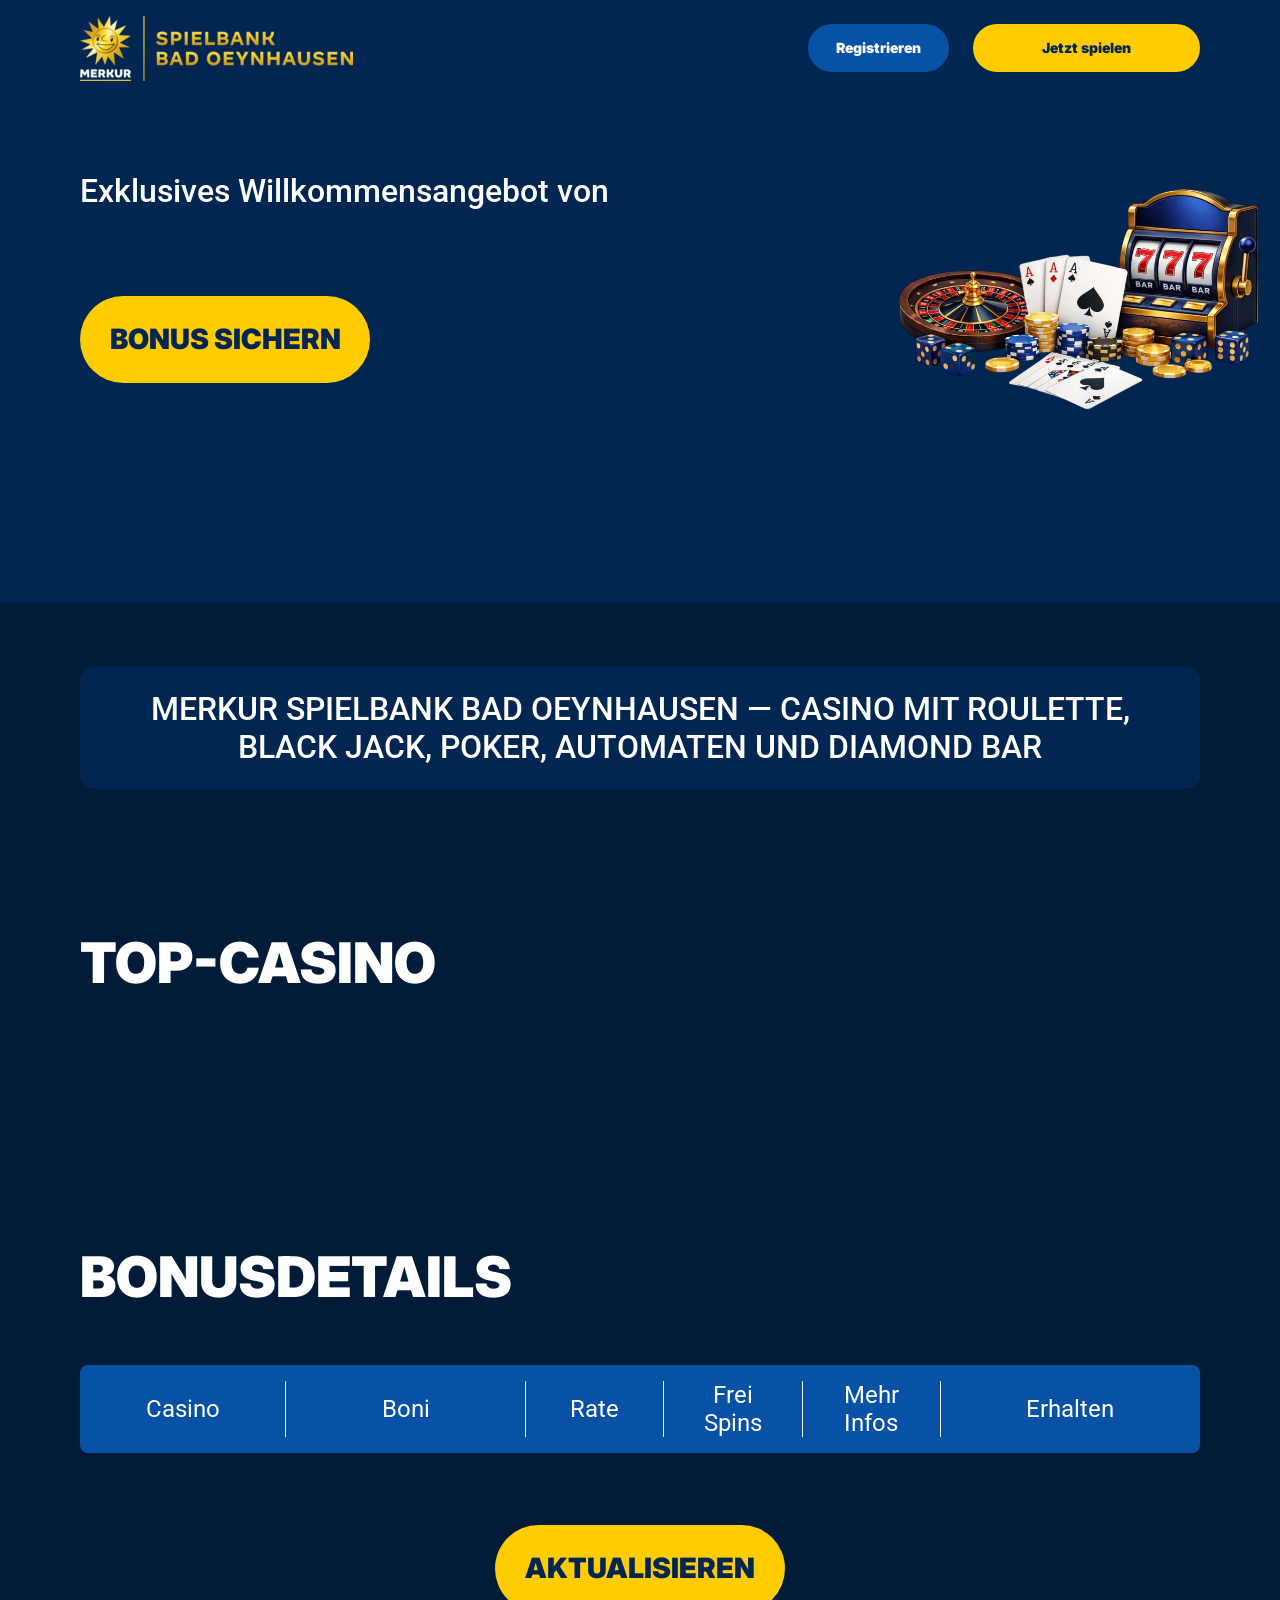
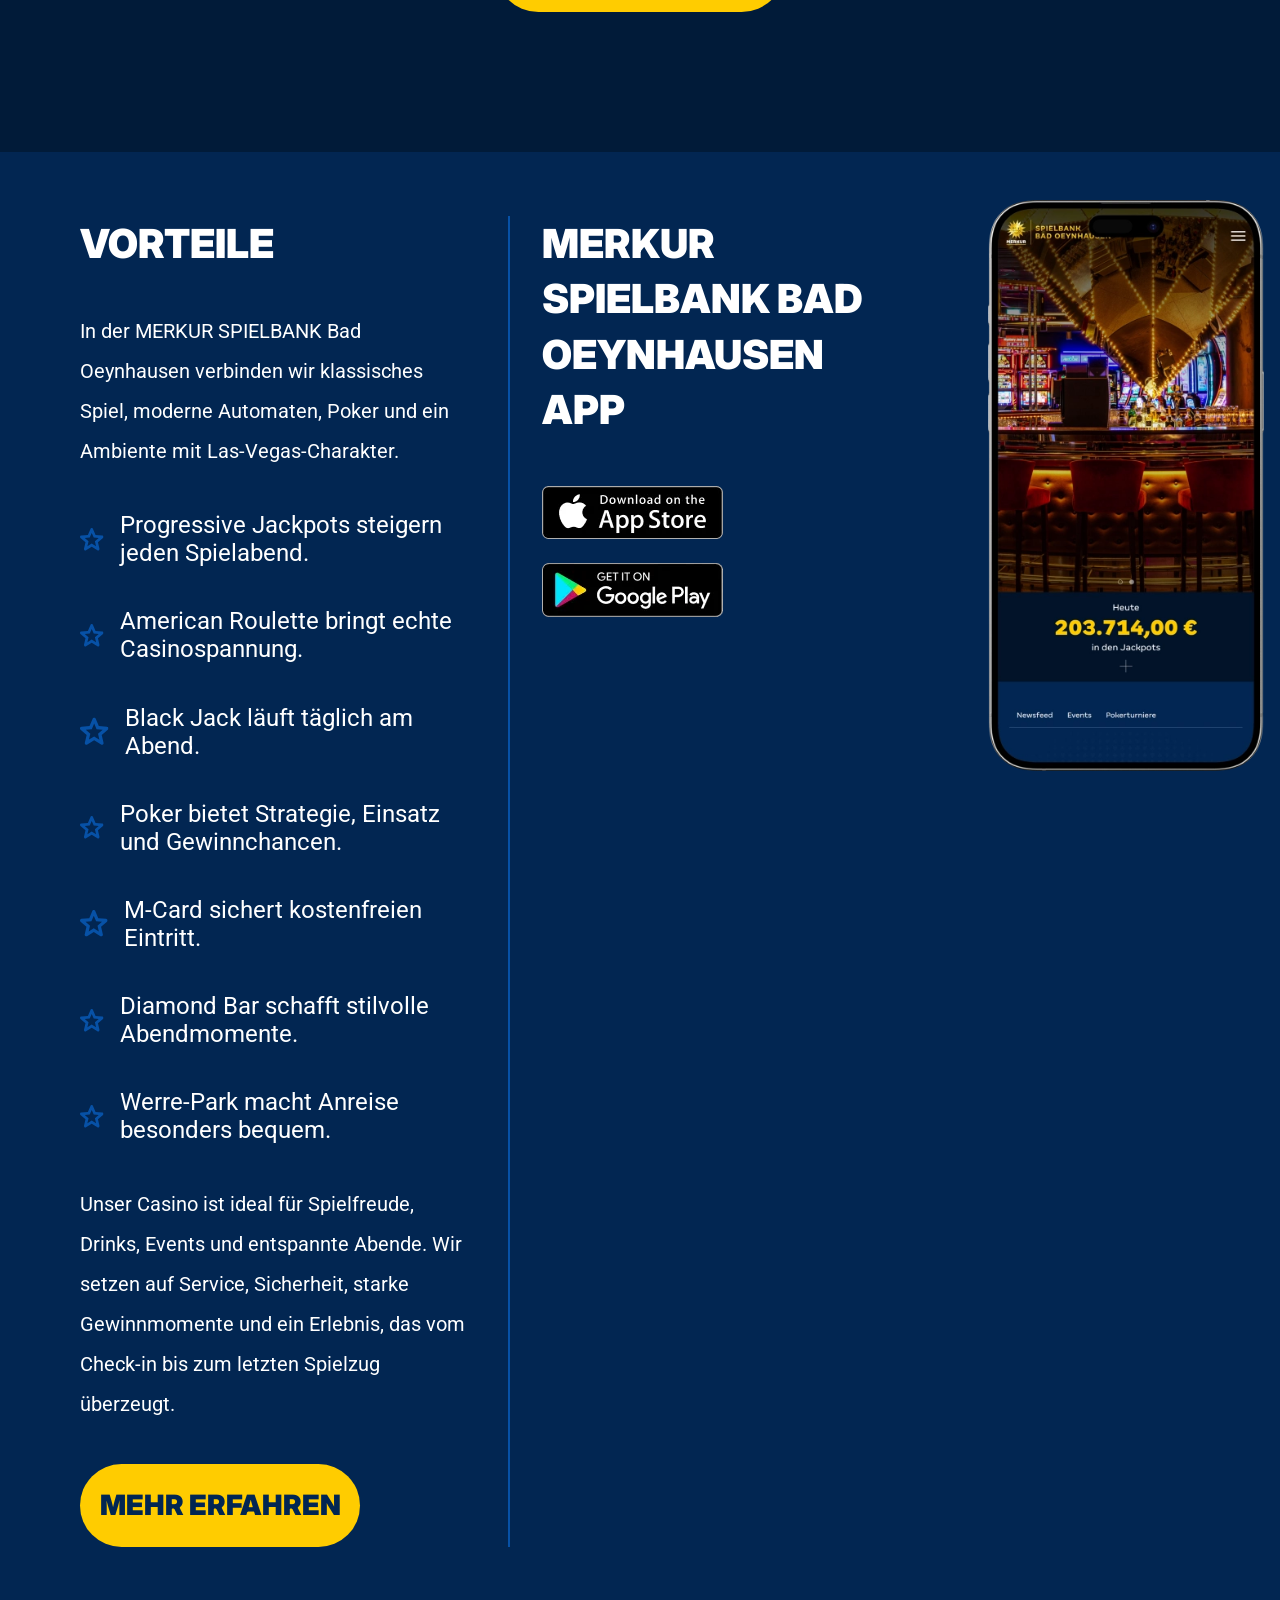
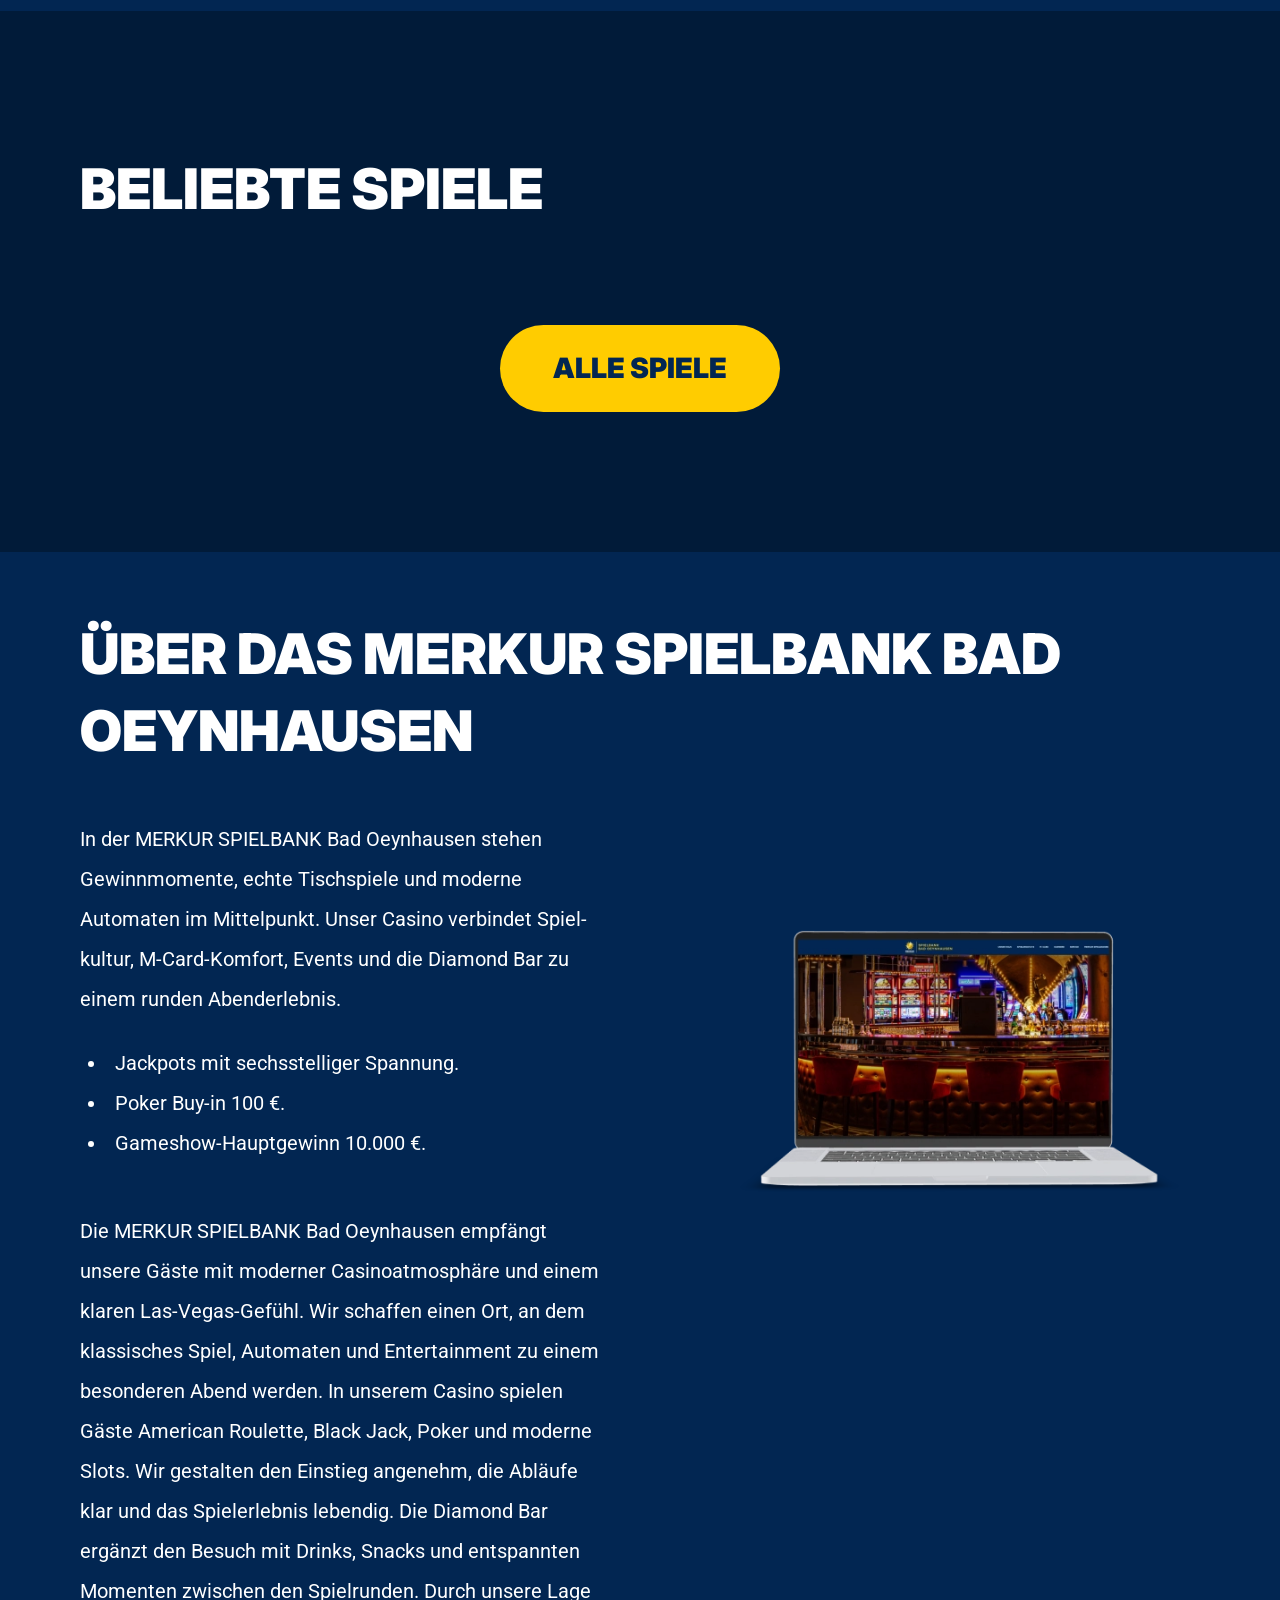
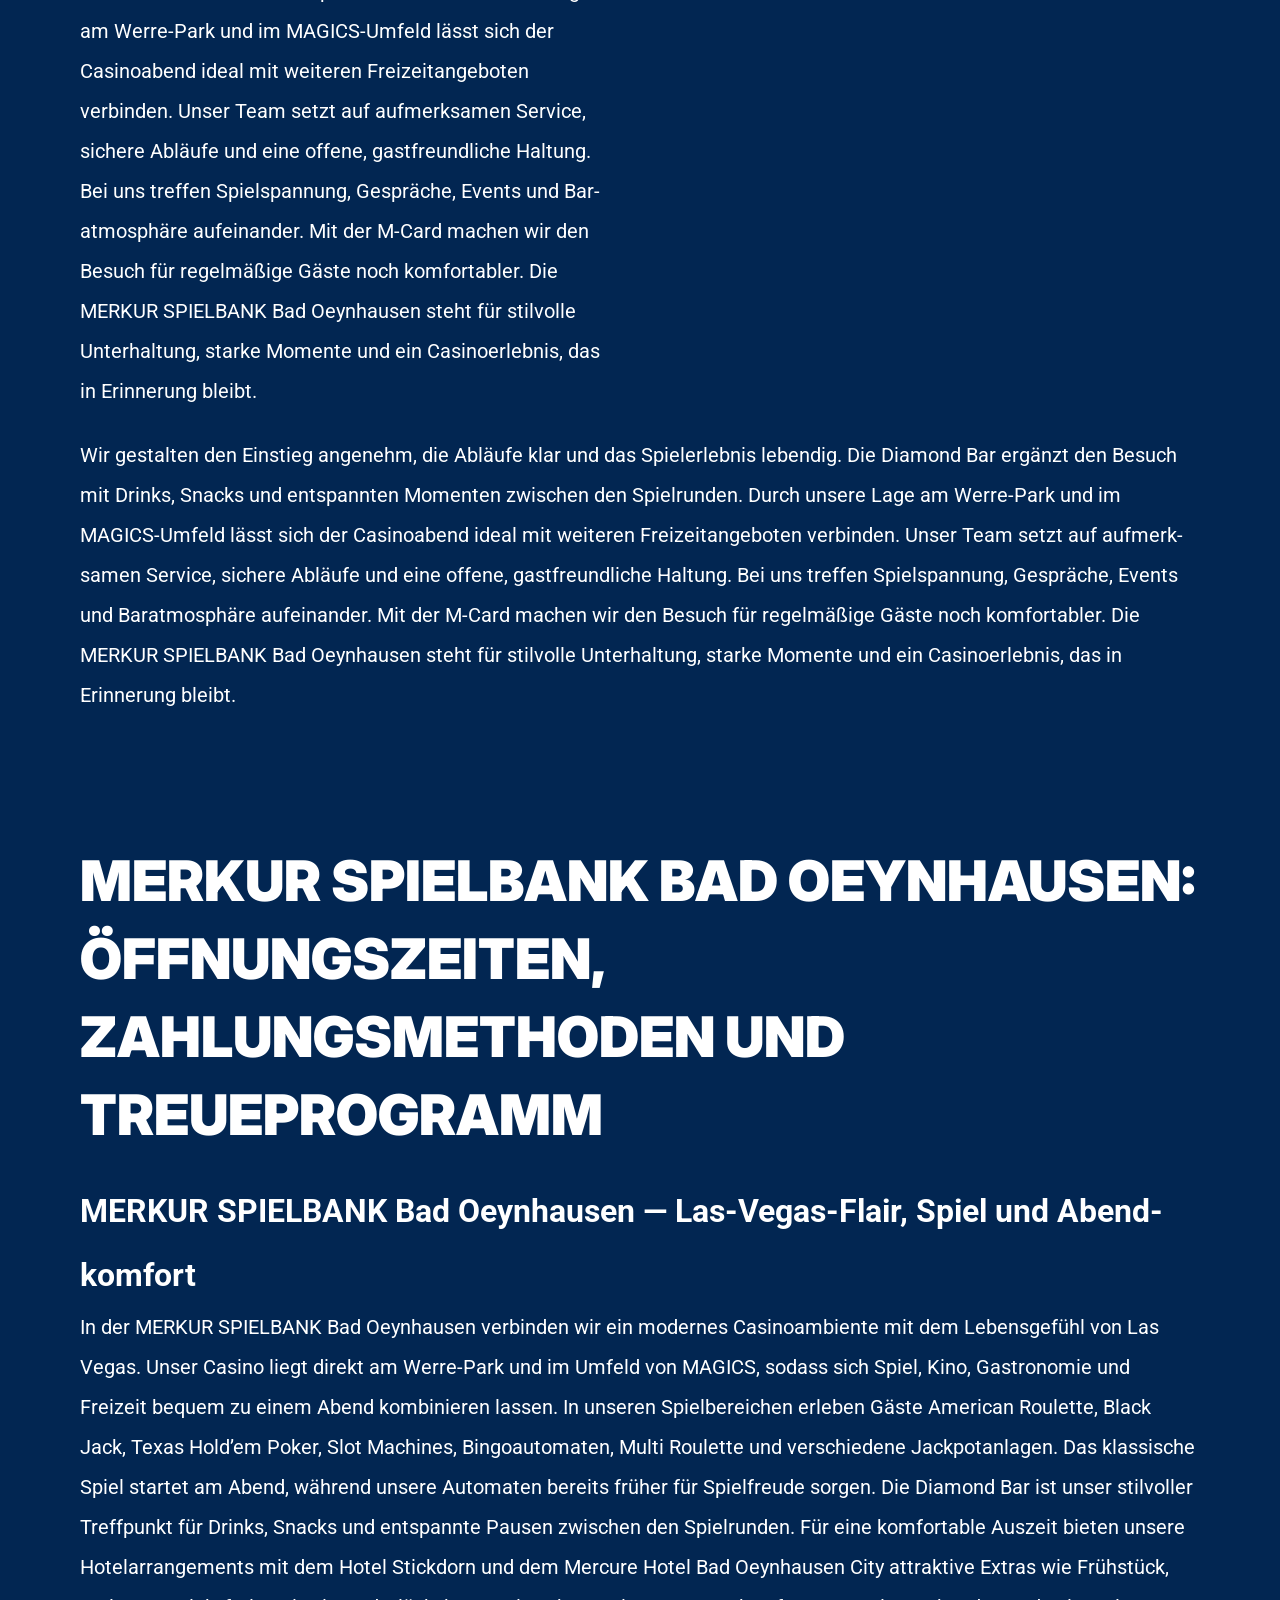
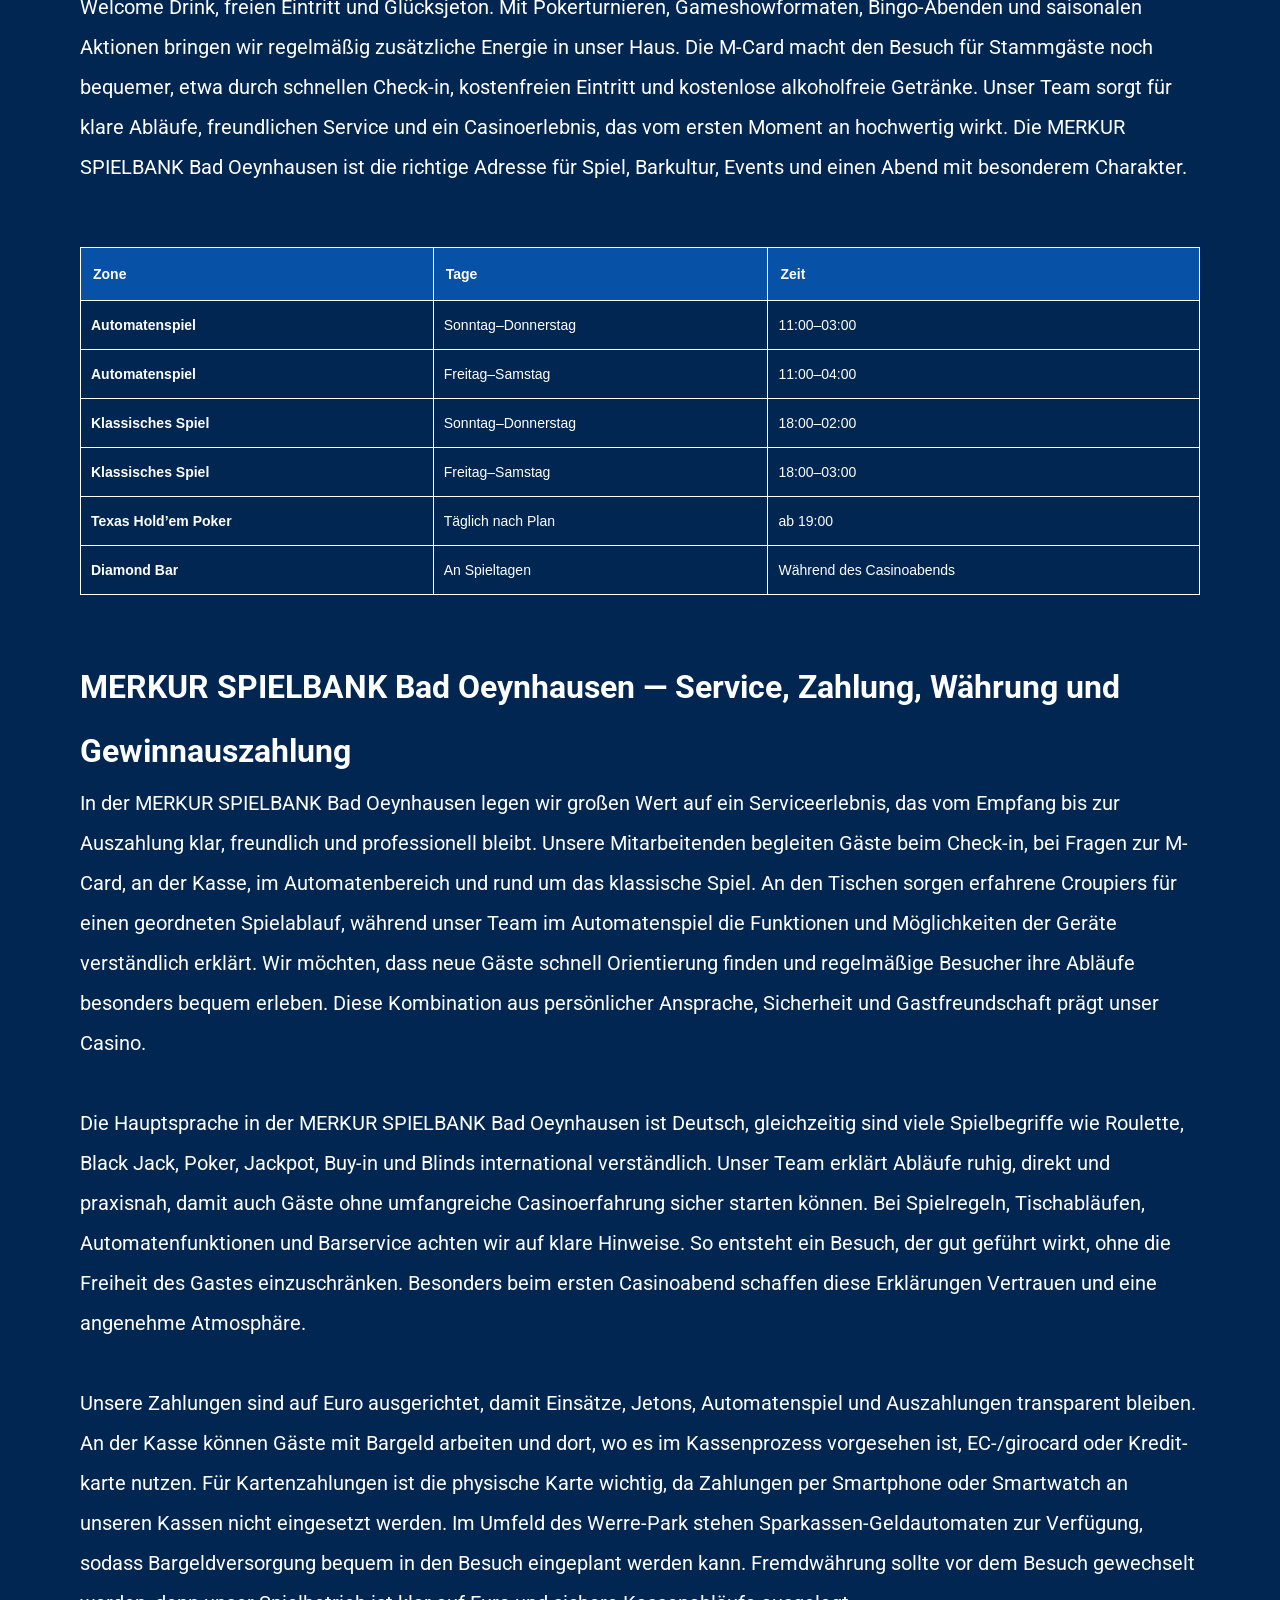
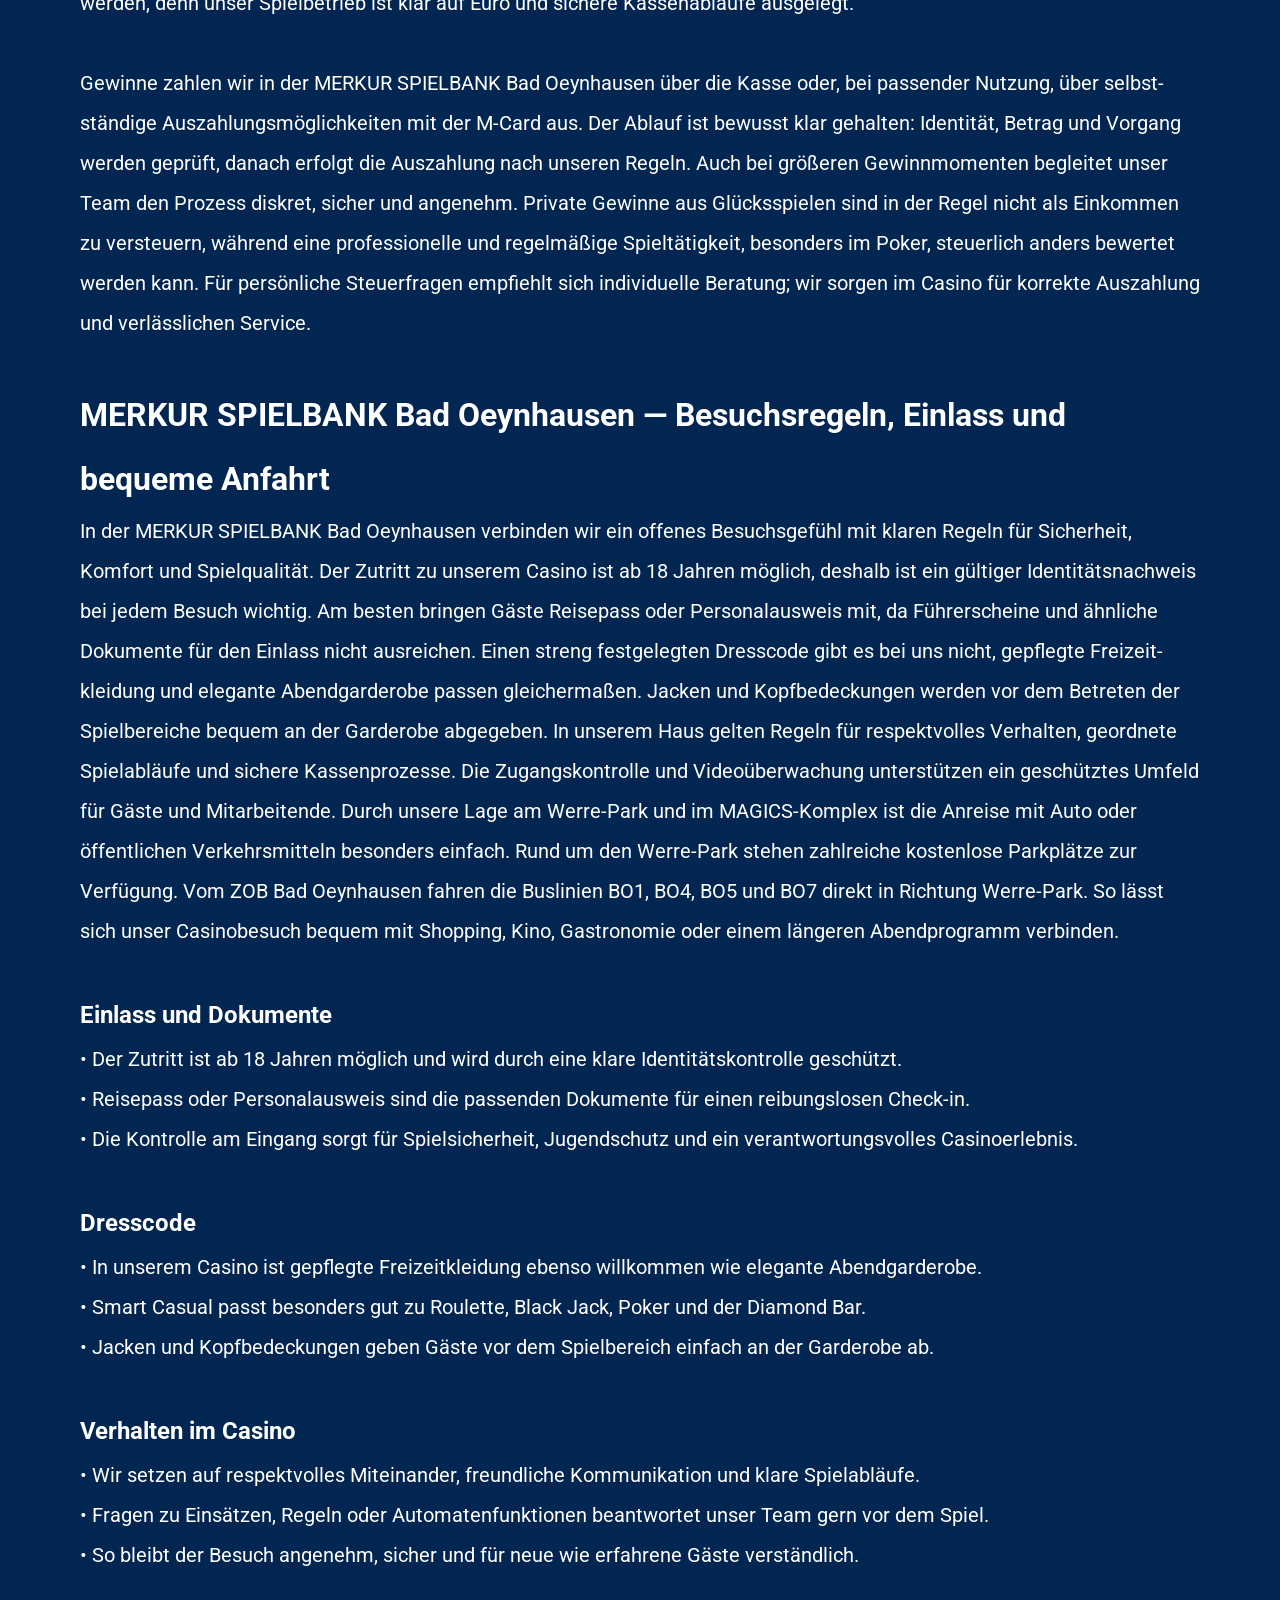
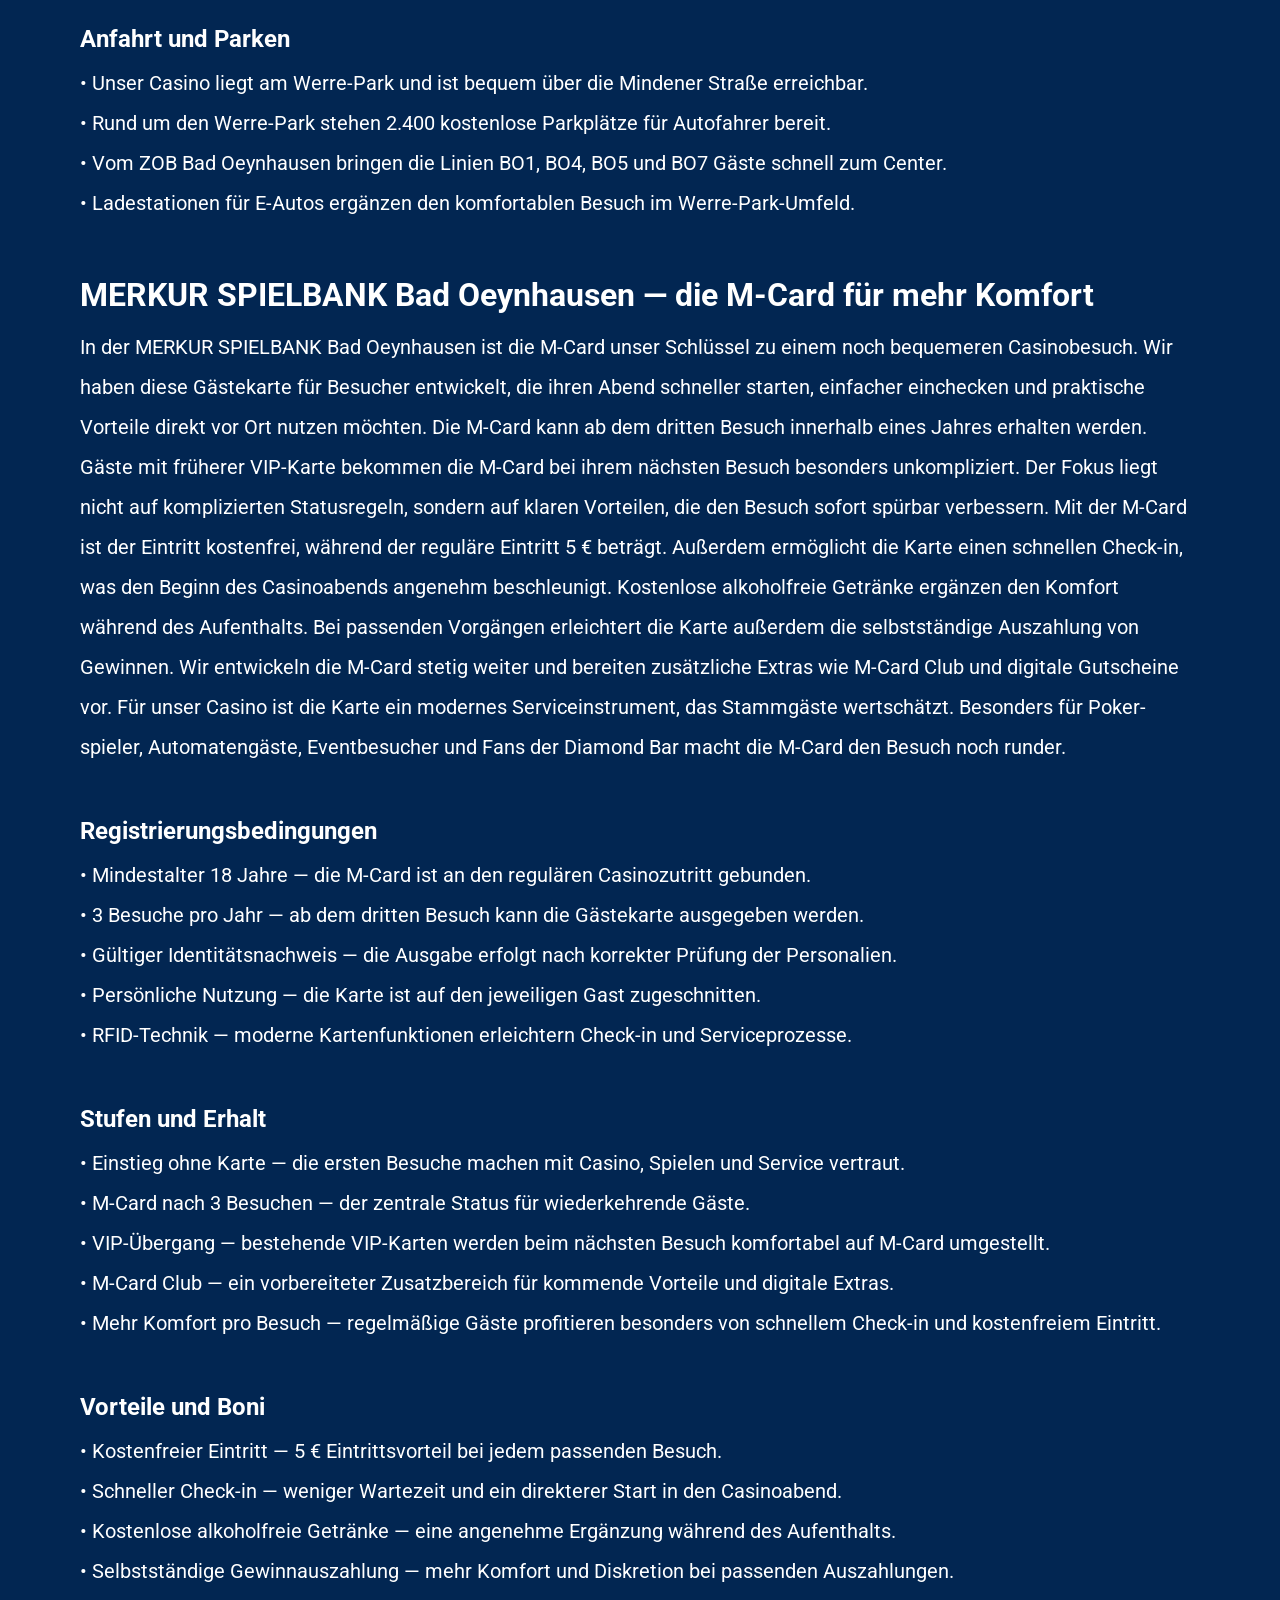
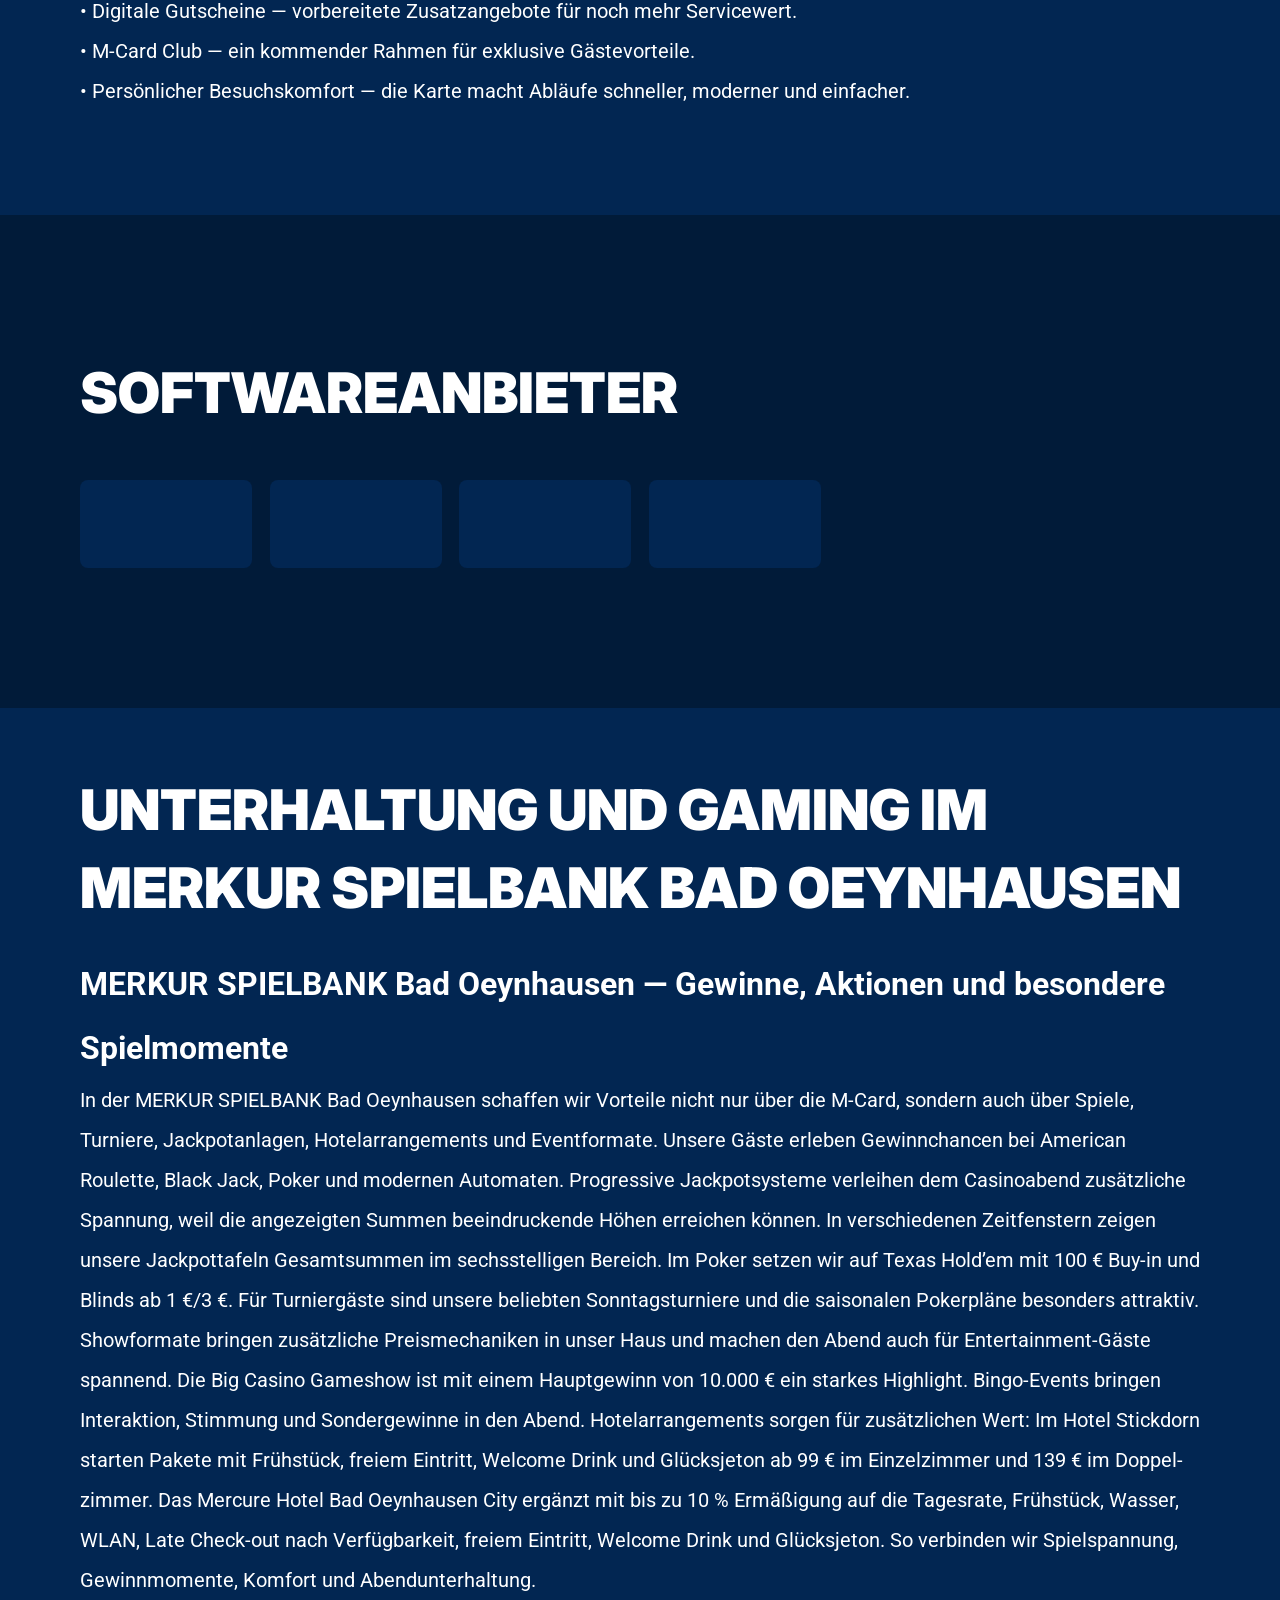
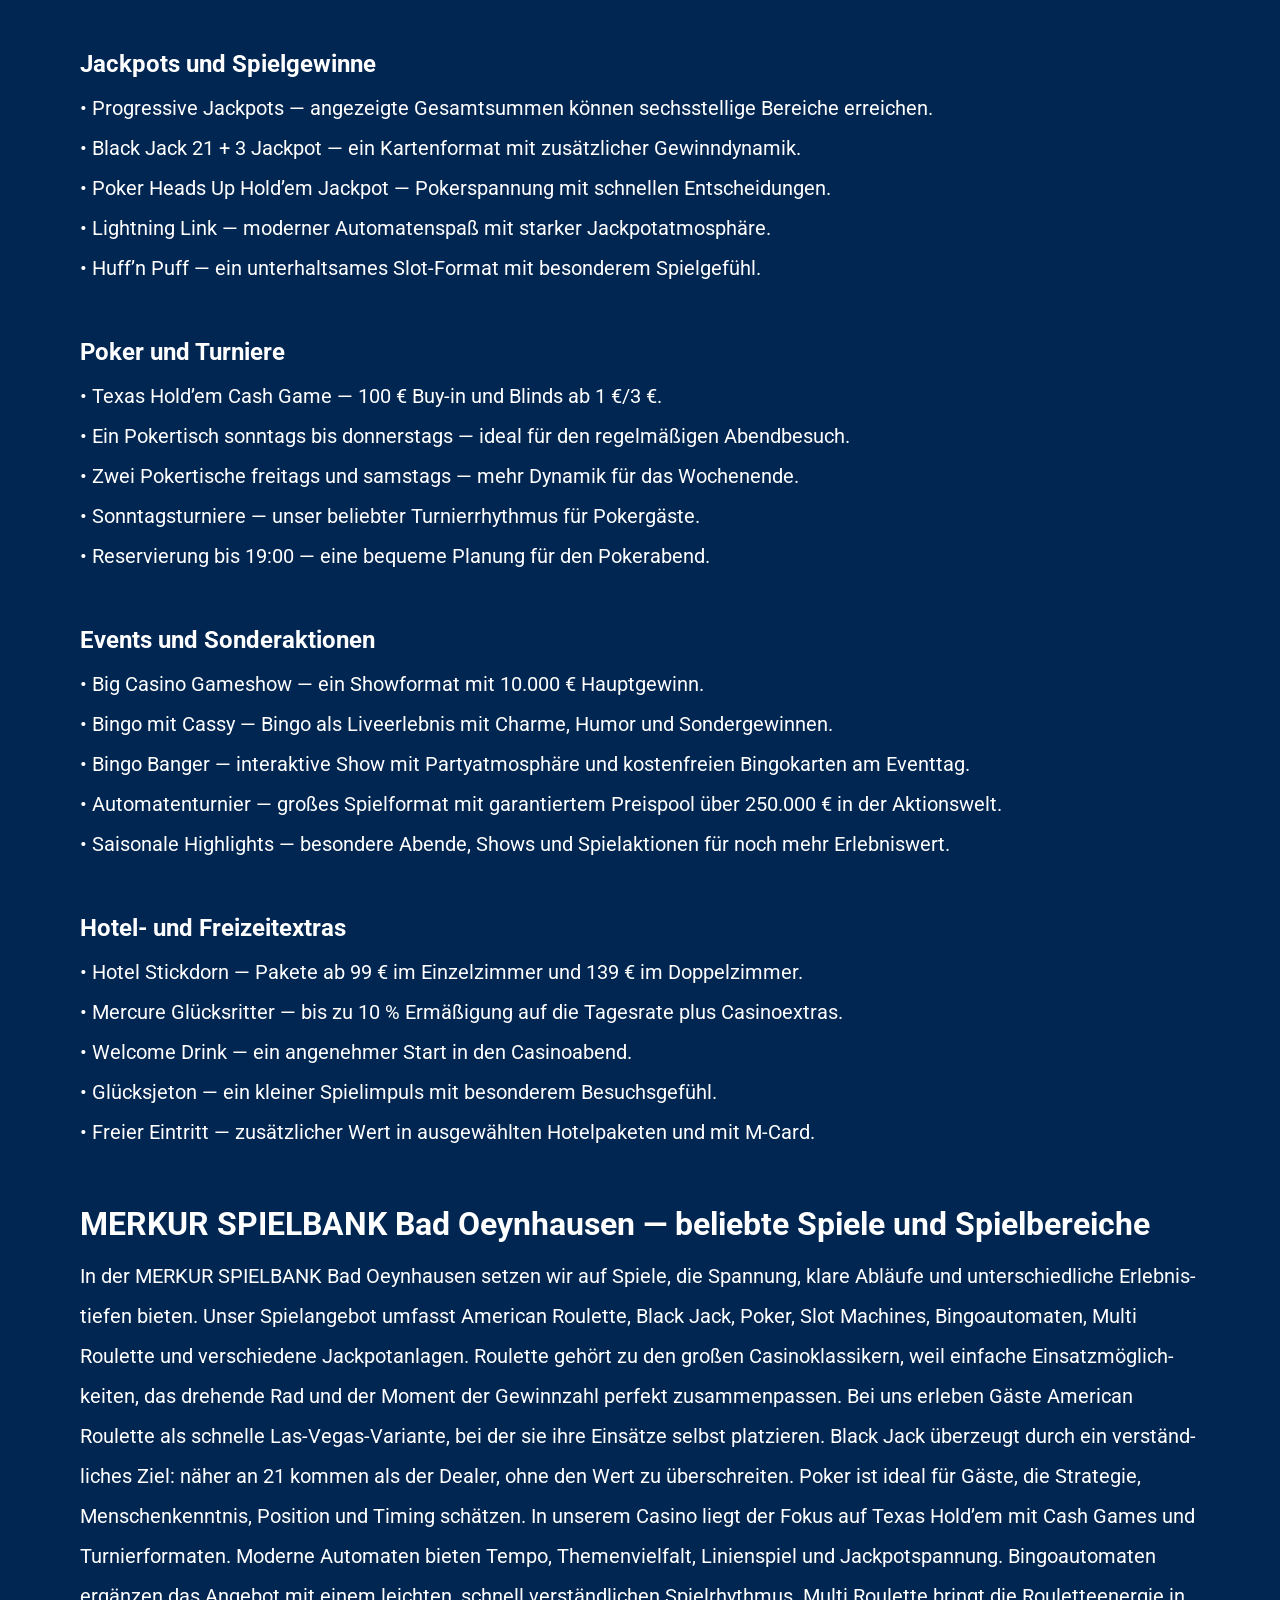
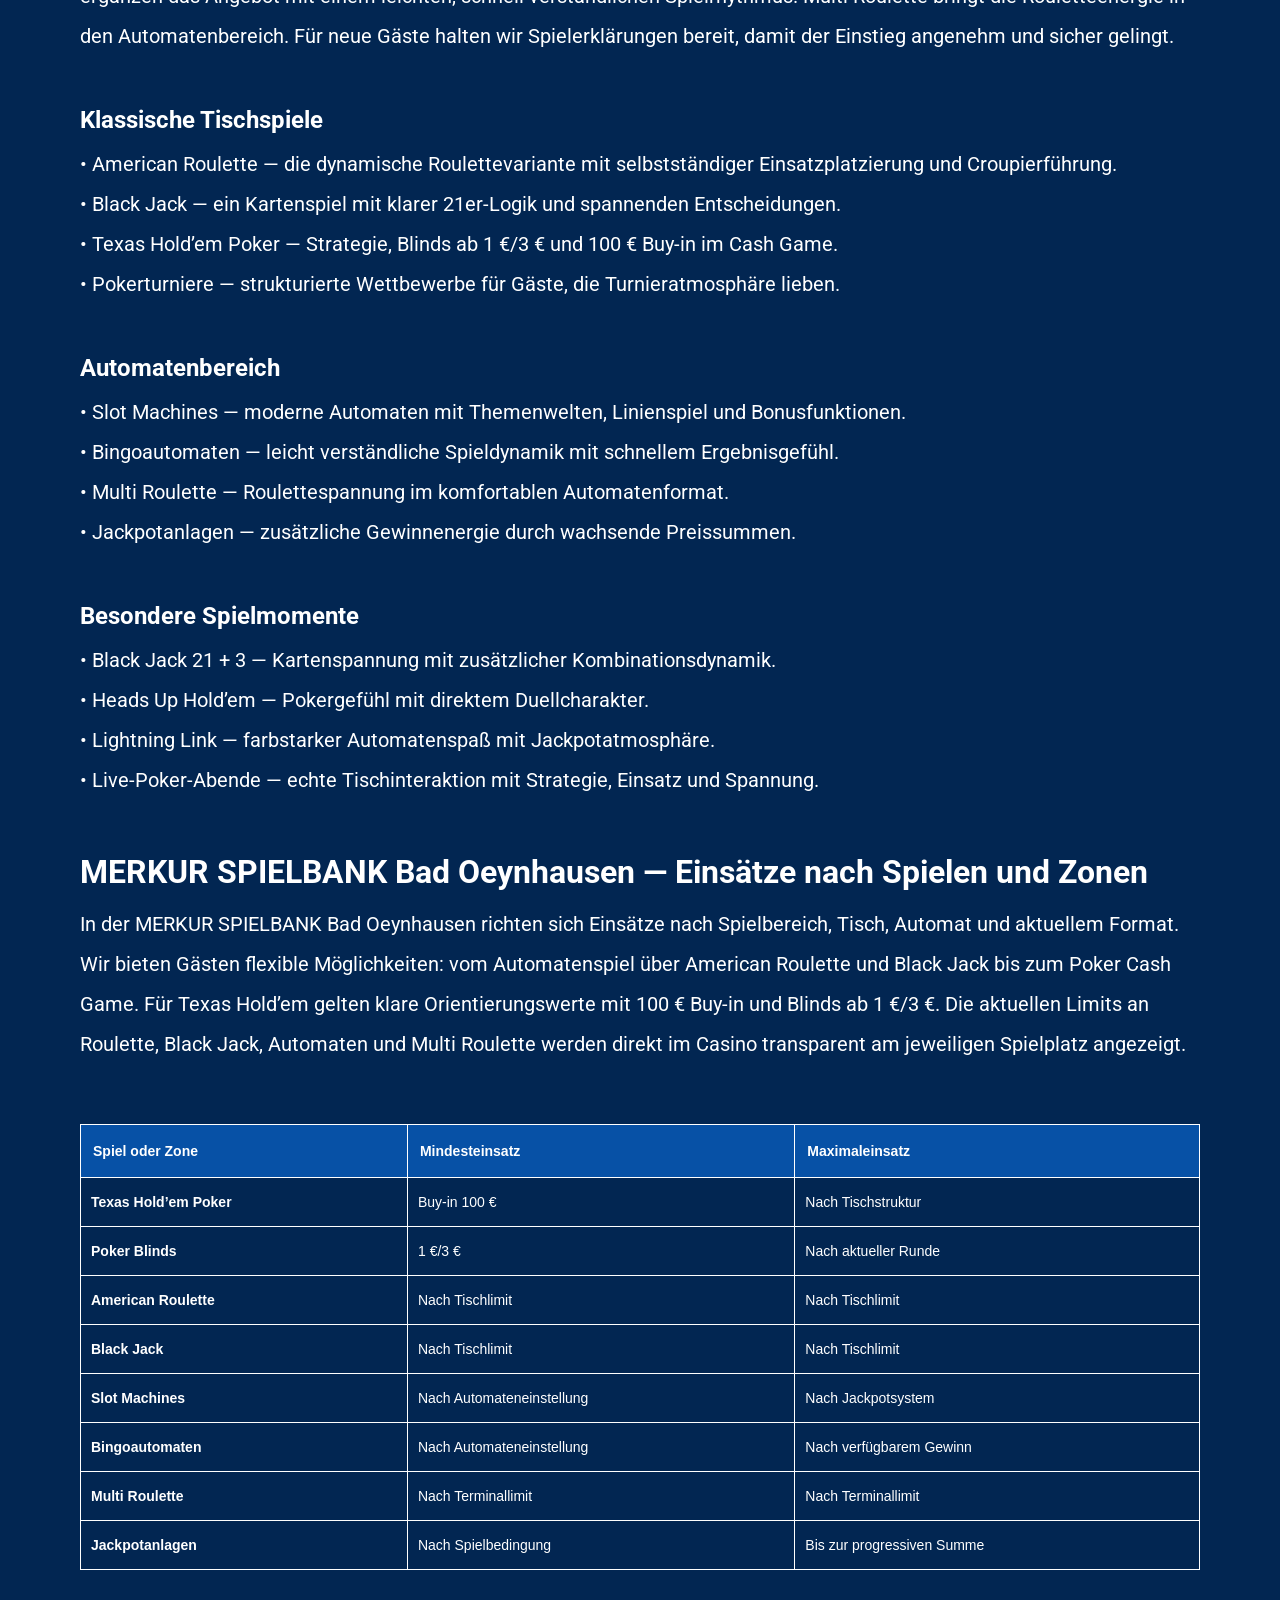
==== index.html @ e46820fb "Site update" ====
<!DOCTYPE html>
<html lang="de-DE">

<head>
    <meta charset="utf-8">

    <script src="./index.js"></script>

    <link rel="manifest" href="./manifest.json">

    <link rel="preconnect" href="https://fonts.googleapis.com" />
    <link rel="preconnect" href="https://fonts.gstatic.com" crossorigin />

    <!-- Google Fonts -->
    <link
            href="https://fonts.googleapis.com/css2?family=Inter:wght@300;400;500;600;700&display=swap"
            rel="stylesheet"
    />
    <!-- Google Fonts -->

    <!-- Google Fonts -->
    <link
            href="https://fonts.googleapis.com/css2?family=Roboto:wght@300;400;500;600;700&display=swap"
            rel="stylesheet"
    />

    <meta name="viewport" content="width=device-width, initial-scale=1, minimum-scale=1, maximum-scale=2">
    <link rel="preload" as="image" href="_assets/images/1777549556-417l002-logo-spielbank-bad-oeynhausen-neg-cmyk-02-2025-mit-struktur-1-1.webp" fetchpriority="high">
    <link rel="stylesheet" href="./normalize.css">
    <link rel="stylesheet" href="./index.css">
    <meta name="theme-color" content="">
    <title>Merkur Spielbank Bad Oeynhausen— Spiele, Jackpots, Poker, M-Card und Diamond Bar</title>
    <meta name="description"
          content="Die MERKUR SPIELBANK Bad Oeynhausen bietet American Roulette, Black Jack, Texas Hold’em Poker, moderne Automaten, Jackpot­formate, M-Card-Vorteile, Diamond Bar, Events und attraktive Hotel­arrangements.">
    <link rel="canonical" href="https://spielbank-bad-oeynhausen.com">
    <meta property="og:title" content="Merkur Spielbank Bad Oeynhausen— Spiele, Jackpots, Poker, M-Card und Diamond Bar">
    <meta property="og:description"
          content="Die MERKUR SPIELBANK Bad Oeynhausen bietet American Roulette, Black Jack, Texas Hold’em Poker, moderne Automaten, Jackpot­formate, M-Card-Vorteile, Diamond Bar, Events und attraktive Hotel­arrangements.">
    <meta property="og:url" content="https://spielbank-bad-oeynhausen.com">
    <meta property="og:site_name" content="Merkur Spielbank Bad Oeynhausen— Spiele, Jackpots, Poker, M-Card und Diamond Bar">
    <meta property="og:locale" content="de-DE">
    <meta property="og:image" content="_assets/images/1777549630-bad-1.webp">
    <meta property="og:image:width" content="1200">
    <meta property="og:image:height" content="630">
    <meta property="og:type" content="website">
    <meta name="twitter:card" content="summary_large_image">
    <meta name="twitter:site" content="spielbank-bad-oeynhausen.com">
    <meta name="twitter:title" content="Merkur Spielbank Bad Oeynhausen— Spiele, Jackpots, Poker, M-Card und Diamond Bar">
    <meta name="twitter:description"
          content="Die MERKUR SPIELBANK Bad Oeynhausen bietet American Roulette, Black Jack, Texas Hold’em Poker, moderne Automaten, Jackpot­formate, M-Card-Vorteile, Diamond Bar, Events und attraktive Hotel­arrangements.">
    <meta name="twitter:image" content="_assets/images/1777549630-bad-1.webp">
    <meta name="twitter:image:width" content="1200">
    <meta name="twitter:image:height" content="630">
    <link rel="icon" href="_assets/images/1777549639-favicon-83.ico" type="image/x-icon" sizes="16x16">
    <meta name="language" content="de-DE">

    <link rel="apple-touch-icon" href="_assets/images/1777549443-favicon-83.ico" sizes="96x96">
    <link rel="icon" href="_assets/images/1777549443-favicon-83.ico" type="image/webp" sizes="192x192">

    <link rel="preload" href="_assets/images/1777549701-bad-1.webp" as="image" fetchpriority="high">

    <link rel="alternate" hreflang="x-default" href="https://spielbank-bad-oeynhausen.com" />
    <link rel="alternate" hreflang="de" href="https://spielbank-bad-oeynhausen.com" />
</head>

<body>
<svg
        style="display: none"
        xmlns="http://www.w3.org/2000/svg"
        width="1em"
        height="1em"
        viewBox="0 0 256 256"
>
    <symbol id="minus-icon" viewBox="0 0 256 256">
        <path
                fill="#0751a6"
                d="M228 128a12 12 0 0 1-12 12H40a12 12 0 0 1 0-24h176a12 12 0 0 1 12 12"
        />
    </symbol>
</svg>

<svg
        style="display: none"
        xmlns="http://www.w3.org/2000/svg"
        width="1em"
        height="1em"
        viewBox="0 0 32 32"
>
    <symbol id="globe-icon" viewBox="0 0 32 32">
        <path
                fill="#FFCC00"
                d="M32.032 16c0-8.501-6.677-15.472-15.072-15.969-0.173-0.019-0.346-0.032-0.523-0.032-0.052 0-0.104 0.005-0.156 0.007-0.093-0.002-0.186-0.007-0.281-0.007-8.84 0-16.032 7.178-16.032 16.001s7.192 16.001 16.032 16.001c0.094 0 0.188-0.006 0.281-0.008 0.052 0.002 0.104 0.008 0.156 0.008 0.176 0 0.349-0.012 0.523-0.032 8.395-0.497 15.072-7.468 15.072-15.969zM29.049 21.151c-0.551-0.16-1.935-0.507-4.377-0.794 0.202-1.381 0.313-2.84 0.313-4.357 0-1.196-0.069-2.354-0.197-3.469 3.094-0.37 4.45-0.835 4.54-0.867l-0.372-1.050c0.695 1.659 1.080 3.478 1.080 5.386 0 1.818-0.352 3.555-0.987 5.151zM8.921 16c0-1.119 0.074-2.212 0.21-3.263 1.621 0.127 3.561 0.222 5.839 0.243v6.939c-2.219 0.021-4.114 0.111-5.709 0.234-0.22-1.319-0.34-2.715-0.34-4.154zM16.967 2.132c2.452 0.711 4.552 4.115 5.492 8.628-1.512 0.12-3.332 0.209-5.492 0.229v-8.857zM14.971 2.156v8.832c-2.136-0.021-3.965-0.109-5.502-0.226 0.96-4.457 3.076-7.836 5.502-8.606zM14.971 21.913l0 7.929c-2.263-0.718-4.256-3.705-5.293-7.719 1.492-0.11 3.253-0.189 5.292-0.21zM16.967 29.868l-0-7.955c2.061 0.020 3.814 0.102 5.288 0.217-1.019 4.067-3 7.076-5.288 7.738zM16.967 19.92l0-6.939c2.291-0.021 4.218-0.118 5.818-0.25 0.131 1.053 0.203 2.147 0.203 3.268 0 1.442-0.116 2.84-0.329 4.16-1.575-0.128-3.462-0.219-5.692-0.24zM28.588 9.81c-0.302 0.094-1.564 0.453-4.094 0.751-0.564-2.998-1.584-5.561-2.91-7.412 3.048 1.325 5.535 3.697 7.005 6.661zM11.213 2.831c-1.632 1.873-2.963 4.568-3.691 7.754-2.265-0.245-3.623-0.534-4.166-0.665 1.585-3.27 4.407-5.836 7.856-7.088zM2.614 11.787c0.385 0.104 1.841 0.467 4.549 0.766-0.155 1.107-0.24 2.26-0.24 3.447 0 1.509 0.136 2.96 0.383 4.334-2.325 0.251-3.755 0.552-4.396 0.706-0.607-1.566-0.944-3.264-0.944-5.041 0-1.467 0.228-2.883 0.649-4.213zM3.784 22.886c0.727-0.154 2.029-0.39 3.956-0.591 0.759 2.803 1.993 5.175 3.473 6.874-3.16-1.148-5.79-3.398-7.429-6.282v0zM21.583 28.849c1.195-1.665 2.14-3.907 2.728-6.525 1.982 0.227 3.226 0.494 3.853 0.652-1.5 2.596-3.808 4.669-6.581 5.873z">
        </path>
    </symbol>
</svg>

<svg width="32" height="31" viewBox="0 0 32 31" fill="none" xmlns="http://www.w3.org/2000/svg">
    <symbol id="star-icon" viewBox="0 0 32 31">
        <path d="M10.0431 24.5932L15.8898 21.0667L21.7365 24.6396L20.2052 17.9577L25.3559 13.5031L18.5811 12.8999L15.8898 6.58913L13.1985 12.8535L6.42371 13.4567L11.5744 17.9577L10.0431 24.5932ZM15.8898 25.4285L8.187 30.0687C7.84672 30.2853 7.49096 30.3781 7.11975 30.3471C6.74853 30.3162 6.42371 30.1925 6.1453 29.9759C5.86688 29.7594 5.65034 29.489 5.49566 29.1648C5.34099 28.8406 5.31005 28.4768 5.40286 28.0734L7.44456 19.3034L0.623417 13.4103C0.314068 13.1319 0.121034 12.8145 0.0443157 12.4581C-0.0324028 12.1017 -0.00951111 11.754 0.112991 11.415C0.235493 11.0759 0.421103 10.7975 0.669819 10.5797C0.918536 10.362 1.25882 10.2227 1.69067 10.1621L10.6927 9.37327L14.1729 1.11366C14.3276 0.742438 14.5676 0.464023 14.8931 0.278414C15.2185 0.0928044 15.5507 0 15.8898 0C16.2288 0 16.5611 0.0928044 16.8865 0.278414C17.2119 0.464023 17.452 0.742438 17.6067 1.11366L21.0869 9.37327L30.0889 10.1621C30.522 10.224 30.8623 10.3632 31.1098 10.5797C31.3572 10.7963 31.5428 11.0747 31.6666 11.415C31.7903 11.7553 31.8138 12.1036 31.7371 12.46C31.6604 12.8163 31.4667 13.1331 31.1562 13.4103L24.335 19.3034L26.3767 28.0734C26.4695 28.4756 26.4386 28.8394 26.2839 29.1648C26.1292 29.4902 25.9127 29.7606 25.6343 29.9759C25.3559 30.1912 25.0311 30.315 24.6598 30.3471C24.2886 30.3793 23.9329 30.2865 23.5926 30.0687L15.8898 25.4285Z" fill="#0751a6"/>
    </symbol>
</svg>

<svg
        xmlns="http://www.w3.org/2000/svg"
        width="1em"
        height="1em"
        viewBox="0 0 256 256"
>
    <symbol id="plus-icon" viewBox="0 0 256 256">
        <path
                fill="#0751a6"
                d="M228 128a12 12 0 0 1-12 12h-76v76a12 12 0 0 1-24 0v-76H40a12 12 0 0 1 0-24h76V40a12 12 0 0 1 24 0v76h76a12 12 0 0 1 12 12"
        />
    </symbol>
</svg>

<svg
        width="33"
        height="32"
        viewBox="0 0 33 32"
        fill="none"
        xmlns="http://www.w3.org/2000/svg"
>
    <symbol id="play-icon" viewBox="0 0 33 32">
        <path
                d="M16.8334 0.0786133C7.9606 0.0786133 0.767578 7.20678 0.767578 15.9998C0.767578 24.7929 7.9606 31.921 16.8334 31.921C25.7061 31.921 32.8992 24.7929 32.8992 15.9998C32.8992 7.20678 25.7061 0.0786133 16.8334 0.0786133ZM22.3861 16.8438L14.3532 21.8192C14.1907 21.9197 14.0059 21.9703 13.821 21.9703C13.6536 21.9703 13.4859 21.929 13.3342 21.8454C13.015 21.67 12.8169 21.3372 12.8169 20.9752V11.0244C12.8169 10.6625 13.015 10.3296 13.3342 10.1543C13.6533 9.97788 14.0436 9.98857 14.3532 10.1805L22.3861 15.1559C22.6796 15.3381 22.858 15.6568 22.858 15.9998C22.858 16.3428 22.6796 16.6616 22.3861 16.8438Z"
                fill="#FFCC00"
        />
    </symbol>
</svg>

<svg
        width="20"
        height="20"
        viewBox="0 0 20 20"
        fill="none"
        xmlns="http://www.w3.org/2000/svg"
>
    <symbol id="information-outline" viewBox="0 0 20 20">
        <path
                d="M9 7H11V5H9V7ZM10 18C5.59 18 2 14.41 2 10C2 5.59 5.59 2 10 2C14.41 2 18 5.59 18 10C18 14.41 14.41 18 10 18ZM10 0C8.68678 0 7.38642 0.258658 6.17317 0.761205C4.95991 1.26375 3.85752 2.00035 2.92893 2.92893C1.05357 4.8043 0 7.34784 0 10C0 12.6522 1.05357 15.1957 2.92893 17.0711C3.85752 17.9997 4.95991 18.7362 6.17317 19.2388C7.38642 19.7413 8.68678 20 10 20C12.6522 20 15.1957 18.9464 17.0711 17.0711C18.9464 15.1957 20 12.6522 20 10C20 8.68678 19.7413 7.38642 19.2388 6.17317C18.7362 4.95991 17.9997 3.85752 17.0711 2.92893C16.1425 2.00035 15.0401 1.26375 13.8268 0.761205C12.6136 0.258658 11.3132 0 10 0ZM9 15H11V9H9V15Z"
                fill="#ffffff"
        />
    </symbol>
</svg>

<div class="wrapper">
    <header class="header" id="top">
        <div class="headerBlock">
            <div class="headerLogoContainer"><a href="https://spielbank-bad-oeynhausen.com" aria-label="Main page"><img class="header__logo logo"
                                                                                                     src="_assets/images/1777549556-417l002-logo-spielbank-bad-oeynhausen-neg-cmyk-02-2025-mit-struktur-1-1.webp" alt="Merkur Spielbank Bad Oeynhausen Logo" /></a></div>
            <ul class="nav__list">
                <li class="nav__item"><a class="nav__link" target="_blank" href="casino.html?id=example-offer-id"
                                         aria-label=" Registrieren" id="navSignUp">  Registrieren </a></li>
                <li class="nav__item nav__itemLarge"><a class="nav__link nav__linkLarge" target="_blank"
                                                        href="casino.html?id=example-offer-id" aria-label="Jetzt spielen" id="navPlayNow"> Jetzt spielen </a>
                </li>
            </ul>
        </div>
    </header>
    <main class="main">
        <section class="heroContainer">
            <div class="hero">
                <div class="heroBlock block">
                    <div class="heroGroup">
                        <div class="heroTextGroup">
                            <p class="heroText heroTextDesktop">Exklusives Willkommensangebot von</p>
                            <p class="heroText heroTextMobile">Exklusives Willkommensangebot von</p>
                            <p class="heroText heroTextBonus" id="bonusText"></p>
                        </div><a target="_blank" class="heroLink" id="bonusLink" href="/" aria-label=" Spiel starten"><span
                            class="heroButton btn btn--large">Bonus sichern</span></a>
                    </div>
                </div>
            </div>
            <div class="heroUnder">
                <h1 class="heroText heroMainTitle">Merkur Spielbank Bad Oeynhausen — Casino mit Roulette, Black Jack, Poker, Automaten und Diamond Bar</h1>
            </div>
        </section>
        <div class="bonusesCircleContainer">
            <section class="topCasino">
                <div class="container">
                    <div class="topCasinoBlock block">
                        <h2 class="topCasinoTitle title"><span>Top-Casino <span id="countryName"></span></span>
                        </h2>
                        <div class="topCasinoGroup" id="casinoCardContainer">
                            <!-- Casino cards will be dynamically inserted here --></div><button
                            class="topCasinoButton btn btn--large" id="showMoreButton"> Alle Casino </button>
                    </div>
                </div>
            </section>
            <section class="bonusDetails" id="bonuses">
                <div class="container">
                    <div class="bonusDetailsBlock block">
                        <h2 class="bonusDetailsTitle title"><span>Bonusdetails</span></h2>
                        <div class="bonusDetailsGroup">
                            <div class="bonusTable">
                                <div class="bogradientContainer">
                                    <div class="bonusTableRow bonusTableHeader">
                                        <div class="bonusTableHead">
                                            <p class="bonusHeaderText bonusHeaderCasino">Casino</p>
                                        </div>
                                        <div class="bonusTableHead">
                                            <p class="bonusHeaderText bonusDetailsWelcome">Boni</p>
                                        </div>
                                        <div class="bonusTableHead">
                                            <p class="bonusHeaderText">Rate</p>
                                        </div>
                                        <div class="bonusTableHead">
                                            <p class="bonusHeaderText bonusHeaderTextSpins">Frei Spins</p>
                                        </div>
                                        <div class="bonusTableHead">
                                            <p class="bonusHeaderText">Mehr Infos</p>
                                        </div>
                                        <div class="bonusTableHead">
                                            <p class="bonusHeaderText bonusClaimBonus">Erhalten</p>
                                        </div>
                                    </div>
                                </div><!-- Bonus rows will be dynamically inserted here -->
                                <div id="bonusTableRows"></div>
                            </div>
                        </div><button class="bonusDetailsButton btn btn--large" id="refreshButton"> Aktualisieren
                    </button>
                    </div>
                </div>
            </section>
        </div>
        <div class="advantagesCircleContainer">
            <section class="advantages">
                <div class="container">
                    <div class="advantagesBlock block">
                        <div class="advantagesDescription">
                            <h2 class="advantagesTitle title"> Vorteile</h2>
                            <ul class="advantagesList">
                                <li class="providersGroup">In der MERKUR SPIELBANK Bad Oeynhausen verbinden wir klassisches Spiel, moderne Automaten, Poker und ein Ambiente mit Las-Vegas-Charakter.</li>
                                <li class="advantagesItem">
                                    <svg class="advantagesStar" width="30" height="29">
                                        <use href="#star-icon"></use>
                                    </svg>
                                    <p class="advantagesText">Progres­sive Jackpots steigern jeden Spielabend.</p>
                                </li>
                                <li class="advantagesItem">
                                    <svg class="advantagesStar" width="30" height="29">
                                        <use href="#star-icon"></use>
                                    </svg>
                                    <p class="advantagesText">American Roulette bringt echte Casino­spannung.</p>
                                </li>
                                <li class="advantagesItem">
                                    <svg class="advantagesStar" width="30" height="29">
                                        <use href="#star-icon"></use>
                                    </svg>
                                    <p class="advantagesText">Black Jack läuft täglich am Abend.</p>
                                </li>
                                <li class="advantagesItem">
                                    <svg class="advantagesStar" width="30" height="29">
                                        <use href="#star-icon"></use>
                                    </svg>
                                    <p class="advantagesText">Poker bietet Strategie, Einsatz und Gewinn­chancen.</p>
                                </li>
                                <li class="advantagesItem">
                                    <svg class="advantagesStar" width="30" height="29">
                                        <use href="#star-icon"></use>
                                    </svg>
                                    <p class="advantagesText">M-Card sichert kostenfreien Eintritt.</p>
                                </li>
                                <li class="advantagesItem">
                                    <svg class="advantagesStar" width="30" height="29">
                                        <use href="#star-icon"></use>
                                    </svg>
                                    <p class="advantagesText">Diamond Bar schafft stilvolle Abend­momente.</p>
                                </li>
                                <li class="advantagesItem">
                                    <svg class="advantagesStar" width="30" height="29">
                                        <use href="#star-icon"></use>
                                    </svg>
                                    <p class="advantagesText">Werre-Park macht Anreise besonders bequem.</p>
                                </li>
                                <li class="providersGroup">Unser Casino ist ideal für Spiel­freude, Drinks, Events und entspannte Abende. Wir setzen auf Service, Sicherheit, starke Gewinn­momente und ein Erlebnis, das vom Check-in bis zum letzten Spielzug überzeugt.</li>
                            </ul><a class="advantagesLink" id="advantagesLink" target="_blank" href="/" aria-label="Mehr erfahren"><span
                                class="advantagesButton btn btn--large">Mehr erfahren</span></a>
                        </div>
                        <div class="advantagesMobile">
                            <h2 class="advantagesTitle title advantagesAppTitle">Merkur Spielbank Bad Oeynhausen App</h2><img
                                class="advantagesMobilePhone" src="_assets/images/1777549726-flen.webp" title="Merkur Spielbank Bad Oeynhausen Mobile"
                                alt="Merkur Spielbank Bad Oeynhausen App" />
                            <div class="advantagesStoreGroup"><a href="/" id="appStoreLink" aria-label="Play game"
                                                                 target="_blank"><img class="advantagesStore" width="181" height="53"
                                                                                      src="./assets/images/advantages/app-store.webp" alt="iOs App " title="Merkur Spielbank Bad Oeynhausen App"/></a><a
                                    href="/" id="googlePlayLink" aria-label="Play game" target="_blank"><img
                                    class="advantagesStore" width="181" height="54"
                                    src="./assets/images/advantages/google-play.webp" alt="android App Merkur Spielbank Bad Oeynhausen App" title="Merkur Spielbank Bad Oeynhausen App" /></a>
                            </div>
                        </div>
                    </div>
                </div>
            </section>
            <section class="games" id="games">
                <div class="container">
                    <div class="gamesBlock block">
                        <h2 class="gamesTitle title"><span>Beliebte Spiele</span></h2>
                        <div class="gamesGroup" id="gamesContainer"><!-- Games will be dynamically inserted here -->
                        </div><a target="_blank" class="gamesLink" id="allGamesLink" href="/" aria-label="Alle Spiele"><span
                            class="gamesButton btn btn--large">Alle Spiele</span></a>
                    </div>
                </div>
            </section>
        </div>
        <div class="historyCircleContainer">
            <section class="history">
                <div class="container">
                    <div class="historyBlock block">
                        <h2 class="historyTitle title">Über das Merkur Spielbank Bad Oeynhausen</h2>
                        <div class="historyGroup">
                            <div class="historyColumn">
                                <div class="historyText">
                                    <p class="historyDescription">In der MERKUR SPIELBANK Bad Oeynhausen stehen Gewinn­momente, echte Tischspiele und moderne Automaten im Mittel­punkt. Unser Casino verbindet Spiel­kultur, M-Card-Komfort, Events und die Diamond Bar zu einem runden Abend­erlebnis.</p>
                                    <ul class="historyList">
                                        <li class="historyItem">Jackpots mit sechs­stelliger Spannung.</li>
                                        <li class="historyItem">Poker Buy-in 100 €.</li>
                                        <li class="historyItem">Gameshow-Haupt­gewinn 10.000 €.</li>
                                    </ul>
                                    <p class="historyDescription">Die MERKUR SPIELBANK Bad Oeynhausen empfängt unsere Gäste mit moderner Casino­atmosphäre und einem klaren Las-Vegas-Gefühl. Wir schaffen einen Ort, an dem klassisches Spiel, Automaten und Enter­tainment zu einem besonderen Abend werden. In unserem Casino spielen Gäste American Roulette, Black Jack, Poker und moderne Slots. Wir gestalten den Einstieg angenehm, die Abläufe klar und das Spiel­erlebnis lebendig. Die Diamond Bar ergänzt den Besuch mit Drinks, Snacks und entspannten Momenten zwischen den Spielrunden. Durch unsere Lage am Werre-Park und im MAGICS-Umfeld lässt sich der Casino­abend ideal mit weiteren Freizeit­angeboten verbinden. Unser Team setzt auf aufmerk­samen Service, sichere Abläufe und eine offene, gast­freundliche Haltung. Bei uns treffen Spiel­spannung, Gespräche, Events und Bar­atmosphäre aufeinander. Mit der M-Card machen wir den Besuch für regel­mäßige Gäste noch komfortabler. Die MERKUR SPIELBANK Bad Oeynhausen steht für stilvolle Unter­haltung, starke Momente und ein Casino­erlebnis, das in Erinnerung bleibt.</p>
                                </div>
                            </div>
                            <div class="historyColumn"><img class="historyImage"
                                                            src="_assets/images/1777549745-mac-badoe.webp" alt="History" title="Merkur Spielbank Bad Oeynhausen Desktop"/></div>
                        </div>
                        <p class="historyDescription">Wir gestalten den Einstieg angenehm, die Abläufe klar und das Spiel­erlebnis lebendig. Die Diamond Bar ergänzt den Besuch mit Drinks, Snacks und entspannten Momenten zwischen den Spielrunden. Durch unsere Lage am Werre-Park und im MAGICS-Umfeld lässt sich der Casino­abend ideal mit weiteren Freizeit­angeboten verbinden. Unser Team setzt auf aufmerk­samen Service, sichere Abläufe und eine offene, gast­freundliche Haltung. Bei uns treffen Spiel­spannung, Gespräche, Events und Bar­atmosphäre aufeinander. Mit der M-Card machen wir den Besuch für regel­mäßige Gäste noch komfortabler. Die MERKUR SPIELBANK Bad Oeynhausen steht für stilvolle Unter­haltung, starke Momente und ein Casino­erlebnis, das in Erinnerung bleibt.</p>
                    </div>
                </div>
            </section>
        </div>
        <div class="historyCircleContainer">
            <section class="history">
                <div class="container">
                    <div class="historyBlock block">
                        <h2 class="historyTitle title">Merkur Spielbank Bad Oeynhausen: Öffnungszeiten, Zahlungsmethoden und Treueprogramm</h2>
                        <div class="historyDescription"><h3 style = "font-weight: bold;font-size: 32px;">
MERKUR SPIELBANK Bad Oeynhausen — Las-Vegas-Flair, Spiel und Abend&shy;komfort
</h3>
<p>
In der MERKUR SPIELBANK Bad Oeynhausen verbinden wir ein modernes Casino&shy;ambiente mit dem Lebens&shy;gefühl von Las Vegas. Unser Casino liegt direkt am Werre-Park und im Umfeld von MAGICS, sodass sich Spiel, Kino, Gastro&shy;nomie und Freizeit bequem zu einem Abend kombinieren lassen. In unseren Spiel&shy;bereichen erleben Gäste American Roulette, Black Jack, Texas Hold’em Poker, Slot Machines, Bingo&shy;automaten, Multi Roulette und verschiedene Jackpot&shy;anlagen. Das klassische Spiel startet am Abend, während unsere Automaten bereits früher für Spiel&shy;freude sorgen. Die Diamond Bar ist unser stilvoller Treffpunkt für Drinks, Snacks und entspannte Pausen zwischen den Spielrunden. Für eine komfortable Auszeit bieten unsere Hotel&shy;arrangements mit dem Hotel Stickdorn und dem Mercure Hotel Bad Oeynhausen City attraktive Extras wie Frühstück, Welcome Drink, freien Eintritt und Glücksjeton. Mit Poker&shy;turnieren, Gameshow&shy;formaten, Bingo-Abenden und saisonalen Aktionen bringen wir regel&shy;mäßig zusätzliche Energie in unser Haus. Die M-Card macht den Besuch für Stamm&shy;gäste noch bequemer, etwa durch schnellen Check-in, kostenfreien Eintritt und kostenlose alkoholfreie Getränke. Unser Team sorgt für klare Abläufe, freundlichen Service und ein Casino&shy;erlebnis, das vom ersten Moment an hochwertig wirkt. Die MERKUR SPIELBANK Bad Oeynhausen ist die richtige Adresse für Spiel, Bar&shy;kultur, Events und einen Abend mit besonderem Charakter.
</p>
<br>
<table style="width: 100%; border-collapse: collapse; margin: 20px auto; font-family: sans-serif; color: #ffffff;font-size:14px">
  <thead>
    <tr style="background-color: #0751A6;">
      <th style="border: 1px solid #ffffff; padding: 12px; text-align: left; color: #ffffff; font-weight: bold;">Zone</th>
      <th style="border: 1px solid #ffffff; padding: 12px; text-align: left; color: #ffffff; font-weight: bold;">Tage</th>
      <th style="border: 1px solid #ffffff; padding: 12px; text-align: left; color: #ffffff; font-weight: bold;">Zeit</th>
    </tr>
  </thead>
  <tbody>
    <tr>
      <td style="border: 1px solid #ffffff; padding: 10px;"><strong>Auto&shy;maten&shy;spiel</strong></td>
      <td style="border: 1px solid #ffffff; padding: 10px;">Sonntag–Don&shy;ners&shy;tag</td>
      <td style="border: 1px solid #ffffff; padding: 10px;">11:00–03:00</td>
    </tr>
    <tr>
      <td style="border: 1px solid #ffffff; padding: 10px;"><strong>Auto&shy;maten&shy;spiel</strong></td>
      <td style="border: 1px solid #ffffff; padding: 10px;">Freitag–Samstag</td>
      <td style="border: 1px solid #ffffff; padding: 10px;">11:00–04:00</td>
    </tr>
    <tr>
      <td style="border: 1px solid #ffffff; padding: 10px;"><strong>Klassi&shy;sches Spiel</strong></td>
      <td style="border: 1px solid #ffffff; padding: 10px;">Sonntag–Don&shy;ners&shy;tag</td>
      <td style="border: 1px solid #ffffff; padding: 10px;">18:00–02:00</td>
    </tr>
    <tr>
      <td style="border: 1px solid #ffffff; padding: 10px;"><strong>Klassi&shy;sches Spiel</strong></td>
      <td style="border: 1px solid #ffffff; padding: 10px;">Freitag–Samstag</td>
      <td style="border: 1px solid #ffffff; padding: 10px;">18:00–03:00</td>
    </tr>
    <tr>
      <td style="border: 1px solid #ffffff; padding: 10px;"><strong>Texas Hold’em Poker</strong></td>
      <td style="border: 1px solid #ffffff; padding: 10px;">Täglich nach Plan</td>
      <td style="border: 1px solid #ffffff; padding: 10px;">ab 19:00</td>
    </tr>
    <tr>
      <td style="border: 1px solid #ffffff; padding: 10px;"><strong>Diamond Bar</strong></td>
      <td style="border: 1px solid #ffffff; padding: 10px;">An Spiel&shy;tagen</td>
      <td style="border: 1px solid #ffffff; padding: 10px;">Während des Casino&shy;abends</td>
    </tr>
  </tbody>
</table>
<br>

<h3 style = "font-weight: bold;font-size: 32px;">
MERKUR SPIELBANK Bad Oeynhausen — Service, Zahlung, Währung und Gewinn&shy;auszahlung
</h3>
<p>
In der MERKUR SPIELBANK Bad Oeynhausen legen wir großen Wert auf ein Service&shy;erlebnis, das vom Empfang bis zur Auszahlung klar, freundlich und profes&shy;sionell bleibt. Unsere Mitarbeitenden begleiten Gäste beim Check-in, bei Fragen zur M-Card, an der Kasse, im Automaten&shy;bereich und rund um das klassische Spiel. An den Tischen sorgen erfahrene Croupiers für einen geordneten Spiel&shy;ablauf, während unser Team im Automaten&shy;spiel die Funktionen und Möglich&shy;keiten der Geräte verständlich erklärt. Wir möchten, dass neue Gäste schnell Orientierung finden und regel&shy;mäßige Besucher ihre Abläufe besonders bequem erleben. Diese Kombi&shy;nation aus persönlicher Ansprache, Sicherheit und Gast&shy;freundschaft prägt unser Casino.
</p>
<br>
<p>
Die Haupt&shy;sprache in der MERKUR SPIELBANK Bad Oeynhausen ist Deutsch, gleichzeitig sind viele Spiel&shy;begriffe wie Roulette, Black Jack, Poker, Jackpot, Buy-in und Blinds inter&shy;national verständlich. Unser Team erklärt Abläufe ruhig, direkt und praxisnah, damit auch Gäste ohne umfang&shy;reiche Casino&shy;erfahrung sicher starten können. Bei Spiel&shy;regeln, Tisch&shy;abläufen, Automaten&shy;funktionen und Bar&shy;service achten wir auf klare Hinweise. So entsteht ein Besuch, der gut geführt wirkt, ohne die Freiheit des Gastes einzu&shy;schränken. Besonders beim ersten Casino&shy;abend schaffen diese Erklärungen Vertrauen und eine angenehme Atmosphäre.
</p>
<br>
<p>
Unsere Zahlungen sind auf Euro ausgerichtet, damit Einsätze, Jetons, Automaten&shy;spiel und Auszahlungen transparent bleiben. An der Kasse können Gäste mit Bargeld arbeiten und dort, wo es im Kassen&shy;prozess vorgesehen ist, EC-/girocard oder Kredit&shy;karte nutzen. Für Karten&shy;zahlungen ist die physische Karte wichtig, da Zahlungen per Smartphone oder Smartwatch an unseren Kassen nicht eingesetzt werden. Im Umfeld des Werre-Park stehen Sparkassen-Geld&shy;automaten zur Verfügung, sodass Bargeld&shy;versorgung bequem in den Besuch eingeplant werden kann. Fremd&shy;währung sollte vor dem Besuch gewechselt werden, denn unser Spiel&shy;betrieb ist klar auf Euro und sichere Kassen&shy;abläufe ausgelegt.
</p>
<br>
<p>
Gewinne zahlen wir in der MERKUR SPIELBANK Bad Oeynhausen über die Kasse oder, bei passender Nutzung, über selbst&shy;ständige Auszahlungs&shy;möglich&shy;keiten mit der M-Card aus. Der Ablauf ist bewusst klar gehalten: Identität, Betrag und Vorgang werden geprüft, danach erfolgt die Auszahlung nach unseren Regeln. Auch bei größeren Gewinn&shy;momenten begleitet unser Team den Prozess diskret, sicher und angenehm. Private Gewinne aus Glücks&shy;spielen sind in der Regel nicht als Einkommen zu versteuern, während eine profes&shy;sionelle und regel&shy;mäßige Spiel&shy;tätigkeit, besonders im Poker, steuerlich anders bewertet werden kann. Für persön&shy;liche Steuer&shy;fragen empfiehlt sich individuelle Beratung; wir sorgen im Casino für korrekte Auszahlung und verläss&shy;lichen Service.
</p>
<br>
<h3 style = "font-weight: bold;font-size: 32px;">
MERKUR SPIELBANK Bad Oeynhausen — Besuchs&shy;regeln, Einlass und bequeme Anfahrt
</h3>
<p>
In der MERKUR SPIELBANK Bad Oeynhausen verbinden wir ein offenes Besuchs&shy;gefühl mit klaren Regeln für Sicherheit, Komfort und Spiel&shy;qualität. Der Zutritt zu unserem Casino ist ab 18 Jahren möglich, deshalb ist ein gültiger Identitäts&shy;nachweis bei jedem Besuch wichtig. Am besten bringen Gäste Reisepass oder Personal&shy;ausweis mit, da Führer&shy;scheine und ähnliche Dokumente für den Einlass nicht ausreichen. Einen streng fest&shy;gelegten Dresscode gibt es bei uns nicht, gepflegte Freizeit&shy;kleidung und elegante Abend&shy;garderobe passen gleichermaßen. Jacken und Kopf&shy;bedeckungen werden vor dem Betreten der Spiel&shy;bereiche bequem an der Garderobe abgegeben. In unserem Haus gelten Regeln für respekt&shy;volles Verhalten, geordnete Spiel&shy;abläufe und sichere Kassen&shy;prozesse. Die Zugangs&shy;kontrolle und Video&shy;überwachung unterstützen ein geschütztes Umfeld für Gäste und Mitarbeitende. Durch unsere Lage am Werre-Park und im MAGICS-Komplex ist die Anreise mit Auto oder öffent&shy;lichen Verkehrs&shy;mitteln besonders einfach. Rund um den Werre-Park stehen zahlreiche kostenlose Park&shy;plätze zur Verfügung. Vom ZOB Bad Oeynhausen fahren die Buslinien BO1, BO4, BO5 und BO7 direkt in Richtung Werre-Park. So lässt sich unser Casino&shy;besuch bequem mit Shopping, Kino, Gastro&shy;nomie oder einem längeren Abend&shy;programm verbinden.
</p>
<br>
<h4 style = "font-weight: bold; font-size: 24px;">
Einlass und Dokumente
</h4>
<ul>
            <li>• Der Zutritt ist ab 18 Jahren möglich und wird durch eine klare Identitäts&shy;kontrolle geschützt.</li>
            <li>• Reisepass oder Personal&shy;ausweis sind die passenden Dokumente für einen reibungs&shy;losen Check-in.</li>
            <li>• Die Kontrolle am Eingang sorgt für Spiel&shy;sicherheit, Jugend&shy;schutz und ein verantwortungs&shy;volles Casino&shy;erlebnis.</li>
        </ul><br>
<h4 style = "font-weight: bold; font-size: 24px;">
Dresscode
</h4>
<ul>
            <li>• In unserem Casino ist gepflegte Freizeit&shy;kleidung ebenso willkommen wie elegante Abend&shy;garderobe.</li>
            <li>• Smart Casual passt besonders gut zu Roulette, Black Jack, Poker und der Diamond Bar.</li>
            <li>• Jacken und Kopf&shy;bedeckungen geben Gäste vor dem Spiel&shy;bereich einfach an der Garderobe ab.</li>
        </ul><br>
<h4 style = "font-weight: bold; font-size: 24px;">
Verhalten im Casino
</h4>
<ul>
            <li>• Wir setzen auf respekt&shy;volles Miteinander, freund&shy;liche Kommuni&shy;kation und klare Spiel&shy;abläufe.</li>
            <li>• Fragen zu Einsätzen, Regeln oder Automaten&shy;funktionen beantwortet unser Team gern vor dem Spiel.</li>
            <li>• So bleibt der Besuch angenehm, sicher und für neue wie erfahrene Gäste verständlich.</li>
        </ul><br>
<h4 style = "font-weight: bold; font-size: 24px;">
Anfahrt und Parken
</h4>
<ul>
            <li>• Unser Casino liegt am Werre-Park und ist bequem über die Mindener Straße erreichbar.</li>
            <li>• Rund um den Werre-Park stehen 2.400 kostenlose Park&shy;plätze für Auto&shy;fahrer bereit.</li>
            <li>• Vom ZOB Bad Oeynhausen bringen die Linien BO1, BO4, BO5 und BO7 Gäste schnell zum Center.</li>
            <li>• Lade&shy;stationen für E-Autos ergänzen den komfortablen Besuch im Werre-Park-Umfeld.</li>
        </ul><br>
<h3 style = "font-weight: bold;font-size: 32px;">
MERKUR SPIELBANK Bad Oeynhausen — die M-Card für mehr Komfort
</h3>
<p>
In der MERKUR SPIELBANK Bad Oeynhausen ist die M-Card unser Schlüssel zu einem noch bequemeren Casino&shy;besuch. Wir haben diese Gäste&shy;karte für Besucher entwickelt, die ihren Abend schneller starten, einfacher einchecken und praktische Vorteile direkt vor Ort nutzen möchten. Die M-Card kann ab dem dritten Besuch innerhalb eines Jahres erhalten werden. Gäste mit früherer VIP-Karte bekommen die M-Card bei ihrem nächsten Besuch besonders unkompliziert. Der Fokus liegt nicht auf komplizierten Status&shy;regeln, sondern auf klaren Vorteilen, die den Besuch sofort spürbar verbessern. Mit der M-Card ist der Eintritt kostenfrei, während der reguläre Eintritt 5 € beträgt. Außerdem ermöglicht die Karte einen schnellen Check-in, was den Beginn des Casino&shy;abends angenehm beschleunigt. Kostenlose alkoholfreie Getränke ergänzen den Komfort während des Aufenthalts. Bei passenden Vorgängen erleichtert die Karte außerdem die selbst&shy;ständige Auszahlung von Gewinnen. Wir entwickeln die M-Card stetig weiter und bereiten zusätzliche Extras wie M-Card Club und digitale Gutscheine vor. Für unser Casino ist die Karte ein modernes Service&shy;instrument, das Stamm&shy;gäste wertschätzt. Besonders für Poker&shy;spieler, Automaten&shy;gäste, Event&shy;besucher und Fans der Diamond Bar macht die M-Card den Besuch noch runder.
</p>
<br>
<h4 style = "font-weight: bold; font-size: 24px;">
Registrierungs&shy;bedingungen
</h4>
<ul>
            <li>• Mindest&shy;alter 18 Jahre — die M-Card ist an den regulären Casino&shy;zutritt gebunden.</li>
            <li>• 3 Besuche pro Jahr — ab dem dritten Besuch kann die Gäste&shy;karte ausgegeben werden.</li>
            <li>• Gültiger Identitäts&shy;nachweis — die Ausgabe erfolgt nach korrekter Prüfung der Personalien.</li>
            <li>• Persönliche Nutzung — die Karte ist auf den jeweiligen Gast zugeschnitten.</li>
            <li>• RFID-Technik — moderne Karten&shy;funktionen erleichtern Check-in und Service&shy;prozesse.</li>
        </ul><br>
<h4 style = "font-weight: bold; font-size: 24px;">
Stufen und Erhalt
</h4>
<ul>
            <li>• Einstieg ohne Karte — die ersten Besuche machen mit Casino, Spielen und Service vertraut.</li>
            <li>• M-Card nach 3 Besuchen — der zentrale Status für wieder&shy;kehrende Gäste.</li>
            <li>• VIP-Übergang — bestehende VIP-Karten werden beim nächsten Besuch komfortabel auf M-Card umgestellt.</li>
            <li>• M-Card Club — ein vorbereiteter Zusatz&shy;bereich für kommende Vorteile und digitale Extras.</li>
            <li>• Mehr Komfort pro Besuch — regel&shy;mäßige Gäste profitieren besonders von schnellem Check-in und kostenfreiem Eintritt.</li>
        </ul><br>
<h4 style = "font-weight: bold; font-size: 24px;">
Vorteile und Boni
</h4>
<ul>
            <li>• Kostenfreier Eintritt — 5 € Eintritts&shy;vorteil bei jedem passenden Besuch.</li>
            <li>• Schneller Check-in — weniger Wartezeit und ein direkterer Start in den Casino&shy;abend.</li>
            <li>• Kostenlose alkoholfreie Getränke — eine angenehme Ergänzung während des Aufenthalts.</li>
            <li>• Selbst&shy;ständige Gewinn&shy;auszahlung — mehr Komfort und Diskretion bei passenden Auszahlungen.</li>
            <li>• Digitale Gutscheine — vorbereitete Zusatz&shy;angebote für noch mehr Service&shy;wert.</li>
            <li>• M-Card Club — ein kommender Rahmen für exklusive Gäste&shy;vorteile.</li>
            <li>• Persönlicher Besuchs&shy;komfort — die Karte macht Abläufe schneller, moderner und einfacher.</li>
        </ul><br>

</div>
                    </div>
                </div>
            </section>
        </div>


        <section class="">
            <div class="container">
                <div class="sprovidersBlock block">
                    <h2 class="sprovidersTitle title"> Softwareanbieter </h2>
                    <div class="sprovidersGroup" id="providersContainer">
                        <!-- Provider images will be dynamically inserted here --></div>
                </div>
            </div>
        </section>

        <div class="historyCircleContainer">
            <section class="history">
                <div class="container">
                    <div class="historyBlock block">
                        <h2 class="historyTitle title">Unterhaltung und Gaming im Merkur Spielbank Bad Oeynhausen</h2>
                        <div class="historyDescription"><h3 style = "font-weight: bold;font-size: 32px;">
MERKUR SPIELBANK Bad Oeynhausen — Gewinne, Aktionen und besondere Spiel&shy;momente
</h3>
<p>
In der MERKUR SPIELBANK Bad Oeynhausen schaffen wir Vorteile nicht nur über die M-Card, sondern auch über Spiele, Turniere, Jackpot&shy;anlagen, Hotel&shy;arrangements und Event&shy;formate. Unsere Gäste erleben Gewinn&shy;chancen bei American Roulette, Black Jack, Poker und modernen Automaten. Progressive Jackpot&shy;systeme verleihen dem Casino&shy;abend zusätzliche Spannung, weil die angezeigten Summen beeindruckende Höhen erreichen können. In verschiedenen Zeit&shy;fenstern zeigen unsere Jackpot&shy;tafeln Gesamt&shy;summen im sechs&shy;stelligen Bereich. Im Poker setzen wir auf Texas Hold’em mit 100 € Buy-in und Blinds ab 1 €/3 €. Für Turnier&shy;gäste sind unsere beliebten Sonntags&shy;turniere und die saisonalen Poker&shy;pläne besonders attraktiv. Show&shy;formate bringen zusätzliche Preis&shy;mechaniken in unser Haus und machen den Abend auch für Enter&shy;tainment-Gäste spannend. Die Big Casino Gameshow ist mit einem Haupt&shy;gewinn von 10.000 € ein starkes Highlight. Bingo-Events bringen Inter&shy;aktion, Stimmung und Sonder&shy;gewinne in den Abend. Hotel&shy;arrangements sorgen für zusätzlichen Wert: Im Hotel Stickdorn starten Pakete mit Frühstück, freiem Eintritt, Welcome Drink und Glücksjeton ab 99 € im Einzel&shy;zimmer und 139 € im Doppel&shy;zimmer. Das Mercure Hotel Bad Oeynhausen City ergänzt mit bis zu 10 % Ermäßigung auf die Tages&shy;rate, Frühstück, Wasser, WLAN, Late Check-out nach Verfüg&shy;barkeit, freiem Eintritt, Welcome Drink und Glücksjeton. So verbinden wir Spiel&shy;spannung, Gewinn&shy;momente, Komfort und Abend&shy;unterhaltung.
</p>
<br>
<h4 style = "font-weight: bold; font-size: 24px;">
Jackpots und Spiel&shy;gewinne
</h4>
<ul>
            <li>• Progressive Jackpots — angezeigte Gesamt&shy;summen können sechs&shy;stellige Bereiche erreichen.</li>
            <li>• Black Jack 21 + 3 Jackpot — ein Karten&shy;format mit zusätzlicher Gewinn&shy;dynamik.</li>
            <li>• Poker Heads Up Hold’em Jackpot — Poker&shy;spannung mit schnellen Entscheidungen.</li>
            <li>• Lightning Link — moderner Automaten&shy;spaß mit starker Jackpot&shy;atmosphäre.</li>
            <li>• Huff’n Puff — ein unter&shy;haltsames Slot-Format mit besonderem Spiel&shy;gefühl.</li>
        </ul><br>
<h4 style = "font-weight: bold; font-size: 24px;">
Poker und Turniere
</h4>
<ul>
            <li>• Texas Hold’em Cash Game — 100 € Buy-in und Blinds ab 1 €/3 €.</li>
            <li>• Ein Poker&shy;tisch sonntags bis donners&shy;tags — ideal für den regel&shy;mäßigen Abend&shy;besuch.</li>
            <li>• Zwei Poker&shy;tische freitags und samstags — mehr Dynamik für das Wochen&shy;ende.</li>
            <li>• Sonntags&shy;turniere — unser beliebter Turnier&shy;rhythmus für Poker&shy;gäste.</li>
            <li>• Reservierung bis 19:00 — eine bequeme Planung für den Poker&shy;abend.</li>
        </ul><br>
<h4 style = "font-weight: bold; font-size: 24px;">
Events und Sonder&shy;aktionen
</h4>
<ul>
            <li>• Big Casino Gameshow — ein Show&shy;format mit 10.000 € Haupt&shy;gewinn.</li>
            <li>• Bingo mit Cassy — Bingo als Live&shy;erlebnis mit Charme, Humor und Sonder&shy;gewinnen.</li>
            <li>• Bingo Banger — inter&shy;aktive Show mit Party&shy;atmosphäre und kostenfreien Bingo&shy;karten am Event&shy;tag.</li>
            <li>• Automaten&shy;turnier — großes Spiel&shy;format mit garantiertem Preis&shy;pool über 250.000 € in der Aktions&shy;welt.</li>
            <li>• Saisonale Highlights — besondere Abende, Shows und Spiel&shy;aktionen für noch mehr Erlebnis&shy;wert.</li>
        </ul><br>
<h4 style = "font-weight: bold; font-size: 24px;">
Hotel- und Freizeit&shy;extras
</h4>
<ul>
            <li>• Hotel Stickdorn — Pakete ab 99 € im Einzel&shy;zimmer und 139 € im Doppel&shy;zimmer.</li>
            <li>• Mercure Glücksritter — bis zu 10 % Ermäßigung auf die Tages&shy;rate plus Casino&shy;extras.</li>
            <li>• Welcome Drink — ein angenehmer Start in den Casino&shy;abend.</li>
            <li>• Glücksjeton — ein kleiner Spiel&shy;impuls mit besonderem Besuchs&shy;gefühl.</li>
            <li>• Freier Eintritt — zusätzlicher Wert in ausgewählten Hotel&shy;paketen und mit M-Card.</li>
        </ul><br>

<h3 style = "font-weight: bold;font-size: 32px;">
MERKUR SPIELBANK Bad Oeynhausen — beliebte Spiele und Spiel&shy;bereiche
</h3>
<p>
In der MERKUR SPIELBANK Bad Oeynhausen setzen wir auf Spiele, die Spannung, klare Abläufe und unterschiedliche Erlebnis&shy;tiefen bieten. Unser Spiel&shy;angebot umfasst American Roulette, Black Jack, Poker, Slot Machines, Bingo&shy;automaten, Multi Roulette und verschiedene Jackpot&shy;anlagen. Roulette gehört zu den großen Casino&shy;klassikern, weil einfache Einsatz&shy;möglich&shy;keiten, das drehende Rad und der Moment der Gewinnzahl perfekt zusammen&shy;passen. Bei uns erleben Gäste American Roulette als schnelle Las-Vegas-Variante, bei der sie ihre Einsätze selbst platzieren. Black Jack überzeugt durch ein verständ&shy;liches Ziel: näher an 21 kommen als der Dealer, ohne den Wert zu über&shy;schreiten. Poker ist ideal für Gäste, die Strategie, Menschen&shy;kenntnis, Position und Timing schätzen. In unserem Casino liegt der Fokus auf Texas Hold’em mit Cash Games und Turnier&shy;formaten. Moderne Automaten bieten Tempo, Themen&shy;vielfalt, Linien&shy;spiel und Jackpot&shy;spannung. Bingo&shy;automaten ergänzen das Angebot mit einem leichten, schnell verständ&shy;lichen Spiel&shy;rhythmus. Multi Roulette bringt die Roulette&shy;energie in den Automaten&shy;bereich. Für neue Gäste halten wir Spiel&shy;erklärungen bereit, damit der Einstieg angenehm und sicher gelingt.
</p>
<br>
<h4 style = "font-weight: bold; font-size: 24px;">
Klassische Tisch&shy;spiele
</h4>
<ul>
            <li>• American Roulette — die dynamische Roulette&shy;variante mit selbst&shy;ständiger Einsatz&shy;platzierung und Croupier&shy;führung.</li>
            <li>• Black Jack — ein Karten&shy;spiel mit klarer 21er-Logik und spannenden Entscheidungen.</li>
            <li>• Texas Hold’em Poker — Strategie, Blinds ab 1 €/3 € und 100 € Buy-in im Cash Game.</li>
            <li>• Poker&shy;turniere — strukturierte Wett&shy;bewerbe für Gäste, die Turnier&shy;atmosphäre lieben.</li>
        </ul><br>
<h4 style = "font-weight: bold; font-size: 24px;">
Automaten&shy;bereich
</h4>
<ul>
            <li>• Slot Machines — moderne Automaten mit Themen&shy;welten, Linien&shy;spiel und Bonus&shy;funktionen.</li>
            <li>• Bingo&shy;automaten — leicht verständ&shy;liche Spiel&shy;dynamik mit schnellem Ergebnis&shy;gefühl.</li>
            <li>• Multi Roulette — Roulette&shy;spannung im komfortablen Automaten&shy;format.</li>
            <li>• Jackpot&shy;anlagen — zusätzliche Gewinn&shy;energie durch wachsende Preis&shy;summen.</li>
        </ul><br>
<h4 style = "font-weight: bold; font-size: 24px;">
Besondere Spiel&shy;momente
</h4>
<ul>
            <li>• Black Jack 21 + 3 — Karten&shy;spannung mit zusätzlicher Kombi&shy;nations&shy;dynamik.</li>
            <li>• Heads Up Hold’em — Poker&shy;gefühl mit direktem Duell&shy;charakter.</li>
            <li>• Lightning Link — farb&shy;starker Automaten&shy;spaß mit Jackpot&shy;atmosphäre.</li>
            <li>• Live-Poker-Abende — echte Tisch&shy;interaktion mit Strategie, Einsatz und Spannung.</li>
        </ul><br>
<h3 style = "font-weight: bold;font-size: 32px;">
MERKUR SPIELBANK Bad Oeynhausen — Einsätze nach Spielen und Zonen
</h3>
<p>
In der MERKUR SPIELBANK Bad Oeynhausen richten sich Einsätze nach Spiel&shy;bereich, Tisch, Automat und aktuellem Format. Wir bieten Gästen flexible Möglich&shy;keiten: vom Automaten&shy;spiel über American Roulette und Black Jack bis zum Poker Cash Game. Für Texas Hold’em gelten klare Orientierungs&shy;werte mit 100 € Buy-in und Blinds ab 1 €/3 €. Die aktuellen Limits an Roulette, Black Jack, Automaten und Multi Roulette werden direkt im Casino transparent am jeweiligen Spiel&shy;platz angezeigt.
</p>
<br>
<table style="width: 100%; border-collapse: collapse; margin: 20px auto; font-family: sans-serif; color: #ffffff;font-size:14px">
  <thead>
    <tr style="background-color: #0751A6;">
      <th style="border: 1px solid #ffffff; padding: 12px; text-align: left; color: #ffffff; font-weight: bold;">Spiel oder Zone</th>
      <th style="border: 1px solid #ffffff; padding: 12px; text-align: left; color: #ffffff; font-weight: bold;">Mindest&shy;einsatz</th>
      <th style="border: 1px solid #ffffff; padding: 12px; text-align: left; color: #ffffff; font-weight: bold;">Maximal&shy;einsatz</th>
    </tr>
  </thead>
  <tbody>
    <tr>
      <td style="border: 1px solid #ffffff; padding: 10px;"><strong>Texas Hold’em Poker</strong></td>
      <td style="border: 1px solid #ffffff; padding: 10px;">Buy-in 100 €</td>
      <td style="border: 1px solid #ffffff; padding: 10px;">Nach Tisch&shy;struktur</td>
    </tr>
    <tr>
      <td style="border: 1px solid #ffffff; padding: 10px;"><strong>Poker Blinds</strong></td>
      <td style="border: 1px solid #ffffff; padding: 10px;">1 €/3 €</td>
      <td style="border: 1px solid #ffffff; padding: 10px;">Nach aktueller Runde</td>
    </tr>
    <tr>
      <td style="border: 1px solid #ffffff; padding: 10px;"><strong>American Roulette</strong></td>
      <td style="border: 1px solid #ffffff; padding: 10px;">Nach Tisch&shy;limit</td>
      <td style="border: 1px solid #ffffff; padding: 10px;">Nach Tisch&shy;limit</td>
    </tr>
    <tr>
      <td style="border: 1px solid #ffffff; padding: 10px;"><strong>Black Jack</strong></td>
      <td style="border: 1px solid #ffffff; padding: 10px;">Nach Tisch&shy;limit</td>
      <td style="border: 1px solid #ffffff; padding: 10px;">Nach Tisch&shy;limit</td>
    </tr>
    <tr>
      <td style="border: 1px solid #ffffff; padding: 10px;"><strong>Slot Machines</strong></td>
      <td style="border: 1px solid #ffffff; padding: 10px;">Nach Automaten&shy;ein&shy;stellung</td>
      <td style="border: 1px solid #ffffff; padding: 10px;">Nach Jackpot&shy;system</td>
    </tr>
    <tr>
      <td style="border: 1px solid #ffffff; padding: 10px;"><strong>Bingo&shy;automaten</strong></td>
      <td style="border: 1px solid #ffffff; padding: 10px;">Nach Automaten&shy;ein&shy;stellung</td>
      <td style="border: 1px solid #ffffff; padding: 10px;">Nach verfügbarem Gewinn</td>
    </tr>
    <tr>
      <td style="border: 1px solid #ffffff; padding: 10px;"><strong>Multi Roulette</strong></td>
      <td style="border: 1px solid #ffffff; padding: 10px;">Nach Terminal&shy;limit</td>
      <td style="border: 1px solid #ffffff; padding: 10px;">Nach Terminal&shy;limit</td>
    </tr>
    <tr>
      <td style="border: 1px solid #ffffff; padding: 10px;"><strong>Jackpot&shy;anlagen</strong></td>
      <td style="border: 1px solid #ffffff; padding: 10px;">Nach Spiel&shy;bedingung</td>
      <td style="border: 1px solid #ffffff; padding: 10px;">Bis zur progres&shy;siven Summe</td>
    </tr>
  </tbody>
</table>
<br>

<h3 style = "font-weight: bold;font-size: 32px;">
MERKUR SPIELBANK Bad Oeynhausen — Events, Shows und Abend&shy;entertainment
</h3>
<p>
In der MERKUR SPIELBANK Bad Oeynhausen verstehen wir unser Casino als Ort für Spiel, Begegnung und abend&shy;füllende Unter&shy;haltung. Unsere Events verstärken die Atmosphäre im Haus, bringen Inter&shy;aktion in den Abend und schaffen immer neue Besuchs&shy;anlässe. Poker&shy;turniere haben dabei einen besonderen Stellen&shy;wert, denn sie sprechen Gäste an, die Strategie, Struktur und Wett&shy;bewerb lieben. Regel&shy;mäßige Sonntags&shy;turniere und aktuelle Turnier&shy;pläne machen das Poker&shy;angebot lebendig und gut planbar. Auch Zuschauer und Begleit&shy;personen spüren an solchen Abenden die besondere Spannung im Raum.
</p>
<br>
<p>
Unsere Show&shy;formate geben dem Casino&shy;abend eine zusätzliche Bühne. Die Big Casino Gameshow kombiniert Auswahl&shy;spiele, Umschläge, Boxen, Glücksrad und einen Haupt&shy;gewinn von 10.000 €. Bingo mit Cassy macht aus Bingo ein Live&shy;erlebnis mit Humor, Charme und Sonder&shy;gewinnen. Der Bingo Banger mit Lilo von Kiesenwetter bringt Party&shy;atmosphäre, Inter&shy;aktion und moderne Show&shy;energie in unser Haus. Diese Formate passen perfekt zur Diamond Bar, in der Drinks, Snacks und entspannte Gespräche den Abend abrunden.
</p>
<br>
<p>
Der Late-Night-Charakter unseres Casinos entsteht durch lange Öffnungs&shy;zeiten, Live&shy;tische, Bar&shy;stimmung und besondere Events. Gäste können den Abend an modernen Automaten beginnen, später zu Black Jack oder American Roulette wechseln, Poker spielen und danach in der Diamond Bar verweilen. Unser Casino&shy;night-Konzept verbindet Licht, Spiel, Gespräche, Musik&shy;momente bei Events und die Energie eines langen Abends. Durch die Lage am Werre-Park und im MAGICS-Umfeld lässt sich der Besuch mit Kino, Gastro&shy;nomie und Freizeit&shy;angeboten kombinieren.
</p>
<br>
<p>
Saisonale Veran&shy;staltungen machen unseren Kalender besonders vielfältig. Jubiläums&shy;events, Themen&shy;abende, Poker&shy;pläne, Automaten&shy;turniere und Special Nights setzen regel&shy;mäßig neue Akzente. Wir bevorzugen Formate, bei denen Teilnahme verständlich, Stimmung offen und Erlebnis&shy;wert hoch ist. So wird die MERKUR SPIELBANK Bad Oeynhausen zu einem Treffpunkt für Spiel, Bar&shy;kultur, Events, Shows und besondere Abend&shy;momente.
</p>
<br>
<h4 style = "font-weight: bold; font-size: 24px;">
Alle Unter&shy;haltungs&shy;formate
</h4>
<ul>
            <li>• Poker Cash Games — Texas Hold’em mit Strategie, Tisch&shy;gesprächen und echtem Live&shy;gefühl.</li>
            <li>• Sonntags&shy;turniere — regel&shy;mäßige Poker&shy;wettbewerbe mit strukturierter Turnier&shy;atmosphäre.</li>
            <li>• Big Casino Gameshow — Show&shy;format mit Umschlägen, Boxen, Glücksrad und 10.000 € Haupt&shy;gewinn.</li>
            <li>• Bingo mit Cassy — Bingo als Live&shy;abend mit Humor, Charme und Sonder&shy;gewinnen.</li>
            <li>• Bingo Banger — inter&shy;aktive Party&shy;show mit kostenfreien Bingo&shy;karten am Event&shy;tag.</li>
            <li>• Automaten&shy;turnier — großes Spiel&shy;format für Fans moderner Automaten.</li>
            <li>• Diamond Bar Abende — Drinks, Snacks und stilvolle Pausen zwischen den Spielen.</li>
            <li>• Roulette Nights — klassisches Casino&shy;gefühl mit der Dynamik von American Roulette.</li>
            <li>• Black Jack Abende — tägliche Karten&shy;spannung ab dem frühen Abend.</li>
            <li>• MAGICS und UCI LUXE — perfekte Ergänzung für Kino, Freizeit und längere Abend&shy;planung.</li>
        </ul><br>

<h3 style = "font-weight: bold;font-size: 32px;">
MERKUR SPIELBANK Bad Oeynhausen — Bars, Hotels und Erholung rund ums Casino
</h3>
<p>
In der MERKUR SPIELBANK Bad Oeynhausen beginnt Erholung nicht erst nach dem Spiel, sondern ist Teil des gesamten Abends. Unser Casino verbindet Spiel, Drinks, Snacks, Begegnungen und eine besonders praktische Lage zu einem runden Erlebnis. Die Diamond Bar ist unser zentraler Ort für Pausen zwischen den Spielen, Gespräche mit Freunden und einen entspannten Abschluss des Abends. Ihr leuchtender, tetraeder&shy;förmiger Diamant schafft einen starken optischen Akzent und prägt die Atmosphäre im Haus. Hier genießen Gäste Drinks, kleine Snacks und genau das Casino&shy;flair, das perfekt zu Roulette, Black Jack, Poker und Automaten passt.
</p>
<br>
<p>
Für Gäste, die den Besuch zu einer kurzen Auszeit machen möchten, bieten unsere Hotel&shy;arrangements mit dem Hotel Stickdorn und dem Mercure Hotel Bad Oeynhausen City attraktive Möglich&shy;keiten. Das Hotel Stickdorn kombiniert Über&shy;nachtung, reich&shy;haltiges Frühstücks&shy;buffet, freien Eintritt in die Spielbank, Welcome Drink und Glücksjeton; die Paket&shy;preise starten bei 99 € im Einzel&shy;zimmer und 139 € im Doppel&shy;zimmer nach Verfüg&shy;barkeit. Das Mercure Hotel Bad Oeynhausen City ergänzt mit dem Paket „Glücksritter“ bis zu 10 % Ermäßigung auf die aktuelle Tages&shy;rate, Frühstück, eine große Flasche Wasser, kosten&shy;freies Highspeed-WLAN und Late Check-out bis 13:00 nach Anfrage und Verfüg&shy;barkeit. Auch hier gehören freier Eintritt, Welcome Drink und Glücksjeton zum Casino&shy;erlebnis. So lassen sich Abend, Nacht und Morgen besonders angenehm verbinden.
</p>
<br>
<p>
Die Lage am Werre-Park und im MAGICS-Umfeld macht unsere Spielbank ideal für kombinierte Freizeit&shy;planung. Vor dem Spiel können Gäste shoppen, essen, Kino im UCI LUXE einplanen oder direkt zu den abend&shy;lichen Tisch&shy;spielen kommen. Für Auto&shy;fahrer stehen rund um den Werre-Park 2.400 kostenlose Park&shy;plätze bereit. Lade&shy;stationen für Elektro&shy;fahrzeuge ergänzen die komfortable Anreise. Dadurch wird unser Casino zum Teil eines größeren Abend&shy;programms mit Spiel, Gastro&shy;nomie, Kino und entspanntem Aufenthalt.
</p>
<br>
<p>
Wir möchten, dass der Besuch in der MERKUR SPIELBANK Bad Oeynhausen logistisch einfach und emotional hochwertig bleibt. Gäste können den Abend an Automaten beginnen, in der Diamond Bar pausieren, zu Black Jack wechseln, Poker spielen oder ein Event erleben. Für Paare, Gruppen und Einzel&shy;gäste entsteht ein flexibler Rahmen, in dem jeder seinen eigenen Rhythmus findet. Wir verbinden Spiel, Bar&shy;kultur, Hotel&shy;extras und Freizeit&shy;angebote zu einem Abend, der sich durchdacht, bequem und besonders anfühlt.
</p>
<br>
<h4 style = "font-weight: bold; font-size: 24px;">
Orte zum Verweilen
</h4>
<ul>
            <li>• Diamond Bar — stilvolle Bar im Casino mit Drinks, Snacks und funkelndem Diamant&shy;akzent.</li>
            <li>• Hotel Stickdorn — Arrangement mit Frühstück, freiem Eintritt, Welcome Drink und Glücksjeton.</li>
            <li>• Mercure Hotel Bad Oeynhausen City — „Glücksritter“-Paket mit bis zu 10 % Vorteil und Casino&shy;extras.</li>
            <li>• Werre-Park — Shopping- und Freizeit&shy;umfeld direkt neben unserem Casino.</li>
            <li>• MAGICS — Enter&shy;tainment-Komplex für ein vielseitiges Abend&shy;programm.</li>
            <li>• UCI LUXE — Kino&shy;angebot in unmittel&shy;barer Nähe für die Planung vor oder nach dem Spiel.</li>
            <li>• Werre-Park Park&shy;plätze — 2.400 kostenlose Stell&shy;plätze für eine bequeme Anreise.</li>
            <li>• E-Lade&shy;stationen — praktische Lade&shy;möglich&shy;keiten für Elektro&shy;fahrzeuge.</li>
        </ul><br></div>
                    </div>
                </div>
            </section>
        </div>

        <section class="faq">
            <div class="container">
                <div class="faqBlock block">
                    <h2 class="faqTitle title"><span>FAQ</span></h2>
                    <div class="faqGroup"><input class="faqInput" type="checkbox" id="kann_ich_die_merkur_spielbank_bad_oeynhausen_ohne_casinoerfahrung_besuchen"/><label
                            class="faqLabel" for="kann_ich_die_merkur_spielbank_bad_oeynhausen_ohne_casinoerfahrung_besuchen">

                        <svg class="faqIcon" width="24" height="24" aria-hidden="true">
                            <use class="plus" href="#plus-icon"></use>
                            <use class="minus" href="#minus-icon"></use>
                        </svg>

                        <span class="gradientContainer"> Kann ich die Merkur Spielbank Bad Oeynhausen ohne Casino­erfahrung besuchen? </span></label>
                        <div class="faqContent">
                            <p>Ja, unser Casino eignet sich sehr gut für den ersten Besuch. Unser Team erklärt Abläufe, Spiele und Service­punkte verständlich.</p>
                        </div>
                    </div>
                    <div class="faqGroup"><input class="faqInput" type="checkbox" id="sollte_ich_fr_poker_vorab_reservieren"/><label
                            class="faqLabel" for="sollte_ich_fr_poker_vorab_reservieren">

                        <svg class="faqIcon" width="24" height="24" aria-hidden="true">
                            <use class="plus" href="#plus-icon"></use>
                            <use class="minus" href="#minus-icon"></use>
                        </svg>

                        <span class="gradientContainer"> Sollte ich für Poker vorab reservieren? </span></label>
                        <div class="faqContent">
                            <p>Eine Reservierung ist besonders für abend­liche Poker­runden sinnvoll. Reservierte Plätze sollten rechtzeitig wahr­genommen werden, da sie ab 19:00 verfallen können.</p>
                        </div>
                    </div>
                    <div class="faqGroup"><input class="faqInput" type="checkbox" id="hat_unser_casino_ein_lasvegasambiente"/><label
                            class="faqLabel" for="hat_unser_casino_ein_lasvegasambiente">

                        <svg class="faqIcon" width="24" height="24" aria-hidden="true">
                            <use class="plus" href="#plus-icon"></use>
                            <use class="minus" href="#minus-icon"></use>
                        </svg>

                        <span class="gradientContainer"> Hat unser Casino ein Las-Vegas-Ambiente? </span></label>
                        <div class="faqContent">
                            <p>Ja, unser Stil orientiert sich am American Way of Life und an der Energie von Las Vegas. Das zeigt sich in Spiel­bereichen, Licht, Bar­atmosphäre und Events.</p>
                        </div>
                    </div>
                    <div class="faqGroup"><input class="faqInput" type="checkbox" id="welche_spiele_eignen_sich_fr_einsteiger"/><label
                            class="faqLabel" for="welche_spiele_eignen_sich_fr_einsteiger">

                        <svg class="faqIcon" width="24" height="24" aria-hidden="true">
                            <use class="plus" href="#plus-icon"></use>
                            <use class="minus" href="#minus-icon"></use>
                        </svg>

                        <span class="gradientContainer"> Welche Spiele eignen sich für Einsteiger? </span></label>
                        <div class="faqContent">
                            <p>Automaten sind besonders leicht zugänglich, Roulette und Black Jack lassen sich nach einer kurzen Erklärung gut verstehen. Poker passt zu Gästen, die Strategie und Wett­bewerb mögen.</p>
                        </div>
                    </div>
                    <div class="faqGroup"><input class="faqInput" type="checkbox" id="was_bringt_die_mcard_im_vergleich_zum_normalen_besuch"/><label
                            class="faqLabel" for="was_bringt_die_mcard_im_vergleich_zum_normalen_besuch">

                        <svg class="faqIcon" width="24" height="24" aria-hidden="true">
                            <use class="plus" href="#plus-icon"></use>
                            <use class="minus" href="#minus-icon"></use>
                        </svg>

                        <span class="gradientContainer"> Was bringt die M-Card im Vergleich zum normalen Besuch? </span></label>
                        <div class="faqContent">
                            <p>Die M-Card bietet kostenfreien Eintritt, schnellen Check-in, kostenlose alkoholfreie Getränke und komfortable Auszahlungs­möglich­keiten. Sie macht regel­mäßige Besuche deutlich bequemer.</p>
                        </div>
                    </div>
                    <div class="faqGroup"><input class="faqInput" type="checkbox" id="kann_ich_mit_einem_elektroauto_anreisen"/><label
                            class="faqLabel" for="kann_ich_mit_einem_elektroauto_anreisen">

                        <svg class="faqIcon" width="24" height="24" aria-hidden="true">
                            <use class="plus" href="#plus-icon"></use>
                            <use class="minus" href="#minus-icon"></use>
                        </svg>

                        <span class="gradientContainer"> Kann ich mit einem Elektro­auto anreisen? </span></label>
                        <div class="faqContent">
                            <p>Ja, im Umfeld des Werre-Park stehen Lade­stationen zur Verfügung. Dadurch lässt sich auch ein längerer Casino­abend komfortabel planen.</p>
                        </div>
                    </div>
                </div>
            </div>
        </section>

    </main>
</div>

<footer class="footer">
    <div class="footerContainer">
        <div class="footerTop">
            <div class="footerLogoContainer"><a href="https://spielbank-bad-oeynhausen.com" aria-label="Main page"><img class="footer__logo"
                                                                                                     src="_assets/images/1777549571-417l002-logo-spielbank-bad-oeynhausen-neg-cmyk-02-2025-mit-struktur-1-1.webp" alt="" width="140"
                                                                                                     height="48" /></a></div>
            <div class="footerPay">
                <div class="payBlock"><img class="payElementGrey"
                                           src="./assets/images/footer/payment/masterCard.svg" alt="MasterCard" /><img
                        class="payElementColor" src="./assets/images/footer/payment/masterCard--color.svg"
                        alt="MasterCard" title="MasterCard in Merkur Spielbank Bad Oeynhausen" /></div>
                <div class="payBlock"><img class="payElementGrey" src="./assets/images/footer/payment/visa.svg"
                                           alt="Visa" /><img class="payElementColor"
                                                             src="./assets/images/footer/payment/visa--color.svg" alt="Visa" title="Visa in Merkur Spielbank Bad Oeynhausen" /></div>
                <div class="payBlock"><img class="payElementGrey" src="./assets/images/footer/payment/neteller.svg"
                                           alt="Neteller" /><img class="payElementColor"
                                                                 src="./assets/images/footer/payment/neteller--color.svg" alt="Neteller" title="Neteller in Merkur Spielbank Bad Oeynhausen" /></div>
                <div class="payBlock"><img class="payElementGrey" src="./assets/images/footer/payment/skrill.svg"
                                           alt="Skrill" /><img class="payElementColor"
                                                               src="./assets/images/footer/payment/skrill--color.svg" alt="Skrill" title="Skrill in Merkur Spielbank Bad Oeynhausen" /></div>
                <div class="payBlock"><img class="payElementGrey" src="./assets/images/footer/payment/bitcoin.svg"
                                           alt="Bitcoin" /><img class="payElementColor"
                                                                src="./assets/images/footer/payment/bitcoin--color.svg" alt="Bitcoin" title="Bitcoin in Merkur Spielbank Bad Oeynhausen" /></div>
                <div class="payBlock"><img class="payElementGrey" src="./assets/images/footer/payment/litecoin.svg"
                                           alt="Litecoin" /><img class="payElementColor"
                                                                 src="./assets/images/footer/payment/litecoin--color.svg" alt="Litecoin" title="Litecoin in Merkur Spielbank Bad Oeynhausen" /></div>
                <div class="payBlock"><img class="payElementGrey" src="./assets/images/footer/payment/ethereum.svg"
                                           alt="Etherium" /><img class="payElementColor"
                                                                 src="./assets/images/footer/payment/ethereum--color.svg" alt="Etherium" title="Etherium in Merkur Spielbank Bad Oeynhausen" /></div>
            </div>
        </div>
        <div class="footerMiddle">
            <div class="footerOperator">
                <div class="operatorBlock"><img class="operatorElementGrey"
                                                src="./assets/images/footer/operator/gpwa.svg" alt="GPWA" /><img
                        class="operatorElementColor" src="./assets/images/footer/operator/gpwa--color.svg"
                        alt="GPWA" title="GPWA in Merkur Spielbank Bad Oeynhausen" /></div>
                <div class="operatorBlock"><img class="operatorElementGrey"
                                                src="./assets/images/footer/operator/gambleaware.svg" alt="Gamble Aware" /><img
                        class="operatorElementColor" src="./assets/images/footer/operator/gambleaware--color.svg"
                        alt="Gamble Aware" title="Gamble Aware in Merkur Spielbank Bad Oeynhausen" /></div>
                <div class="operatorBlock"><img class="operatorElementGrey"
                                                src="./assets/images/footer/operator/gamcare.svg" alt="Game care" /><img
                        class="operatorElementColor" src="./assets/images/footer/operator/gamcare--color.svg"
                        alt="Game care" title="Game care in Merkur Spielbank Bad Oeynhausen" /></div>
                <div class="operatorBlock"><img class="operatorElementGrey"
                                                src="./assets/images/footer/operator/gambling-therapy.svg" alt="Gambling Therapy" /><img
                        class="operatorElementColor"
                        src="./assets/images/footer/operator/gambling-therapy--color.svg" alt="Gambling Therapy" title="Gambling Therapy in Merkur Spielbank Bad Oeynhausen" />
                </div>
                <div class="operatorBlock"><img class="operatorElementGrey"
                                                src="./assets/images/footer/operator/gamban.svg" alt="Gamban" /><img
                        class="operatorElementColor" src="./assets/images/footer/operator/gamban--color.svg"
                        alt="Gamban" title="Gamban in Merkur Spielbank Bad Oeynhausen" /></div>
                <div class="operatorBlock"><img class="operatorElementGrey"
                                                src="./assets/images/footer/operator/betblocker.svg" alt="BetBlocker" /><img
                        class="operatorElementColor" src="./assets/images/footer/operator/betblocker--color.svg"
                        alt="BetBlocker" title="BetBlocker in Merkur Spielbank Bad Oeynhausen" /></div>
                <div class="operatorBlock"><img class="operatorElementGrey"
                                                src="./assets/images/footer/operator/itech_labs.svg" alt="ITech Labs" /><img
                        class="operatorElementColor" src="./assets/images/footer/operator/itech_labs--color.svg"
                        alt="ITech Labs" title="ITech Labs in Merkur Spielbank Bad Oeynhausen" /></div>
                <div class="operatorBlock"><img class="operatorElementGrey"
                                                src="./assets/images/footer/operator/ecogra.svg" alt="Ecogra" /><img
                        class="operatorElementColor" src="./assets/images/footer/operator/ecogra--color.svg"
                        alt="Ecogra" title="Ecogra in Merkur Spielbank Bad Oeynhausen" /></div>
            </div>
        </div>
        <div class="footerBottom">
            <div class="footerBottomGroup">
                <p class="footerBottomAge">18+</p>
                <p class="footerBottomCopyright">Copyright © <span class="js-current-year"></span> Merkur Spielbank Bad Oeynhausen </p>
            </div>
        </div>
    </div>
</footer>

<script>
    var playButtonName = "#play-icon";
    var informationOutlineName =
        "#information-outline";
    var topCasinoButtonText = "Bonus sichern";
    var welcomeBonusText = "Willkommensbonus";
    var bonusDetailsButtonText = "Bonus erhalten";
    var playNowText = " Jetzt spielen";
    var maximumAmountText = " Maximalbetrag";
    var wagerText = "Wager";
    var bonusCodeText = "Bonuscode";
    var depositText = "";
    var casinoName = "Merkur Spielbank Bad Oeynhausen";
</script>

</body>
</html>
---- index.css ----
.main,.wrapper{width:100%;display:flex;position:relative}.btn,.main,.wrapper{position:relative}.btn,.not-found-title,.subtitle,.title{font-family:var(--accent-font);font-weight:900}.btn,.nav__item,.subtitle,.title{font-weight:900}.operatorElementGrey,.payElementGrey{mix-blend-mode:screen}.btn,.heroTitle,.subtitle,.title{text-transform:uppercase}.casinoCard,.heroTitle,.nav__list{letter-spacing:0}.cardName,.casinoCard,.loader-body,.not-found-content{text-align:center}.bonusDetailsImage,.cardImage{filter:drop-shadow(0 .125rem .125rem rgb(0 0 0 / .75))}.btn:hover,.gameContainer:hover,.nav__item:hover{transform:scale(1.1)}.btn:hover,.faqLabel:hover,.gradientContainer:hover,.moreInfoLabel{cursor:pointer}*,::after,::before{padding:0;margin:0;border:0;box-sizing:border-box}.btn,.btn--large{border-radius:6.25rem;line-height:1.6;text-align:center;text-overflow:ellipsis;overflow:hidden}a{text-decoration:none}li,ol,ul{list-style:none}img{vertical-align:top}h1,h2,h3,h4,h5,h6{font-weight:inherit;font-size:inherit}body,html{height:100%;line-height:1;font-size:16px;color:var(--text);font-family:var(--base-font);--scroll-behavior:smooth !important;scroll-behavior:smooth!important}body.overflow{overflow:hidden}.wrapper{min-height:100%;flex-direction:column;overflow-x:hidden}.container{max-width:90rem;margin:0 auto}.main{flex:1 1 auto;flex-direction:column;background:var(--main-bg)}.block{margin:0 auto;max-width:70rem;padding:0}.block--not-found{max-width:100%;height:100dvh;margin:auto;display:flex;flex-direction:column;justify-content:center;gap:2rem;align-items:center;color:var(--text);background-color:var(--casino-cards)}.btn,.loader-body{justify-content:center;display:flex}.not-found-title{font-size:4rem;color:var(--welcome-bonus-text)}.btn,.btn a{color:var(--button-text)}.not-found-content{font-size:1.5rem;margin:.3125rem;color:var(--text)}.block--not-found button{margin-top:1.875rem}.btn{width:13.625rem;height:3.4375rem;-webkit-justify-content:center;align-items:center;-webkit-align-items:center;background:var(--yellow);font-size:1.25rem;transition:0.2s;box-shadow:inset 0 0 0 .125rem transparent,0 0 0 .125rem #fff0}.btn--large{width:17.5rem;height:5.4375rem;font-size:1.75rem;gap:6.25rem;box-shadow:inset 0 0 0 .1875rem #fff0,0 .125rem 0 0 #fff0;background:var(--yellow-button);color:var(--main-button-text)}.btn--medium{width:13rem;height:3.25rem;font-size:1.25rem;line-height:1.6}.content,.subtitle,.title{line-height:1.39;color:var(--text)}.btn--small{width:9.125rem}.title{font-size:3.5rem}.title span{color:var(--text)}.subtitle{font-size:2.5rem}.content{font-family:var(--base-font);font-size:1.25rem}.logo{width:100%;height:auto}.heroTitle,.nav__item{font-family:var(--accent-font)}.nav__select__container{cursor:pointer;scale:1!important;transform:scale(1)!important}.nav__select{background:var(--bg);color:var(--lang-select-color);text-transform:uppercase;cursor:pointer}:root{--accent-font:'Inter', sans-serif;--base-font:'Roboto', sans-serif;--welcome-bonus-font:'', sans-serif;--lang-select-color:#222829;--bg:#022652;--bg-light:#022652;--main-bg:#011B39;--text:#ffffff;--text-black:#ffffff;--table-head:#0751a6;--text-head:#ffffff;--hero-title-text:#222829;--yellow:#0751a6;--yellow-button:#FFCC00;--welcome-bonus-bg:#022652;--button-text:#ffffff;--main-button-text:#022652;--border-color:#0751a6;--casino-cards:#022652;--welcome-bonus-text:#FFCC00;--bonus-border-head:#efefdc;--bonus-border:#0751a6;--pay-back:;--providers-back:#022652;--faq-label:#022652;--bg-footer:#022652;--copyright:#e7e7d5;--link-hover:#ffffff;--icon-color:;--top-games-hover-fg:#ffffff}.loader-body{width:100%;height:100vh;align-content:center;transition:0.5s;align-items:center;background-color:var(--casino-cards)}.header,.nav__item{justify-content:center;display:flex}.loader__img{width:7.5rem;height:7.5rem;transform:scale(1);animation:2s infinite pulse-black;border-radius:50%}@keyframes pulse-black{0%,100%{transform:scale(.8);box-shadow:0 0 0 1.25rem var(--yellow)}70%{transform:scale(1);box-shadow:0 0 0 .625rem #fff0}}.loader{width:6.25rem;height:6.25rem;border:.75rem solid var(--yellow-button);border-radius:50%;position:absolute;border-top-color:var(--yellow);transform:translate(-50%,-50%);top:50%;left:50%;-webkit-animation:1s linear infinite spin;-o-animation:1s linear infinite spin;animation:1s linear infinite spin}.loader-body.done{visibility:hidden;opacity:0}@keyframes spin{from{transform:translate(-50%,-50%) rotate(0)}to{transform:translate(-50%,-50%) rotate(360deg)}}.header{min-height:6rem;max-height:6rem;align-items:center;background:var(--bg);position:fixed;top:0;left:0;right:0;width:100%;z-index:3}.headerBlock{width:100%;height:100%;display:flex;gap:.625rem;align-items:center;justify-content:space-between;padding:1.5rem 10rem}.headerLogoContainer{height:100%;max-width:8.75rem;width:8.75rem;margin-left:0;display:flex}.headerLogoContainer a{margin:auto;width:100%}.header__logo{width:auto;top:calc(0% + 0rem);left:calc(0% + 0rem);max-height:calc(100% + 0%);height:calc(100% + 0%);position:relative}.nav__list{display:flex;gap:1.5rem}.nav__item{align-items:center;font-size:.875rem;line-height:1.7;transition:0.2s;border-radius:6.25rem;background:var(--yellow);box-sizing:content-box;color:var(--button-text);box-shadow:inset 0 0 0 .125rem transparent,0 .125rem 0 0 #fff0}.nav__itemLarge{background:var(--yellow-button);color:var(--main-button-text);box-shadow:inset 0 0 0 .125rem #fff0,0 .125rem 0 0 #fff0}.nav__item:hover{cursor:pointer}.nav__link{color:var(--button-text);padding:.75rem 1.75rem;display:flex;justify-content:center;align-items:center;width:100%;height:100%}.nav__linkLarge{color:var(--main-button-text);padding:.75rem 4.3125rem}@media (max-width:90rem){.headerBlock{max-width:70rem;margin:0 auto;padding:1.5rem 0}}@media (max-width:75rem){.block{padding:0 2.5rem}.headerBlock{padding:1.5rem 3rem 1.5rem 2.7rem}}@media (max-width:64rem){.headerBlock{padding:1.5rem 3rem 1.5rem 2.7rem}.headerLogoContainer{margin-left:0}}.footer{display:flex;flex-direction:column;align-items:center;justify-content:center;background:var(--bg-footer)}.footerContainer{max-width:90rem;margin:0 auto;width:100%}.footerTop{padding-top:1.625rem;padding-bottom:.5rem;width:100%;display:flex;justify-content:center;position:relative}.footerLogoContainer{position:absolute;top:.5rem;left:10rem}.footer__logo{width:8.75rem;height:auto}.footerPay{padding:0;display:flex;gap:1rem;flex-wrap:wrap;justify-content:center;max-width:100%}.payElementGrey{max-height:2rem;width:auto}.payElementColor{display:none;max-height:2rem;width:auto}.bonusDetailsInfo .bonusDetailBlockAdd,.heroTextMobile,.moreInfoInput,.operatorBlock:hover .operatorElementGrey,.payBlock:hover .payElementGrey,.topCasinoChipsLeftMobile{display:none}.faqInput:checked+.faqLabel+.faqContent,.heroTextDesktop,.operatorBlock:hover .operatorElementColor,.payBlock:hover .payElementColor{display:block}.footerMiddle,.footerOperator{display:flex;justify-content:center}.footerMiddle{padding-top:.5rem;padding-bottom:0;width:100%}.footerOperator{max-width:40.5rem;width:80%;padding:0;flex-wrap:wrap;gap:.5rem}.operatorElementColor,.operatorElementGrey{max-height:2rem;width:auto;margin-bottom:1rem}.operatorElementColor{display:none}.footerBottom{padding-top:.625rem;padding-bottom:.625rem}.footerBottomGroup{display:flex;justify-content:center;align-items:center;gap:1rem;font-weight:500}.footerBottomAge{font-size:2rem;line-height:1.1875;color:var(--copyright)}.footerBottomCopyright{font-size:1.25rem;line-height:2;color:var(--copyright)}@media (max-width:86.25rem){.footerTop{padding-top:1.5rem;padding-bottom:1rem;flex-direction:column;align-items:center;gap:1rem}.footerLogoContainer{position:static;display:block}.footer__logo{width:8.75rem;height:auto}}@media (max-width:64rem){.footerOperator{width:60%}.payElementColor,.payElementGrey{max-height:1.75rem}.operatorElementColor,.operatorElementGrey{max-height:1.5625rem}}@media (max-width:55rem){.footerOperator{width:70%}}@media (max-width:48rem){.not-found-title{font-size:4rem}.btn--large,.not-found-content{font-size:1.25rem}.btn--large{width:15rem;height:4.5rem;gap:.625rem;line-height:1.6;border-radius:6.25rem;background:var(--yellow-button)}.header{min-height:6rem;max-height:6rem}.headerBlock{padding:1.5rem 2.5rem 1.5rem 2.3rem}.headerLogoContainer{max-width:7.25rem;width:7.25rem}.header__logo{height:auto;top:calc(0% + 0rem);left:calc(0% + 0rem);max-width:calc(7.25rem + 0%);width:calc(7.25rem + 0%);position:relative}.nav__list{gap:.5rem}.nav__item{font-size:.625rem;border-radius:6.25rem}.nav__link{padding:.5rem 1.15625rem}.nav__linkLarge{padding:.5rem 1.75rem}.footer__logo{width:5.5rem;height:auto}}@media (max-width:36.25rem){.footerBottomGroup{gap:.625rem}.footerPay{gap:.4rem}.footerOperator{gap:.4rem;width:80%}.operatorElementColor,.operatorElementGrey,.payElementColor,.payElementGrey{max-height:1.375rem}.footerBottomAge{font-size:1.625rem}.footerBottomCopyright{font-size:1rem}}@media (max-width:36rem){.btn,.btn--large{border-radius:6.25rem}.subtitle,.title{font-weight:900;font-family:var(--accent-font);word-wrap:break-word}.btn--large{width:15rem;height:4.5rem;gap:.625rem;font-size:1.5rem;line-height:1.6;background:var(--yellow-button)}.btn--medium{font-size:1.125rem;line-height:1.6}.title{font-size:2rem}.subtitle{font-size:1.5rem}.footerMiddle{padding-top:0;padding-bottom:0}.footerOperator{max-width:26rem;width:100%}.footerBottomGroup,.footerPay{gap:.625rem}.payElementColor,.payElementGrey{max-height:1.375rem}.operatorElementColor,.operatorElementGrey{max-height:1.375rem;margin-bottom:.4rem}.footerBottomAge,.footerBottomCopyright{font-size:1.125rem;line-height:1.17;color:var(--copyright)}}@media (max-width:30rem){.footerBottomGroup{gap:.1875rem;font-weight:400}.payElementColor,.payElementGrey{max-height:1rem}.footerBottomAge,.footerBottomCopyright{font-size:.75rem}.footerBottomGroup,.footerPay{gap:.5rem}}.heroContainer{max-width:100%;width:100%;background:var(--welcome-bonus-bg);position:relative;z-index:0}.heroUnder{width:100%;display:flex;justify-content:center;align-items:center;padding:4rem 0;background:var(--main-bg) no-repeat center bottom/auto 100%}.heroMainTitle{max-width:70rem;width:70rem;border-radius:.9375rem;background:var(--welcome-bonus-bg);padding:1.4375rem 3.75rem;text-transform:uppercase;font-size:1.75rem;line-height:1.214;text-align:center;margin:0;color:var(--text)}.hero,.heroButton,.heroGroup{z-index:1;position:relative}.hero{max-width:90rem;width:100%;margin:0 auto;padding:8.53125rem 0 8.75rem;background:url(_assets/images/1777549650-bad-1.webp) right calc(10.5rem + 0rem) top calc(8.5rem + -6rem) / auto calc(63% + 10%) no-repeat}.heroBlock{position:relative;width:100%;max-width:70rem;margin:0 auto}.heroGroup{width:100%;margin-bottom:5.03125rem;display:flex;flex-direction:column;gap:3rem}.heroTitle{max-width:22.75rem;font-size:4rem;font-weight:900;line-height:1.5625;color:var(--hero-title-text);text-shadow:0 .25rem .25rem rgb(0 0 0 / .25);font-family:var(--welcome-bonus-font)}.heroTextGroup{max-width:70%;margin-bottom:0}.heroText{font-size:2rem;line-height:1.1875;min-height:2.375rem;font-weight:500;color:var(--text)}.heroTextBonus{max-width:50%}.heroLink{display:block;width:18.125rem}.heroButton,.gamesButton,.advantagesButton,.bonusDetailsButton,.topCasinoButton{width:18.125rem;font-size:1.75rem}@media (max-width:85rem){.hero{padding:8.53125rem 0 8.75rem;background:url(_assets/images/1777549650-bad-1.webp) right calc(1rem + 0rem) top calc(10rem + -6rem) / auto calc(55% + 10%) no-repeat}.heroTextBonus{max-width:65%}}@media (max-width:75rem){.heroMainTitle{max-width:52.0625rem}}@media (max-width:64rem){.hero{padding:8.53125rem 0 8.75rem;background:url(_assets/images/1777549650-bad-1.webp) right calc(1rem + 0rem) top calc(10rem + -6rem) / auto calc(50% + 10%) no-repeat}.heroGroup{gap:2rem}.heroTextBonus{max-width:70%}.heroTitle{max-width:22.75rem;font-size:3rem}.heroText{font-size:1.5rem;min-height:1.7rem}}@media (max-width:58.125rem){.hero{padding:8.53125rem 0 8.75rem;background:url(_assets/images/1777549650-bad-1.webp) right calc(1rem + 0rem) top calc(10rem + -6rem) / auto calc(45% + 10%) no-repeat}.heroTextBonus{max-width:64%}.heroMainTitle{max-width:34.1875rem}}@media (max-width:48rem){.heroTextBonus,.heroTextGroup{max-width:100%}.heroText,.heroTitle{font-family:var(--accent-font)}.hero{padding:24.09375rem 0 2.75rem;background:url(_assets/images/1777549650-bad-1.webp) center top calc(10rem + -6rem) / auto calc(36% + 10%) no-repeat}.heroUnder{height:4rem}.heroBlock{text-align:center}.heroGroup{margin-bottom:0;gap:1.45rem;align-items:center}.heroTextGroup{margin-top:1.55rem}.heroTextDesktop{display:none}.heroTextMobile{display:block}.heroLink{margin-left:auto;margin-right:auto;width:16.375rem;position:relative;left:0}.heroButton,.gamesButton,.advantagesButton,.bonusDetailsButton,.topCasinoButton{font-size:1.5rem;width:16.375rem;height:4.8125rem}.heroTitle{max-width:22.75rem;font-size:3.5rem;display:none}.heroText{text-transform:uppercase;font-size:1.5rem;line-height:1.5;min-height:auto;color:var(--text)}.heroMainTitle{padding:1rem .8125rem;font-size:1.25rem;max-width:38.5rem}}.bonusDetailsTitle,.sprovidersTitle,.topCasinoGroup,.topCasinoTitle{margin-bottom:3rem}@media (max-width:43.75rem){.heroMainTitle{max-width:31rem}.heroUnder{padding:5.5rem 2.5rem}}@media (max-width:36rem){.heroBlock,.heroTextGroup{margin-left:0}.hero{background:url(_assets/images/1777549701-bad-1.webp) center top calc(3.5rem + 0rem) / auto calc(50% + 5%) no-repeat}.heroBlock{padding-right:0;padding-left:0}.heroTitle{margin-left:2.5rem;margin-top:0}}@media (max-width:34.375rem){.hero{background:url(_assets/images/1777549701-bad-1.webp) center top calc(5.5rem + 0rem) / auto calc(50% + 5%) no-repeat}.heroText{font-family:var(--accent-font);text-transform:uppercase;font-size:1.2rem}.heroUnder{height:4rem}.heroMainTitle{padding:.5rem;font-size:1rem}}@media (max-width:25.875rem){.hero{background:url(_assets/images/1777549701-bad-1.webp) center top calc(4.2rem + 0rem) / auto calc(50% + 5%) no-repeat}.heroGroup{gap:2rem}.heroUnder{height:4rem}.heroTitle{margin-top:0;max-width:22.75rem;font-size:2.6rem;line-height:110%}.heroText{font-size:1.1rem;line-height:1.1;min-height:1.32rem}}@media (max-width:23.4375rem){.hero{padding:15rem 0 1rem;background:url(_assets/images/1777549701-bad-1.webp) center top calc(2.5rem + 0rem) / auto calc(55% + 5%) no-repeat}.heroGroup{gap:1rem}.heroUnder{height:2rem;padding:2.5rem 1.5rem}.heroLink{margin-left:auto;margin-right:auto;width:12rem;position:relative;left:0}.heroTitle{margin-top:0;max-width:22.75rem;font-size:2.6rem;line-height:110%}.heroText{font-size:.8rem;line-height:1;min-height:1rem;margin-left:1rem;margin-right:1rem}.heroButton,.gamesButton,.advantagesButton,.bonusDetailsButton,.topCasinoButton{font-size:1rem;line-height:1;width:12rem!important;height:3rem;margin:0 auto}}.cardBonus,.cardName,.cardWelcome{max-width:100%}.topCasino{position:relative;z-index:0;background-image:none;color:var(--text)}.topCasinoChipsLeft{display:block;position:absolute;bottom:5rem;left:0;z-index:0}.topCasinoBlock{padding-top:4.5rem;position:relative;z-index:1}.topCasinoGroup{max-width:100%;display:flex;flex-wrap:wrap;gap:1.6625rem;justify-content:flex-start;align-items:stretch}.cardBonus,.cardWelcome{margin:auto;font-family:var(--base-font)}.sgradientContainer,.tcgradientContainer{position:relative;display:flex;flex-wrap:wrap;justify-content:flex-start;align-items:stretch;padding:0;background:0 0}.bonusTableRowContainer::before,.gggradientContainer::before,.pygradientContainer::before,.sgradientContainer::before,.tcgradientContainer::before{content:"";position:absolute;top:-.125rem;left:-.125rem;right:-.125rem;bottom:-.125rem;background:0 0;z-index:-1;border-radius:.5rem}.casinoCard{width:16.25rem;height:auto;padding:2rem 1.5rem;display:flex;flex-direction:column;align-items:center;justify-content:center;gap:1rem;background:var(--casino-cards);border-radius:.5rem;text-transform:capitalize;word-wrap:break-word;font-family:var(--base-font);font-size:1.25rem;line-height:1.2}.cardButton,.cardButton span{width:12.625rem}.cardBonusText{font-family:var(--base-font);display:flex;flex-direction:column;gap:1rem;justify-content:center;align-items:center}.cardWelcome{color:var(--welcome-bonus-text);font-size:1.5rem;line-height:1.17}.cardBonus{font-size:1.25rem;line-height:1.15}.cardImage{margin-top:0;justify-self:flex-start}.cardName{font-family:var(--base-font);font-weight:500;font-size:1.25rem;line-height:1.2}.gamePlayText,.gameTitle{font-family:var(--base-font);font-weight:500}.cardButton{margin-top:auto;margin-bottom:0;justify-self:flex-end;display:flex;justify-content:center;height:3.5rem}.topCasinoButton{width:17.5rem;margin:0 auto}@media (max-width:75rem){.topCasinoGroup{justify-content:center}}@media (max-width:64.375rem){.topCasino{background-image:none}.topCasinoGroup{max-width:100%;justify-content:center;margin:0 auto 3rem}}@media (max-width:48rem){.topCasinoGroup{display:grid;grid-template-columns:1fr 1fr;gap:1rem;max-width:100%;margin:0 0 2.5rem;padding-left:2.5rem;padding-right:2.5rem}.casinoCard{width:100%}}@media (max-width:36rem){.casinoCard,.tcgradientContainer::before{border-radius:.5rem}.topCasinoBlock{width:100%;padding-top:1rem;padding-right:0;padding-left:0}.cardName,.topCasinoChipsLeft{display:none}.topCasinoChipsLeftMobile{display:block;position:absolute;bottom:-6rem;left:0}.topCasinoTitle{max-width:18.75rem;margin-left:2.5rem;margin-right:2.5rem}.casinoCard{padding:1rem 1.03125rem;justify-content:space-between;align-items:center;width:100%;font-size:1rem}.cardImage{margin-top:0;max-width:10rem;width:10rem;height:4rem}.cardBonusText{gap:.5rem}.cardWelcome{font-size:1.5rem;line-height:1.17}.cardBonus{font-size:1rem;line-height:1.1875;max-width:70%}.cardButton,.cardButton span{max-width:12.5rem;width:12.5rem}.cardButton{padding:0;height:3.375rem;font-size:1.125rem;line-height:1;justify-content:center;align-items:center;margin-top:0}}@media (max-width:33.125rem){.topCasinoGroup{grid-template-columns:1fr}.cardBonus{max-width:100%}}.bonus .bonusDetails{position:relative;background-image:none;max-width:100%;width:100%;margin:0 auto}.bonusChipsRight{display:block;position:absolute;top:-8rem;right:0}.bonusDetailsBlock,.gamesBlock,.sprovidersBlock{padding-top:8.75rem;padding-bottom:8.75rem}.bonusTable{display:flex;flex-direction:column;gap:1.5rem;margin-bottom:3rem}.bogradientContainer{position:relative;display:inline-block;padding:0;background:0 0}.bonusTableHeader,.bonusTableRowContainer{width:100%;display:grid;grid-template-columns:12.875rem repeat(5,1fr);font-size:1.25rem;border-radius:.5rem}.bogradientContainer::before{content:"";position:absolute;top:-.0625rem;left:-.0625rem;right:-.0625rem;bottom:-.0625rem;background:0 0;z-index:-1;border-radius:.5rem}.bonusTableHeader{row-gap:1.5rem;line-height:2}.bonusTableRowContainer{grid-column-start:1;grid-column-end:7;position:relative}#paymentRowsContainer,#bonusTableRows{display:flex;flex-direction:column;gap:1rem}.bonusTableRow.bonusTableHeader{background:var(--table-head)}.bonusDetailsWelcome{width:15rem!important}.bonusTableRow>div:not(.bonusDetailsInfo){padding-top:1rem;padding-bottom:1rem}.bonusTableRow:not(.bonusTableHeader)>div:not(.bonusDetailsInfo){background:var(--casino-cards);color:var(--text)}.bonusDetailsImage,.bonusDetailsText,.moreInfoLabel{border-right:.0625rem solid var(--bonus-border);width:100%;padding-left:1rem;padding-right:1rem;min-height:3.75rem;display:flex;justify-content:center;align-items:center}.bonusDetailBlock .bonusDetailsText,div.bonusTableHead:nth-child(6) p{border-right:none}.bonusDetailsContainer .bonusDetailsText{border-right:.0625rem solid var(--bonus-border);justify-content:flex-start;height:2.5rem;margin-top:.5rem;margin-bottom:.5rem;min-height:auto}.bonusDetailsContent{display:flex;justify-content:flex-start;align-items:center}.bonusTableRow.bonusTableHeader>div.bonusTableHead{font-size:1.5rem;line-height:1.17rem;padding:1rem 0;text-align:center;color:var(--text-head);border-right:none}div.bonusTableHead p{width:100%;border-right:.0625rem solid var(--bonus-border-head);height:3.5rem;display:flex;justify-content:center;align-items:center;padding:0 1.2rem;line-height:1.17}.bonusTableRow div.bonusDetailsInfo{background:0 0}.bonusDetailsInfo{margin-top:.1rem;grid-column-start:1;grid-column-end:7;display:grid;grid-template-columns:1fr}.bonusDetailsInfo .bonusDetailBlock{display:grid;grid-template-columns:12.875rem 5fr;border-bottom:.0625rem solid var(--bonus-border);font-size:1.25rem;line-height:2;color:var(--text)}.bonusDetailBlock p{padding:0 1rem;width:100%}.moreInfoLabel{display:flex;transition:0.5s}.bonusTableRow.bonusTableHeader>div.bonusTableHead .bonusClaimBonus{width:16.2rem}.bonusButton-deposit{background:var(--yellow);width:10.5rem;height:3.25rem;font-size:1.25rem;line-height:1.2}.bonusButton{width:13.5625rem;height:3.5rem;background:var(--yellow);margin-left:1.71875rem;margin-right:1rem}div:has(.moreInfoInput+.moreInfoLabel)~.bonusDetailsInfo{display:none}div:has(.moreInfoInput:checked+.moreInfoLabel)~.bonusDetailsInfo{display:grid}.bonusDetailsButton{margin:0 auto}@media (max-width:65.625rem){.bonusTableRow.bonusTableHeader>div.bonusTableHead .bonusClaimBonus{width:15rem}.bonusButton{margin-left:1rem;width:13rem}}@media (max-width:64.375rem){.bonusDetailsInfo,.bonusTableRowContainer{grid-column-start:1;grid-column-end:6}.bonusDetails{background-image:none}.bonusTable{font-size:1rem}.bonusTableHeader,.bonusTableRowContainer{grid-template-columns:repeat(5,1fr)}.bonusTableHeader>div:nth-child(2),.bonusTableRowContainer>div:nth-child(2){display:none}.bonusDetailsInfo .bonusDetailBlock{line-height:1.2;grid-template-columns:11.25rem 4fr}.bonusDetailsInfo{margin-top:.5rem}.bonusDetailsImage{min-width:6.25rem;height:auto;min-height:auto}.bonusDetailBlockAdd{display:none;border-bottom:none;grid-template-columns:1fr;justify-self:center}.bonusDetailsPicture,.bonusHeaderCasino{min-width:11.25rem}}@media (max-width:48rem){.bonusDetailsInfo,.bonusTableRowContainer{grid-column-start:1;grid-column-end:5}.bonusDetailsBlock{padding-top:7.5rem;padding-bottom:6rem}.bogradientContainer::before,.bonusTableHeader,.bonusTableRowContainer,.bonusTableRowContainer::before{border-radius:.5rem}.bonusTableHeader>div:nth-child(6),.bonusTableRowContainer>div:nth-child(6){display:none}.bonusTable{font-size:1.125rem;gap:1.5rem}.bonusTableHeader,.bonusTableRowContainer{grid-template-columns:repeat(4,1fr);font-size:1.125rem;row-gap:1.5rem}.bonusDetailBlock{grid-template-columns:11rem 3fr}.bonusDetailsImage,.bonusDetailsText,.moreInfoLabel{border-right:none;padding-left:.5rem;padding-right:.5rem;min-height:4rem}.bonusDetailsRate{border-left:.0625rem solid var(--bonus-border)}.bonusTableRow>div:not(.bonusDetailsInfo){padding-top:.5rem;padding-bottom:.5rem}.bonusDetailsPicture,.bonusHeaderCasino{min-width:11rem}.bonusDetailsImage{height:auto;min-height:auto}.bonusDetailsContainer .bonusDetailsText{border-right:.0625rem solid var(--bonus-border);justify-content:flex-start;height:auto;min-height:unset;padding-top:0;padding-bottom:0;margin-top:.5rem;margin-bottom:.5rem}.bonusTableRow.bonusTableHeader>div.bonusTableHead{font-size:1.125rem;line-height:1.17;padding:.5rem 0;text-align:center;color:var(--text-head);border-right:none}div.bonusTableHead p{border-right:none;height:3.625rem}.bonusTableHead>.bonusHeaderCasino{border-right:.0625rem solid var(--bonus-border-head)}.bonusDetailsInfo{margin-top:1rem}.bonusDetailsInfo .bonusDetailBlock{grid-template-columns:11rem 5fr}.bonusDetailsInfo .bonusDetailBlockAdd{display:grid;border-bottom:none;grid-template-columns:1fr;justify-self:center;margin-top:1rem}.bonusDetailBlock p{padding:.5rem .625rem .5rem .5rem;font-size:1.125rem;line-height:1.5}.bonusDetailsInfo .bonusDetailBlockAdd span{font-size:1rem;line-height:1}.bonusDetailsInfo .bonusDetailBlock .bonusButton{max-width:12.75rem;width:12.75rem;padding:0;height:3.375rem;font-size:1.125rem;line-height:1.39}}.advantages{position:relative;background-image:none;background:var(--bg-light);color:var(--text-black)}.bonusChipsRightMobile,.faqInput,.faqInput+.faqLabel+.faqContent,.gamesChipsLeftMobile,.payMethodGroupTwo,.paymentChipsMobile{display:none}.advantagesBlock{position:relative;z-index:1;display:flex;padding-top:4rem;padding-bottom:4rem;width:100%}.advantagesDescription{width:28rem;border-right:.125rem solid var(--border-color);padding-right:2rem}.advantagesTitle{margin-bottom:2.5rem;color:var(--text-black);font-size:2.5rem}.advantagesAppTitle{margin-bottom:3rem;max-width:21.375rem}.advantagesList{display:flex;flex-direction:column;gap:2.5rem;margin-bottom:2.5rem}.advantagesItem{display:flex;gap:1rem;align-items:center}.advantagesText{font-size:1.5rem;line-height:1.17;max-width:90%;word-wrap:break-word}.advantagesLink{display:block;width:17.5rem}.advantagesButton{width:17.5rem;max-height:5.152rem}.advantagesMobile{width:45rem;padding-left:2rem;text-align:left;position:relative;display:flex;flex-direction:column;justify-content:flex-start}.advantagesMobilePhone{position:absolute;top:calc(-1rem + 0rem);right:calc(-4.5rem + 0rem);max-width:calc(40% + 0%);height:auto;margin-bottom:2.5rem}.advantagesStoreGroup{display:flex;flex-direction:column;gap:1.5rem;align-self:flex-start}@media (max-width:87.5rem){.advantagesMobilePhone{right:calc(-4rem + 0rem)}}@media (max-width:78.125rem){.advantagesBlock{padding-left:2.5rem;padding-right:2.5rem}.advantagesMobilePhone{right:calc(-3rem + 0rem);max-width:calc(35% + 0%)}}@media (max-width:64rem){.advantages{position:relative}.advantagesStoreGroup{flex-direction:column}.advantagesMobilePhone{position:static;height:auto;margin-bottom:2.5rem}}@media (max-width:58.125rem){.advantages{position:relative;color:var(--text-black)}.advantagesBlock{flex-direction:column-reverse;gap:5rem}.advantagesDescription{width:100%;border-right:none;padding-right:0}.advantagesStoreGroup{flex-direction:row;align-self:center}.advantagesMobile{width:100%;padding-left:0}.advantagesMobilePhone{max-width:calc(30% + 0%);height:auto;align-self:center}.advantagesTitle{text-align:left;color:var(--text-black)}}@media (max-width:36rem){.bonusChipsRight{display:none}.bonusDetailsInfo .bonusDetailBlockAdd{justify-self:flex-end;padding:0}.bonusDetailsInfo .bonusDetailBlockAdd span{margin:0}.bonusDetailsButton{margin-left:auto}.bonusTableRow .bonusTableHead .bonusHeaderTextSpins{padding-left:.2rem;padding-right:.2rem}.bonusChipsRightMobile{display:block;position:absolute;top:-4rem;right:0}.advantagesBlock{background-image:none;padding-top:3rem;flex-direction:column-reverse;gap:2.5rem}.advantagesDescription{padding:1.5rem}.advantagesMobile{width:100%;padding:1.5rem;margin-bottom:0}.advantagesButton,.advantagesLink{margin-left:auto;margin-right:auto;width:15.5625rem}.advantagesAppTitle,.advantagesTitle{color:var(--text-black);margin-bottom:1.5rem;max-width:100%}.advantagesTitle{text-align:left;font-size:1.5rem;line-height:1}.advantagesText{font-size:1.125rem;line-height:1.17}.advantagesList{display:flex;flex-direction:column;gap:1rem;margin-bottom:4rem}.advantagesLink{max-width:15.5625rem}.advantagesStoreGroup{flex-direction:row;align-self:center}.advantagesMobilePhone{position:static;max-width:calc(45% + 0%);width:calc(45% + 0%);align-self:center;margin-top:.5rem;margin-bottom:1.5rem}.bonusesCircleContainer{background:0 0}}.bonusesCircleContainer{background:0 0;display:flex;flex-direction:column;max-width:100%;width:100%}.games{background:0 0;position:relative}.gamesTitle{margin-bottom:3rem;margin-left:0}.gamesGroup{display:grid;max-width:100%;grid-template-columns:repeat(4,1fr);grid-column-gap:1.3125rem;grid-row-gap:1.5rem;justify-items:center;margin-bottom:3rem}.gggradientContainer{opacity:0;transition:0.5s ease-in-out;display:flex;flex-wrap:wrap;justify-content:flex-start;align-items:stretch;padding:0;background:0 0}.gameDescription,.playBlock{justify-content:center;display:flex}.gameDescription{position:absolute;top:0;left:0;transition:0.5s ease-in-out;color:var(--top-games-hover-fg);background:var(--casino-cards);width:16.5rem;height:8.875rem;align-items:center;flex-direction:column;gap:1rem;padding:.625rem;border-radius:.5rem}.gamesButton,.gamesLink{width:17.5rem}.gameImage{border-radius:.5rem}.playBlock{align-items:center;gap:.5rem}.gameContainer{transition:0.2s;position:relative;border-radius:.5rem}.gameContainer:hover .gggradientContainer{opacity:1}.gamePlayLink{display:flex;gap:.875rem;justify-content:center;align-items:center;font-size:1.625rem;line-height:1.875rem;font-weight:500}.gameTitle{text-align:center;word-break:break-word;font-size:1.5rem;line-height:1}.gamePlayText{display:block;font-size:1.5rem;line-height:1.17}.connectSubtitle,.connectTitle,.depositTitle,.history,.historySubtitle,.historyTitle{color:var(--text-black)}.gamesLink{display:block;margin:0 auto}@media (max-width:75rem){.bonusDetailsBlock{padding-left:2.5rem;padding-right:2.5rem}.bonusDetailsWelcome{width:13rem!important}.gameDescription,.gameImage{width:13.75rem;height:7.375rem}.gamesBlock{padding:8.75rem 2.5rem}.gamesTitle{margin-left:0}.gameDescription{gap:.5rem;padding:.5rem}.gameTitle{font-size:1.2rem}}@media (max-width:64rem){.gameDescription,.gameImage{width:15rem;height:8rem}.gamesGroup{max-width:100%;grid-template-columns:repeat(2,15.625rem);justify-content:center}.gameDescription{gap:.5rem;padding:.5rem}}@media (max-width:32.5rem){.headerLogoContainer,.header__logo{top:calc(0% + 0rem);left:calc(0% + 0rem);max-width:calc(5.8rem + 0%);width:calc(5.8rem + 0%)}.nav__list{flex-direction:row;align-items:center}.nav__item{display:none}.nav__itemLarge{display:flex}.header__logo{height:auto}.footer__logo{width:5.5rem;height:auto}.gamesGroup{grid-template-columns:repeat(1,15.625rem)}}.applicationCircleContainer,.historyCircleContainer,.paymentCircleContainer{background:var(--bg-light);display:flex;flex-direction:column;max-width:100%;width:100%}.history,.payMethod{background-image:none}.history{position:relative}.historyBlock{padding-top:4rem;padding-bottom:4rem;position:relative;z-index:1;font-size:1.25rem;line-height:2}.historyTitle{margin-bottom:1.5rem;margin-top:0}.historySubtitle{margin-bottom:2.5rem;margin-top:2.5rem}.applicationDescriptionTwo,.bonusesDescriptionNext,.depositDescriptionLast,.historyDescription,.idiomasDescriptionTwo,.providersDescriptionTwo{margin-top:1.5rem}.historyGroup{display:flex;gap:4.75rem}.depositColumn,.historyColumn,.supportColumn{flex-basis:50%}.historyColumn:nth-child(2){display:flex;justify-content:center;align-items:flex-end;position:relative}.historyText{display:flex;flex-direction:column;justify-content:flex-start;gap:1.5rem;max-width:33rem}.historyList{display:flex;flex-direction:column;margin-left:.5rem}.connectItem,.historyItem,.supportItem{word-wrap:break-word;list-style:disc inside}.historyImage{position:absolute;top:calc(-2.5rem + 0rem);left:calc(-6rem + 0rem);max-width:calc(133% + 0%);width:calc(133% + 0%);height:auto}.historySecondTitle{margin-top:5rem}@media (max-width:88.125rem){.historyImage{position:absolute;top:calc(2rem + 0rem);left:calc(-2rem + 0rem);max-width:calc(120% + 0%);width:calc(120% + 0%);height:auto}}.connectGroup,.connectList{flex-direction:column;display:flex}@media (max-width:36rem){.gameTitle,.gamesLink span{margin 0 auto}.gamesBlock{padding-top:7rem;padding-bottom:6rem}.gameContainer,.gameDescription,.gameImage,.gggradientContainer::before{border-radius:.5rem}.gamesGroup{grid-column-gap:.5rem;grid-row-gap:1.3rem;justify-items:center;margin-bottom:2rem}.gameDescription,.historyText{gap:1rem}.gamePlayText{font-size:1.125rem}.gamesLink{margin-left:auto;width:17.5rem}.historyCircleContainer{background:var(--bg-light)}.historyBlock{padding-top:2.5rem;padding-left:2.5rem;padding-right:2.5rem;font-size:1.125rem;line-height:1.78}.historyTitle{max-width:70%;margin-bottom:2.5rem}.historyList{margin-top:1rem}}.connectDescriptionLast,.connectList,.depositDescription,.supportDescription{margin-bottom:1.5rem}.connect,.deposit,.idiomas,.providers{background-image:none;color:var(--text-black)}.connectBlock{padding-top:3rem}.connectTitle,.depositTitle{margin-top:0;margin-bottom:1.5rem;font-size:2.5rem}.connectSubtitle{font-size:2.5rem;margin-top:1.5rem}.connectGroup{gap:1rem;font-size:1.25rem;line-height:2}.depositBlock,.idiomasBlock{padding-top:3rem;padding-bottom:4rem}.depositGroup,.idiomasGroup{display:flex;gap:4rem;font-size:1.25rem;line-height:2}.depositList{margin-top:1.5rem;display:flex;flex-direction:column}.applicationItem,.availableGamesItem,.bonusesItem,.depositItem,.providersItem{list-style:disc;margin-left:1rem}@media (max-width:84.375rem){.deposit{background-image:none}.depositGroup{flex-direction:column;gap:3rem}.depositColumn{flex-basis:100%}}.payMethod{position:relative}.payMethodBlock{padding-top:8.75rem;padding-bottom:8rem}.payMethodTitle{margin-bottom:3rem;font-size:3.5rem;line-height:1}.payMethodGroup{display:flex;flex-direction:column;gap:1.1rem}.pygradientContainer{position:relative;display:inline-block;padding:0;background:0 0;color:#fff}.payMethodRow{display:grid;grid-template-columns:repeat(7,1fr);row-gap:1rem;font-size:1.25rem;line-height:2;font-weight:500;border-radius:.5rem}.payMethodItem{margin:.5rem 0;display:flex;justify-content:center;align-items:center;text-align:center}.payMethodItemContent,.payMethodRow>.payMethodItem:first-child,.payMethodRow>.payMethodItem:last-child{justify-content:center}.payMethodItemContent{border-right:.0625rem solid #fff0;width:100%;height:100%;display:flex;align-items:center}.payMethodRow:first-child>.payMethodItem .payMethodItemContent,.payMethodRow>.payMethodItem:nth-child(7){border:none}.payMethodRowHeader{background:var(--table-head);height:3.75rem;font-weight:500;font-size:1.125rem;line-height:1.17;color:var(--text-head)}.payMethodRow:first-child>.payMethodItem{padding-left:.5rem;padding-right:.5rem}.payMethodRowContent{background:var(--pay-back);color:var(--text);border-radius:.5rem}.payMethodRowContent>.payMethodItem:not(:last-child){border-right:.0625rem solid var(--bonus-border-head)}.payMethodGroupTwo .payMethodItemDeposit,.payMethodGroupTwo .payMethodItemImage{grid-column-start:1;grid-column-end:3;justify-content:center}.payMethodMethod{min-width:7.625rem}.payMethod .payMethodItemWide{min-width:9.375rem;text-align:center}.payMethodItemDeposit{width:12rem}.payMethodImage{filter:drop-shadow(.0625rem .0625rem .125rem rgb(0 0 0 / .75))}@media (max-width:76.25rem){.payMethod .payMethodItemWide{min-width:unset}.payMethodItemDeposit{width:8rem;margin:auto;text-align:center}.payMethodLink{display:block;width:7rem}.bonusButton-deposit{background:var(--yellow);width:7rem;height:3.25rem;font-size:1.25rem;line-height:1.2;margin:auto}}@media (max-width:56.25rem){.payMethodRow{font-size:1rem}}@media (max-width:48rem){.gamesChipsLeftMobile{display:block;position:absolute;bottom:-3rem;left:0}.payMethod{background-image:none}.payMethodTitle{margin-bottom:2.5rem;font-size:2rem;line-height:1}.payMethodGroup{display:none}.bonusButton-deposit{background:var(--yellow);width:12.5rem;height:3.125rem;font-size:1.125rem;line-height:1}.payMethodGroupTwo{display:grid;grid-template-columns:repeat(1,1fr);font-size:.875rem;line-height:1.14;font-weight:500;row-gap:1rem}.payMethodCard{display:flex;flex-direction:column;justify-content:center;align-items:center}.payMethodCardContainer{position:relative;width:100%;padding:0;background:0 0;margin-top:1rem}.payMethodCardContainer::before{content:"";position:absolute;top:-.125rem;left:-.125rem;right:-.125rem;bottom:-.125rem;background:0 0;z-index:-1;border-radius:.5rem}.payMethodCardPicture{background:var(--table-head);border-radius:.5rem;width:100%;display:flex;justify-content:space-between;align-items:center;padding:1rem}.payMethodCardImage{width:auto;height:4rem;margin-left:1rem;filter:drop-shadow(.0625rem .0625rem .125rem rgb(0 0 0))}.payMethodCardGroup:first-child .payMethodCardImage{filter:drop-shadow(.0625rem .0625rem .125rem rgb(0 0 0 / .75))}.payMethodCardDescription{background:var(--pay-back);border-radius:.5rem;display:flex;flex-direction:column;width:100%;padding:.5rem 1rem;font-size:1.125rem;line-height:1.17}.payMethodCardBlock{display:flex;justify-content:space-between;column-gap:.2rem;border-top:.0625rem solid rgb(0 0 0 / .2);border-bottom:.0625rem solid rgb(0 0 0 / .2);padding:.5rem}.payMethodCardBlock:nth-child(1n){border-top:none}.payMethodCardBlock:nth-child(5n){border-bottom:none}.payMethodCardText{color:var(--text)}.payMethodCardItem{color:var(--link-hover)}}.application,.applicationTitle,.idiomasTitle,.providersTitle{color:var(--text-black)}@media (max-width:28.125rem){.payMethodCardPicture{flex-direction:column;gap:1rem}.payMethodCardImage{margin-left:0}}.providersBlock{padding-top:4rem;padding-bottom:4rem}.providersTitle{margin-bottom:1.5rem;font-size:2.5rem}.providersGroup{display:flex;gap:3rem;font-size:1.25rem;line-height:2}.idiomasColumn,.providersColumn{flex-basis:50%;display:flex;flex-direction:column}.idiomasList,.providersList{margin:1.5rem 0;display:flex;flex-direction:column}.sprovidersGroup{display:grid;grid-template-columns:repeat(6,10.75rem);grid-column-gap:1.1rem;grid-row-gap:1rem;justify-content:center}.sprovidersContainer{width:10.75rem;height:5.5rem;padding:0 .625rem;border-radius:.5rem;background:var(--providers-back);display:flex;justify-content:center;align-items:center}.sprovidersImage{width:100%;height:auto;max-height:auto;filter:drop-shadow(0 .0625rem .0625rem rgb(0 0 0 / .75))}@media (max-width:75rem){.sprovidersGroup{grid-template-columns:repeat(5,10.75rem)}}@media (max-width:64rem){.history,.providers{background-image:none}.historyColumn,.providersColumn{flex-basis:100%}.historyColumn:last-child{display:none}.historyText{max-width:100%}.providersGroup{flex-direction:column}.sprovidersGroup{grid-template-columns:repeat(3,10.75rem)}}@media (max-width:36rem){.connectBlock{padding-top:2.5rem;padding-left:2.5rem;padding-right:2.5rem}.connectSubtitle,.connectTitle,.depositTitle{font-size:1.5rem}.connectGroup{font-size:1.125rem;line-height:1.78}.depositBlock{padding:2.5rem 2.5rem 6.75rem}.depositWithdrawTitle{margin-bottom:2.5rem}.depositGroup{font-size:1.125rem;line-height:1.78;gap:2.5rem}.paymentChipsMobile{display:block;position:absolute;top:-15rem;left:0}.payMethodBlock,.sprovidersBlock{padding-top:6rem;padding-bottom:6rem}.payMethodTitle{margin-bottom:3rem;font-size:2rem;font-weight:400;line-height:1.028}.applicationCircleContainer,.paymentCircleContainer{background:var(--bg-light)}.providersBlock{padding-top:2.5rem}.providersTitle{font-size:1.5rem;font-weight:400}.providersGroup{gap:2.5rem;font-size:1.125rem;line-height:1.78}.sgradientContainer::before,.sprovidersContainer{border-radius:.5rem}.sprovidersTitle{margin-bottom:2.5rem;font-size:2rem;max-width:50%}.sprovidersContainer{width:9.625rem;height:4.5rem}.sprovidersGroup{grid-template-columns:repeat(3,9.625rem)}}.application,.applicationBlock{padding-bottom:0;position:relative}@media (max-width:31.875rem){.sprovidersTitle{max-width:100%}.sprovidersGroup{grid-template-columns:repeat(2,9.625rem)}}@media (max-width:21.875rem){.sprovidersContainer{width:10.75rem;height:5.5rem}.sprovidersGroup{grid-template-columns:repeat(1,10.75rem)}}.application,.faq{background-image:none}.applicationBlock{z-index:1;padding-top:8rem;font-size:1.25rem;line-height:2}.applicationTitle{font-size:2.5rem;margin-bottom:3rem;max-width:50%}.applicationGroup{display:flex;gap:2.5rem;position:relative}.applicationColumn{max-width:34.25rem;width:34.25rem;display:flex;flex-direction:column}.applicationList{margin-top:1.5rem;margin-bottom:1.5rem;display:flex;flex-direction:column}.applicationItemDecimal{list-style:decimal;margin-left:1rem}.applicationColumn:nth-child(2){flex-direction:row;justify-content:center;align-items:center;position:relative;min-height:300px}.applicationImage{max-width:100%;width:auto;height:auto}.applicationStoreGroup{margin-top:2.5rem;display:flex;gap:.625rem}.applicationMobilePhone{position:absolute;top:calc(-10rem + rem);right:calc(0rem + rem);width:calc(52% + %);max-width:calc(52% + %);height:auto}@media (max-width:83.125rem){.applicationMobilePhone{position:absolute;top:calc(-10rem + rem);right:calc(0rem + rem);width:calc(52% + %);max-width:calc(52% + %);height:auto}}@media (max-width:64rem){.applicationMobilePhone{top:calc(-12rem + rem);right:calc(0rem + rem);width:calc(70% + %);max-width:calc(70% + %)}.idiomas{background-image:none}.idiomasGroup{flex-direction:column}.idiomasColumn{flex-basis:100%}}@media (max-width:48rem){.applicationBlock{font-size:1.125rem;line-height:1.78}.applicationTitle{font-size:2rem;margin-bottom:1.5rem;max-width:60%}.applicationGroup{width:100%;position:relative;gap:0}.applicationColumn:nth-child(2){position:static;max-width:20%;width:20%}.applicationMobile{position:static;width:0}.applicationMobilePhone{position:absolute;left:auto;height:auto;top:calc(-20rem + rem);right:calc(-1rem + rem);width:calc(27% + %);max-width:calc(27% + %)}.applicationColumn{max-width:80%;width:80%}}@media (max-width:36rem){.applicationBlock{padding-top:7rem}.applicationTitle{max-width:75%}.applicationDescription{max-width:100%}.applicationDescriptionTwo{margin-bottom:1.5rem;max-width:100%}.applicationStoreGroup{margin-top:2rem;align-self:center;position:relative;left:0;gap:1.5rem}.applicationGroup{flex-direction:column-reverse}.applicationColumn,.applicationColumn:nth-child(2){max-width:100%;width:100%}.applicationMobilePhone{position:static;left:auto;margin-top:0;margin-bottom:1.5rem;margin-left:0;height:auto;top:calc(-13rem + rem);right:calc(-3rem + rem);width:calc(37% + %);max-width:calc(37% + %)}}@media (max-width:35rem){.advantagesBlock{background-image:none}.advantagesDescription,.advantagesMobile{padding:0}.advantagesMobilePhone{position:static;top:calc(2.5rem + 0rem);right:0;width:calc(45% + 0%);max-width:calc(45% + 0%);height:auto;align-self:center;margin-left:unset}.advantagesLink{width:15rem;max-width:15rem}.advantagesStoreGroup{flex-wrap:wrap;align-self:center;justify-content:center;text-align:center}.applicationTitle{max-width:100%}.applicationMobilePhone{margin-top:2rem;position:static;transform:rotate(0);height:auto;margin-left:unset;top:calc(-15rem + rem);right:calc(0rem + rem);width:calc(65% + %);max-width:calc(65% + %)}.applicationStoreGroup{position:static;flex-wrap:wrap;justify-content:center}}.idiomasTitle{margin-bottom:2rem;font-size:2.5rem}.idiomasItem{list-style:decimal inside;margin-left:1rem}.faqBlock{padding-top:8.75rem;padding-bottom:7.5rem;max-width:70rem}.faqTitle{margin-bottom:1.5rem;margin-left:0}.gradientContainer::before{content:"";position:absolute;top:-.125rem;left:-.125rem;right:-.125rem;bottom:-.125rem;background:0 0;z-index:-2;border-radius:.5rem}.faqInput:checked+.faqLabel::before,.faqLabel::before{position:absolute;width:2rem;height:2rem;content:"";left:2rem;top:50%;transform:translateY(-50%);display:flex}.faqLabel{display:flex;transition:0.5s;position:relative;border-radius:.5rem;height:auto;margin:0 0 1.5rem}.gradientContainer{display:flex;align-items:center;-webkit-align-items:center;padding:.5rem 2rem .5rem 5.5rem;font-family:var(--accent-font);font-size:1.5rem;line-height:1.2;text-transform:uppercase;font-weight:900;background:var(--faq-label);color:var(--text);border-radius:.5rem;height:auto;width:100%}.faqIcon{position:absolute;top:50%;left:2rem;transform:translateY(-50%)}.faqIcon .minus{display:none}.faqInput:checked+.faqLabel .plus{display:none}.faqInput:checked+.faqLabel .minus{display:inline}.faqContent{padding:.625rem 2.375rem 1.5rem 0;font-size:1.25rem;line-height:2;margin:-1.5rem 0 0;color:var(--text)}@media (max-width:36rem){.idiomasBlock{padding-top:2.5rem}.idiomasTitle{font-size:1.5rem;font-weight:400}.idiomasGroup{gap:2rem;font-size:1.125rem;line-height:1.78}.faqBlock{padding-top:6rem;padding-bottom:6rem}.faqLabel,.gradientContainer,.gradientContainer::before{border-radius:.5rem}.gradientContainer{padding:.5rem 1rem .5rem 3.5rem;font-size:1.125rem;line-height:1.22}.faqIcon{left:1rem}.faqLabel{margin:0 0 1.625rem}.faqInput:checked+.faqLabel::before,.faqLabel::before{width:1.5rem;height:1.5rem;left:1rem}.faqContent{padding:.625rem 0 1.5rem;font-size:1.125rem;line-height:1.78;margin:-1.5rem 0 0}}@media (max-width:25rem){.gradientContainer{font-size:.8rem}.faqLabel{word-wrap:break-word}}.availableGames,.bonuses{background:var(--bg-light);color:var(--text-black)}.availableGamesBlock{padding-top:4rem;padding-bottom:4rem;font-size:1.25rem;line-height:2;max-width:70rem}.availableGamesTitle,.bonusesTitle{margin-bottom:3rem;font-size:3.5rem;color:var(--text-black)}.availableGamesSubtitle,.bonusesSubtitle{color:var(--text-black);font-size:2.5rem}.availableGamesDescriptionLast,.prosAndConsDescriptionNext{margin-top:3rem}.availableGamesGroup{margin-top:3rem;margin-bottom:3rem;display:flex;gap:4rem}.availableGamesList,.bonusesList{display:flex;flex-direction:column}.availableGamesColumn{flex-basis:50%;display:flex;flex-direction:column;gap:3rem}.availableGamesGame,.bonusesColumnBonus{display:flex;flex-direction:column;gap:1.5rem}.support{position:relative;background-image:none}.supportBlock{padding-top:8.75rem;padding-bottom:8.75rem;position:relative;z-index:1;max-width:70rem;color:var(--text)}.supportTitle{margin-bottom:3rem;font-size:3.5rem}.supportGroup{display:flex;gap:3.5rem;font-size:1.25rem;line-height:2}.supportColumn:nth-child(2){display:flex;justify-content:center;align-items:center;flex-basis:50%;position:relative}.supportList{display:flex;flex-direction:column;margin-top:1.5rem;margin-bottom:1.5rem;gap:0}.supportImage{position:absolute;top:calc(-7rem + rem);right:calc(-6rem + rem);max-width:calc(114.5% + %);width:calc(114.5% + %);height:auto}@media (max-width:85rem){.supportImage{position:absolute;height:auto;top:calc(-7rem + rem);right:calc(0rem + rem);max-width:calc(100% + %);width:calc(100% + %)}}.prosAndConsBlock{padding-top:8.75rem;padding-bottom:8.75rem;line-height:2;font-size:1.25rem;max-width:70rem;color:var(--text)}.prosAndConsTitle{font-size:3.5rem;line-height:1;margin-bottom:3rem}.prosAndConsSubtitle{font-size:1.5rem}.prosAndConsGroup{display:flex;gap:1.5rem;margin-top:2.5rem}.prosAndConsColumn{display:flex;flex-direction:column;gap:2.5rem}.prosAndConsList{display:flex;flex-direction:column;margin-left:1rem}.prosAndConsItem{list-style:disc}@media (max-width:48rem){.prosAndConsColumn{flex-basis:50%;display:flex;flex-direction:column;gap:2.5rem}}@media (max-width:36rem){.availableGames{background:var(--bg-light);color:var(--text-black)}.availableGamesBlock{padding-top:2.5rem;padding-bottom:2.5rem;font-size:1.125rem;line-height:1.78}.availableGamesTitle{margin-bottom:2.5rem;font-size:2rem;color:var(--text-black)}.availableGamesSubtitle{font-size:1.5rem}.availableGamesDescriptionLast,.prosAndConsDescriptionNext{margin-top:1.5rem}.availableGamesGroup{margin-top:2.5rem;margin-bottom:1.5rem;gap:2.5rem}.availableGamesColumn,.availableGamesGame,.prosAndConsColumn{gap:1.5rem}.supportTitle{margin-bottom:2.5rem;font-size:2rem;line-height:1}.supportGroup{font-size:1.125rem;line-height:1.78}.prosAndConsBlock{padding-top:6rem;padding-bottom:6rem;font-size:1.125rem;line-height:1.78}.prosAndConsTitle{font-size:2rem;line-height:1;margin-bottom:2.5rem}.prosAndConsSubtitle{font-size:1.125rem;font-family:var(--accent-font);font-weight:900;line-height:1.22}.prosAndConsGroup{display:flex;gap:3.5rem;margin-top:2.5rem;justify-content:space-between}}@media (max-width:31.25rem){.bonusTableHeader,.bonusTableRowContainer{grid-template-columns:5.5rem repeat(3,1fr)}.bonusDetailsImage,.bonusDetailsText,.moreInfoLabel{padding-left:.2rem;padding-right:.2rem;min-height:3rem;font-size:.75rem;line-height:100%}.bonusTableRow>div:not(.bonusDetailsInfo){padding-top:.2rem;padding-bottom:.2rem}.bonusDetailsContainer .bonusDetailsText{height:1.5rem;margin-top:.2rem;margin-bottom:.2rem}.bonusTableRow.bonusTableHeader>div.bonusTableHead{font-size:.75rem;line-height:1.1875;padding:.2rem .5rem}div.bonusTableHead p{height:3.75rem;padding:0}.bonusTableHead>.bonusHeaderCasino{border-right:none}.bonusDetailsInfo .bonusDetailBlock{grid-template-columns:5.5rem 3fr}.bonusDetailsInfo .bonusDetailBlockAdd{grid-template-columns:1fr}.bonusDetailBlock p{padding:.2rem;font-size:.75rem;line-height:100%}.bonusHeaderCasino{min-width:5.5rem}.bonusDetailsPicture{min-width:4.375rem;width:5.5rem;display:flex;justify-content:center;align-items:center}.bonusDetailsImage{min-width:3.75rem;min-height:auto}.connectBlock,.historyBlock{padding-left:2.5rem;padding-right:2.5rem}.historyTitle{max-width:100%}.prosAndConsTitle{font-size:1.2rem}.prosAndConsGroup{flex-direction:column}.prosAndConsColumn{flex-basis:100%;font-size:1.125rem}}.bonusesBlock{max-width:70rem;padding-top:4rem;padding-bottom:4rem;font-size:1.25rem;line-height:2}.bonusesGroup{margin-top:3rem;display:flex;gap:2.8rem;margin-bottom:3rem}.bonusesColumn{flex-basis:50%;display:flex;flex-direction:column;gap:2.5rem}@media (max-width:64rem){.faq,.support{background-image:none}.availableGamesGroup,.bonusesGroup{flex-direction:column}.availableGamesColumn,.bonusesColumn,.supportColumn{flex-basis:100%}.supportBlock{padding-top:6rem;padding-bottom:6rem}.supportTitle{max-width:100%}.supportGroup{flex-direction:column;gap:0}.supportColumn:nth-child(2){flex-basis:100%;display:none}.supportImage{display:none}}@media (max-width:36rem){.bonuses{background:var(--bg-light)}.bonusesBlock{padding-top:2.5rem;padding-bottom:2.5rem;font-size:1.125rem;line-height:1.78}.bonusesTitle{margin-bottom:2.5rem;font-size:2rem;color:var(--text-black)}.bonusesSubtitle{color:var(--text-black);font-size:1.5rem}.bonusesDescriptionNext{margin-top:1.5rem}.bonusesGroup{margin-top:2.5rem;gap:2rem;margin-bottom:1.5rem}.bonusesColumn,.bonusesColumnBonus{gap:1.5rem}}@media (max-width:26.25rem){.applicationTitle,.availableGamesTitle,.bonusesTitle,.connectTitle,.depositTitle,.prosAndConsTitle,.providersTitle,.sprovidersTitle,.title,.title span{font-size:1.2rem}.subtitle,.title{font-weight:900;font-family:var(--accent-font);word-wrap:break-word;line-height:1}.title span{line-height:1}.availableGamesSubtitle,.bonusesSubtitle,.connectSubtitle,.subtitle{font-size:1.1rem}.nav__item{font-size:.625rem;margin-top:8px}.nav__linkLarge{width:4.9rem;font-size:10px;padding:.4rem}.advantages,.advantagesTitle{color:var(--text-black)}.payMethodTitle{margin-bottom:3rem;font-size:1.2rem;font-weight:400;line-height:1.028}.applicationMobilePhone{width:calc(75% + %);max-width:calc(75% + %)}.idiomasTitle{font-size:1.2rem;font-weight:400}.supportTitle{margin-bottom:2.5rem;font-size:1.2rem}}@media (max-width:90rem){.heroTextGroup{max-width:60%}}@media (max-width:70rem){.heroTextGroup{max-width:100%}}@media (max-width:23.4375rem){.gamesLink{width:12rem}}
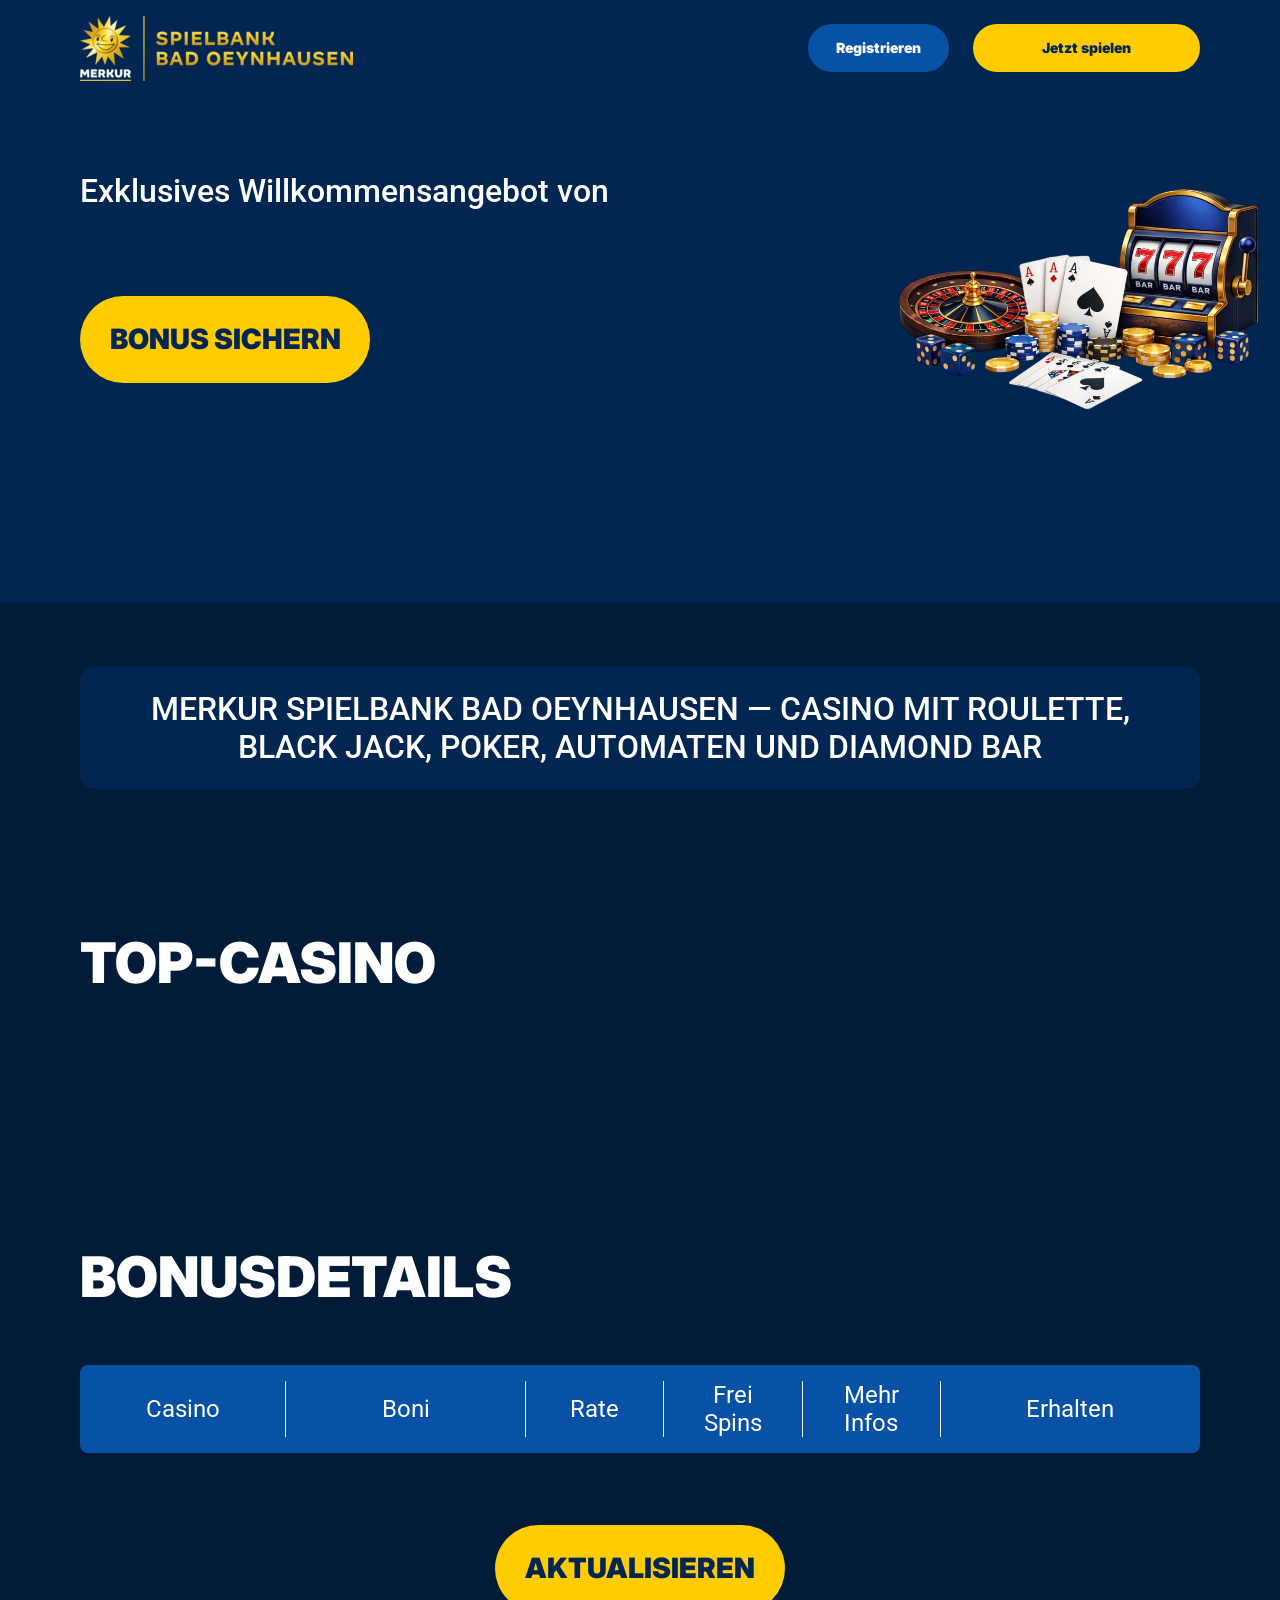
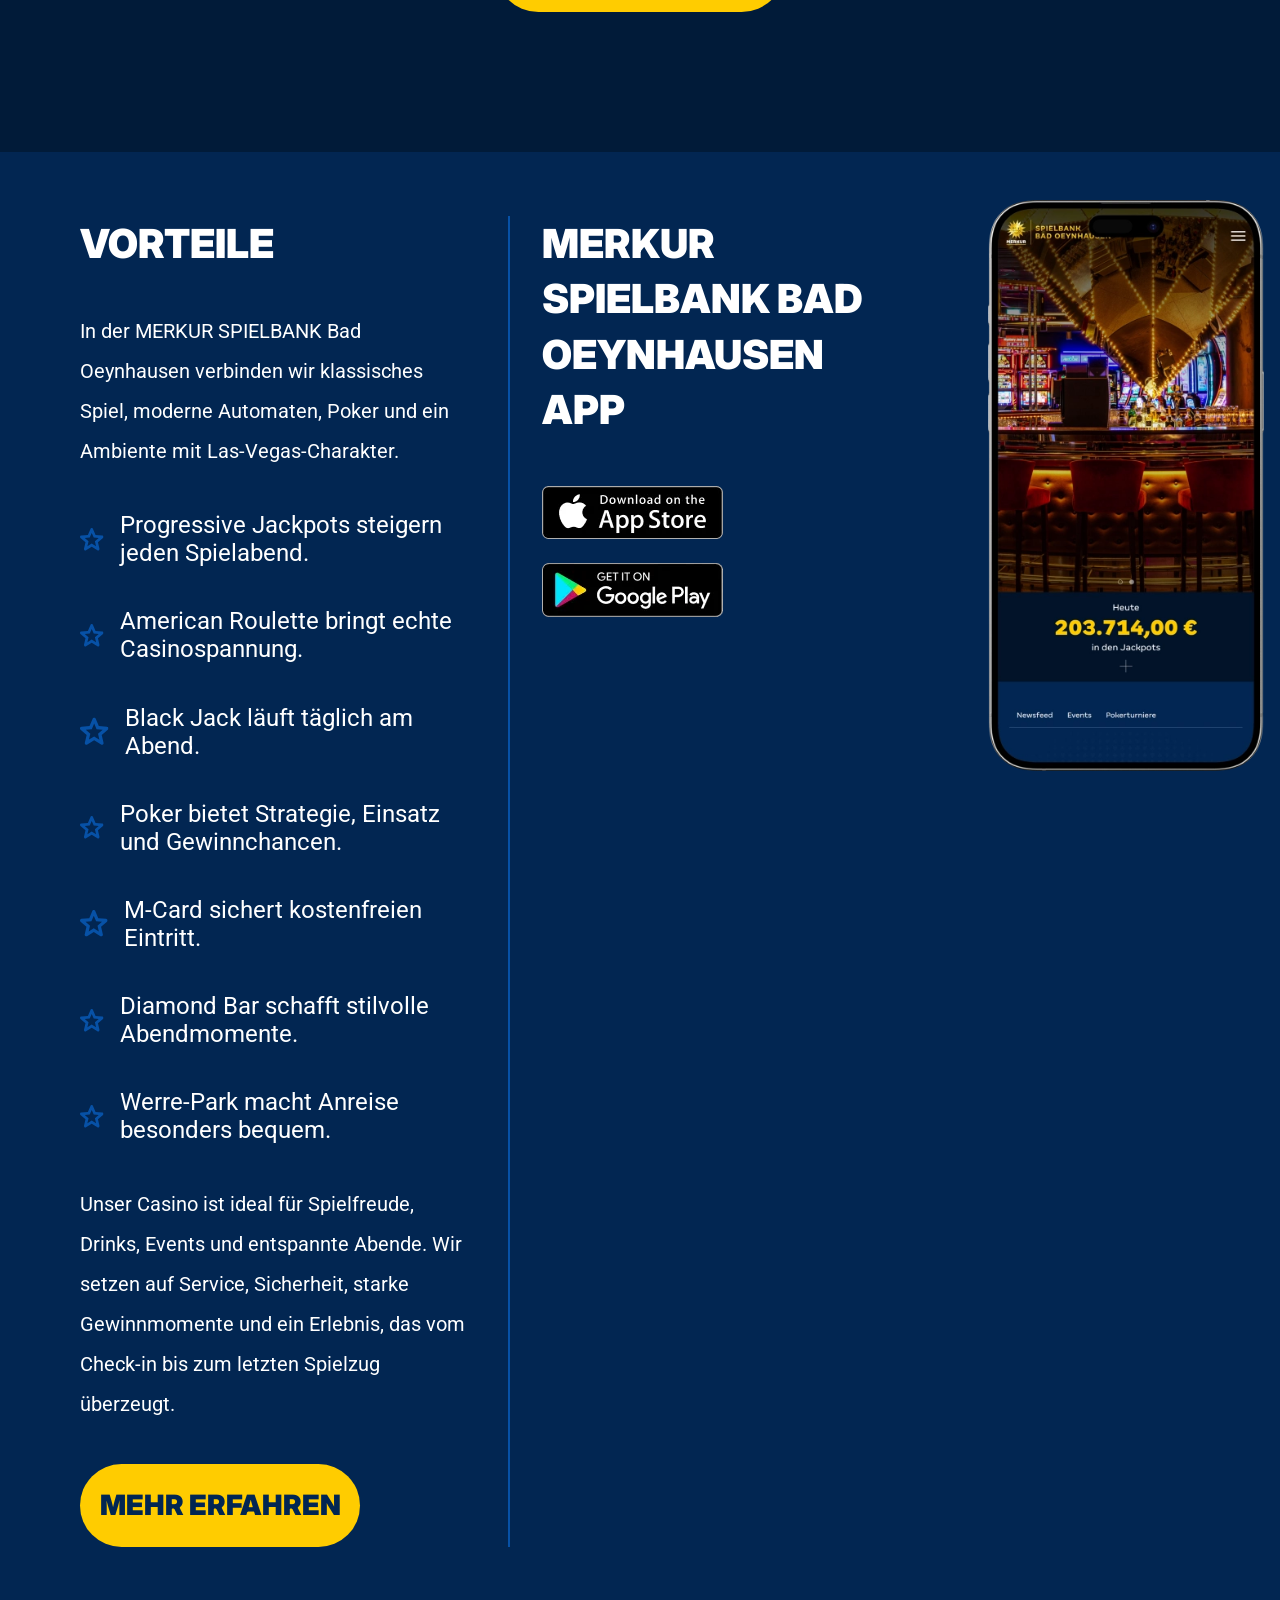
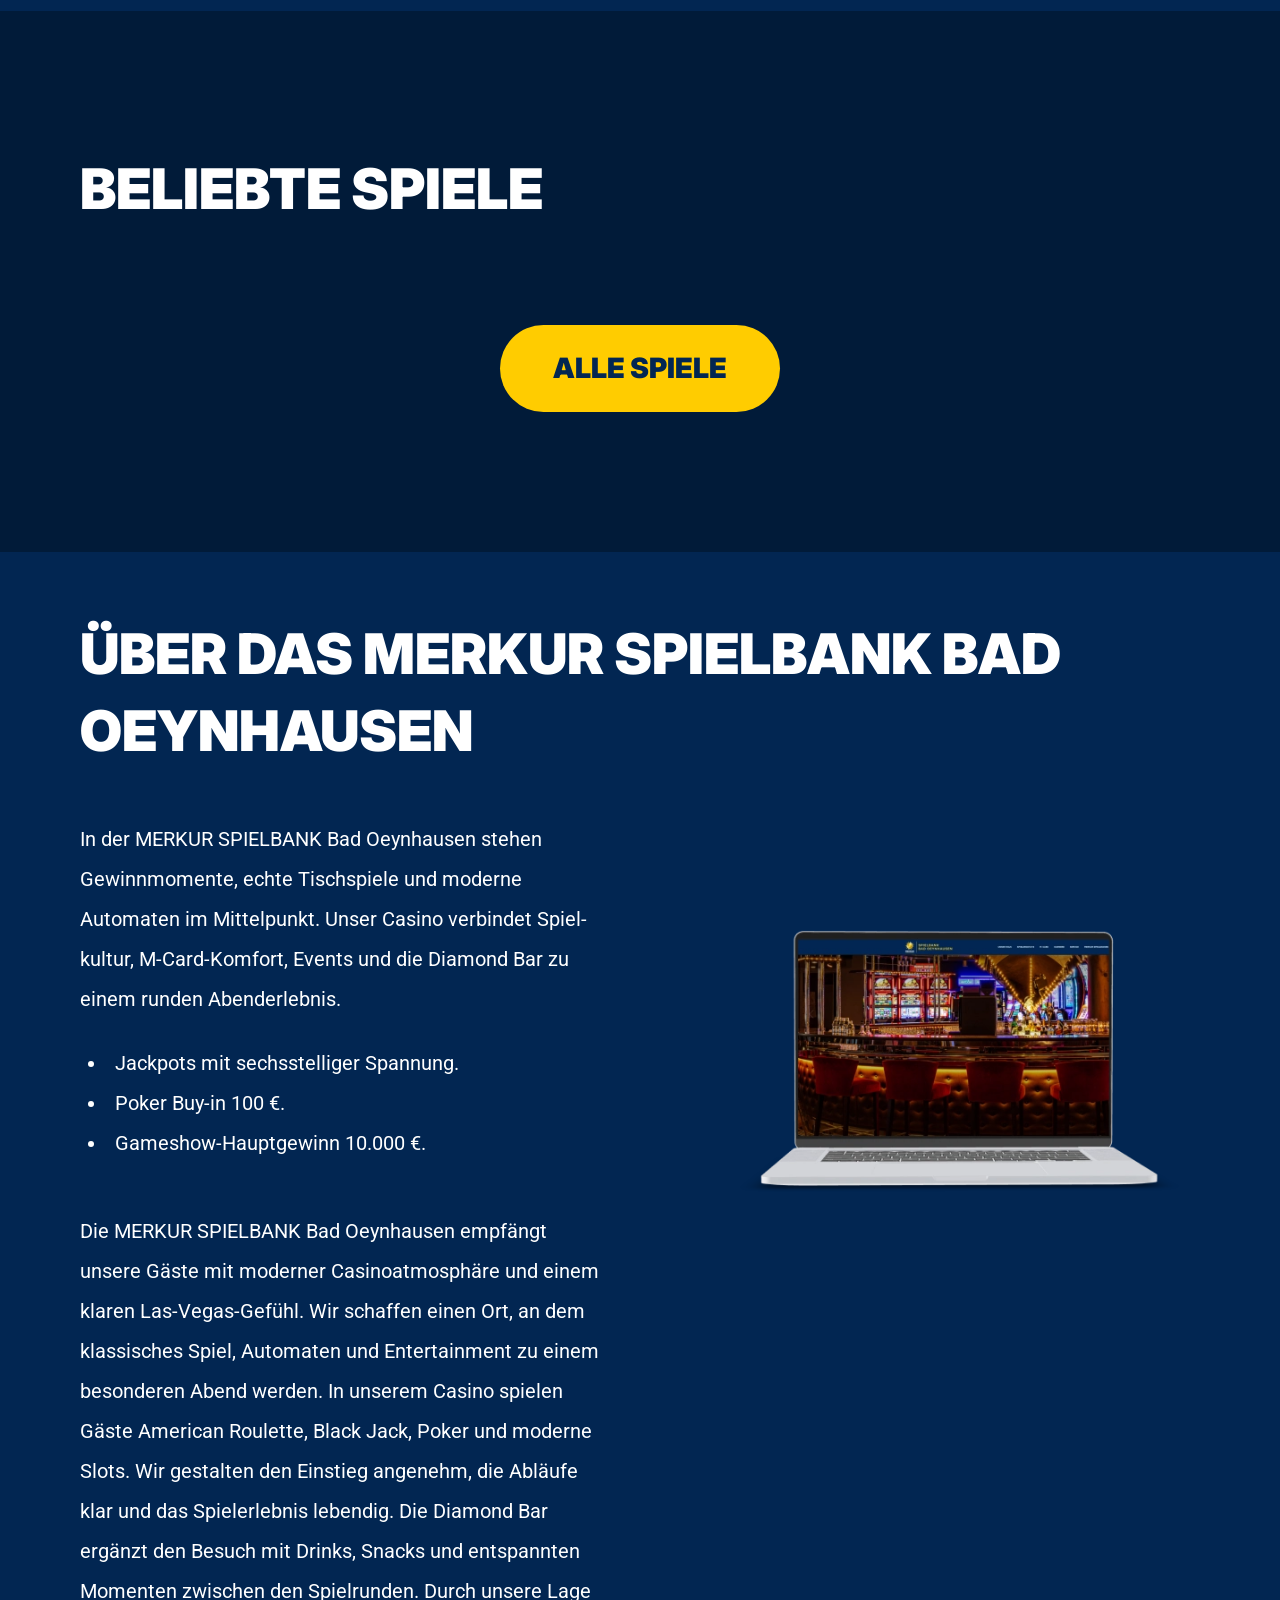
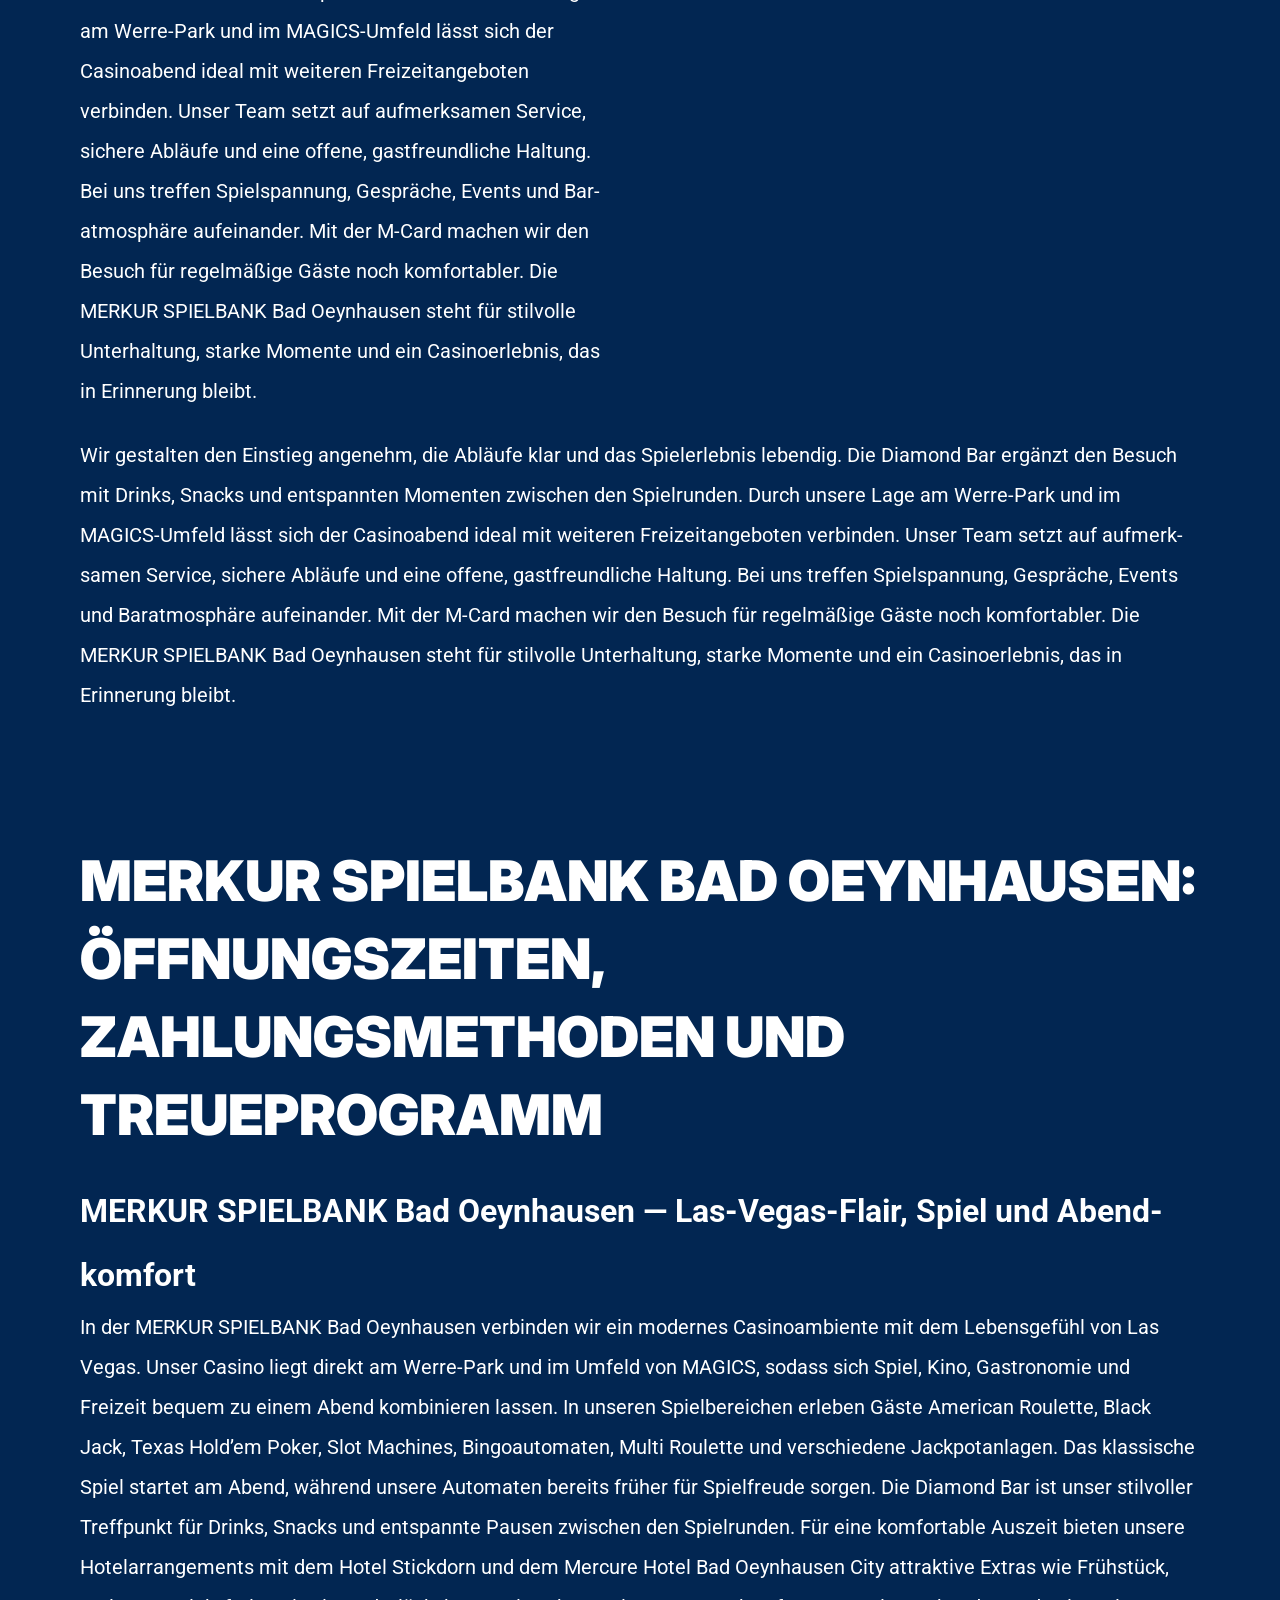
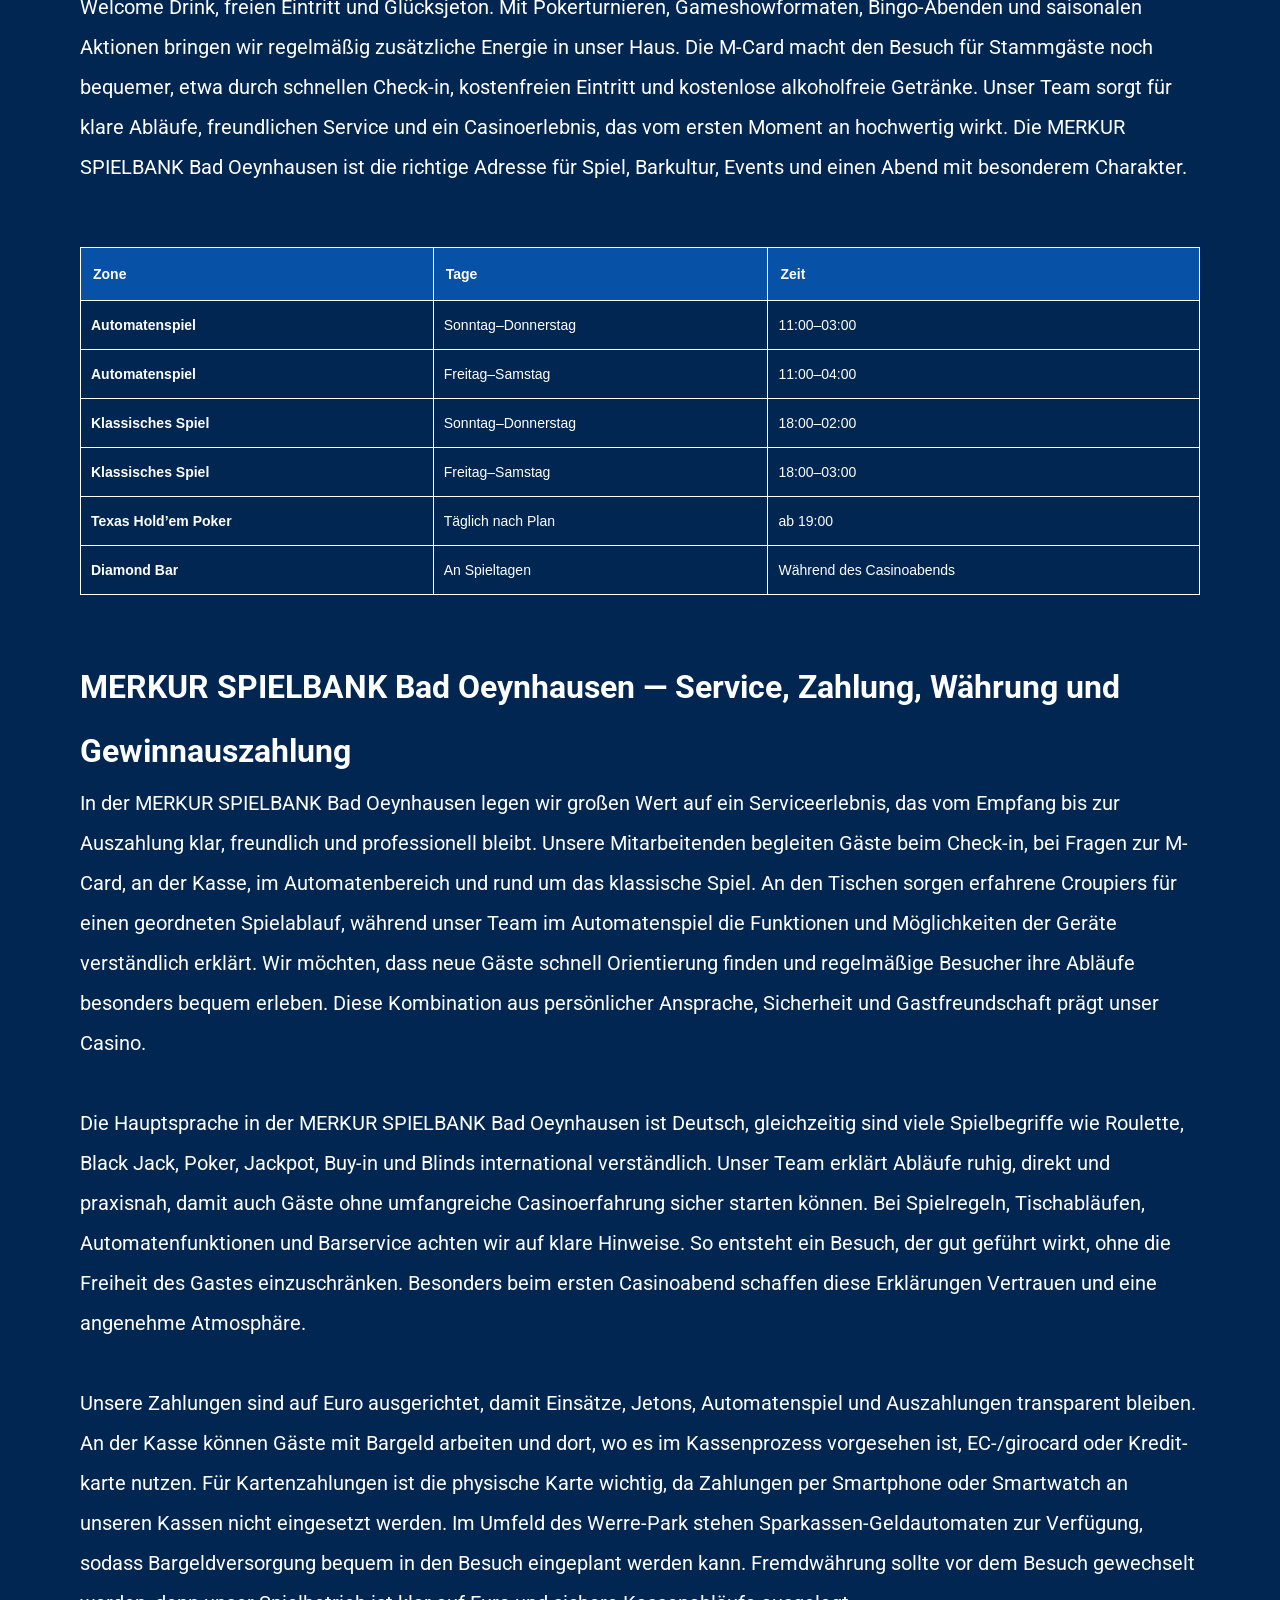
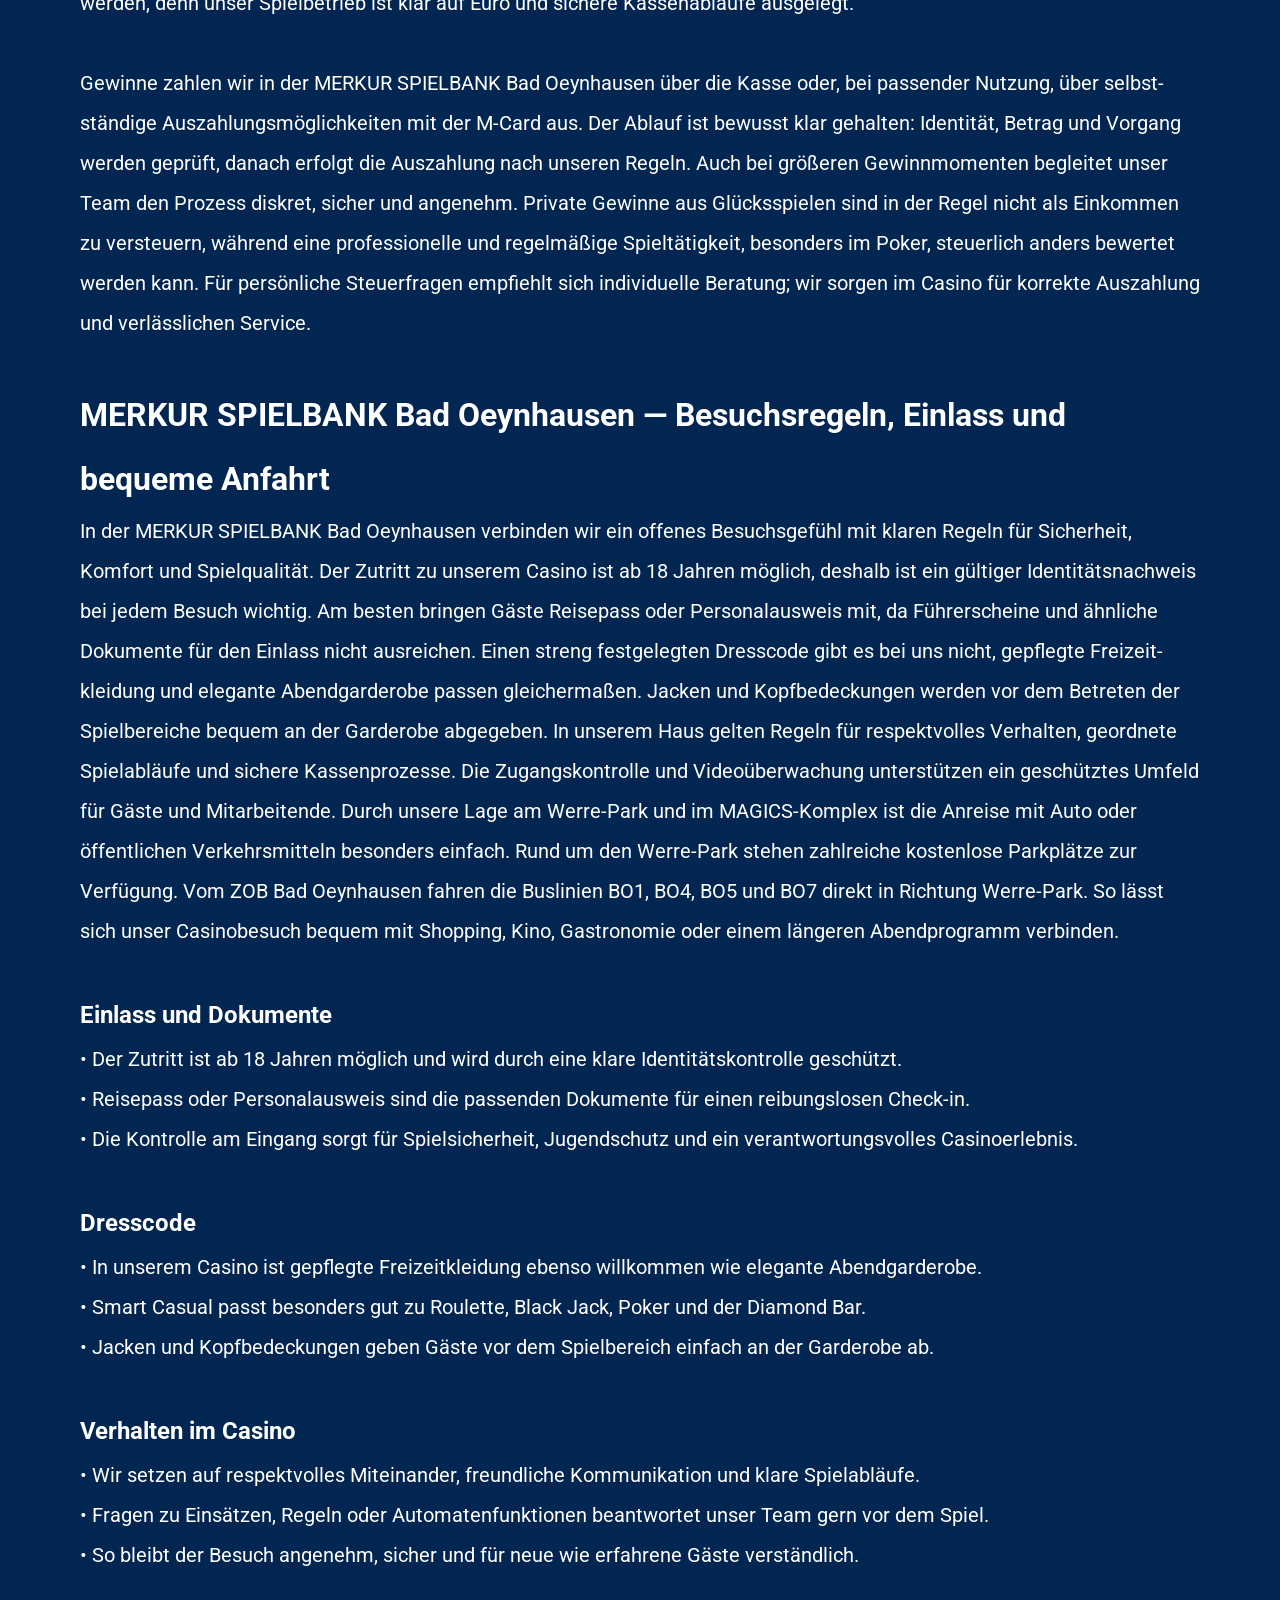
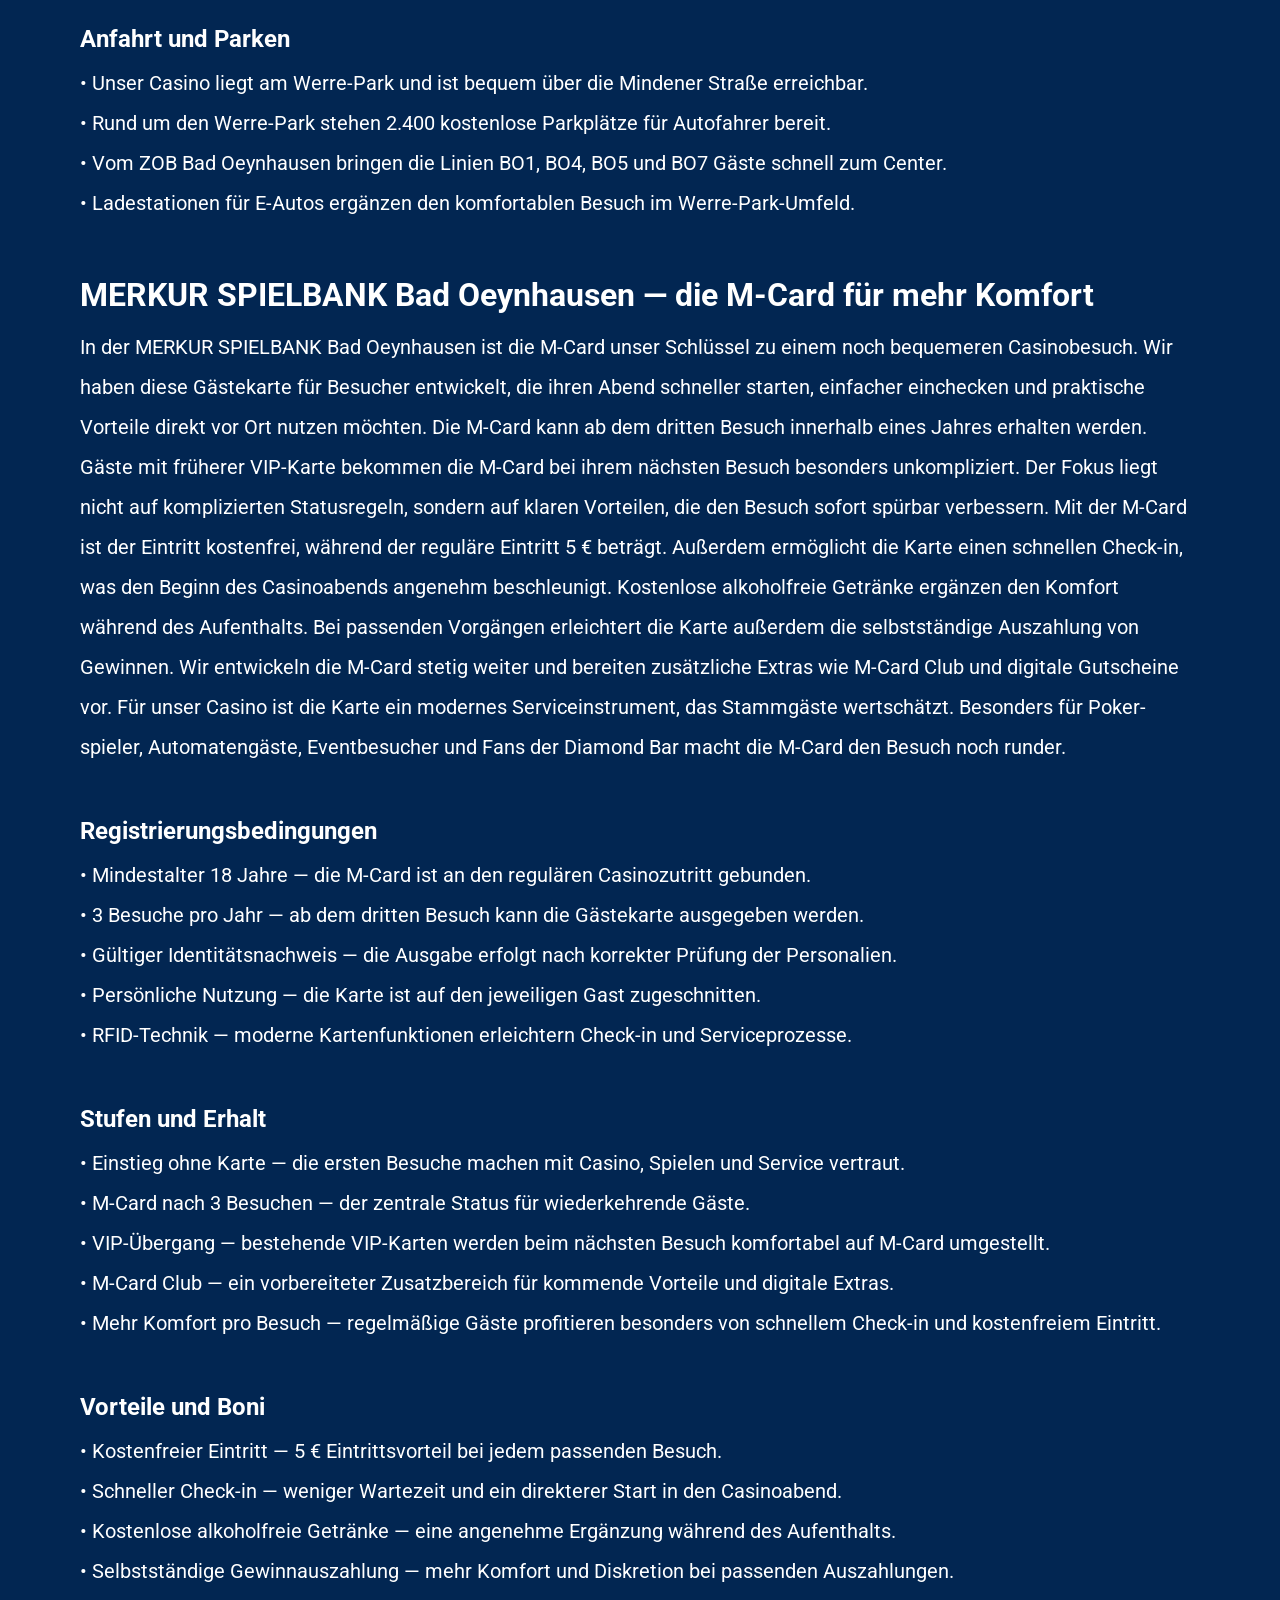
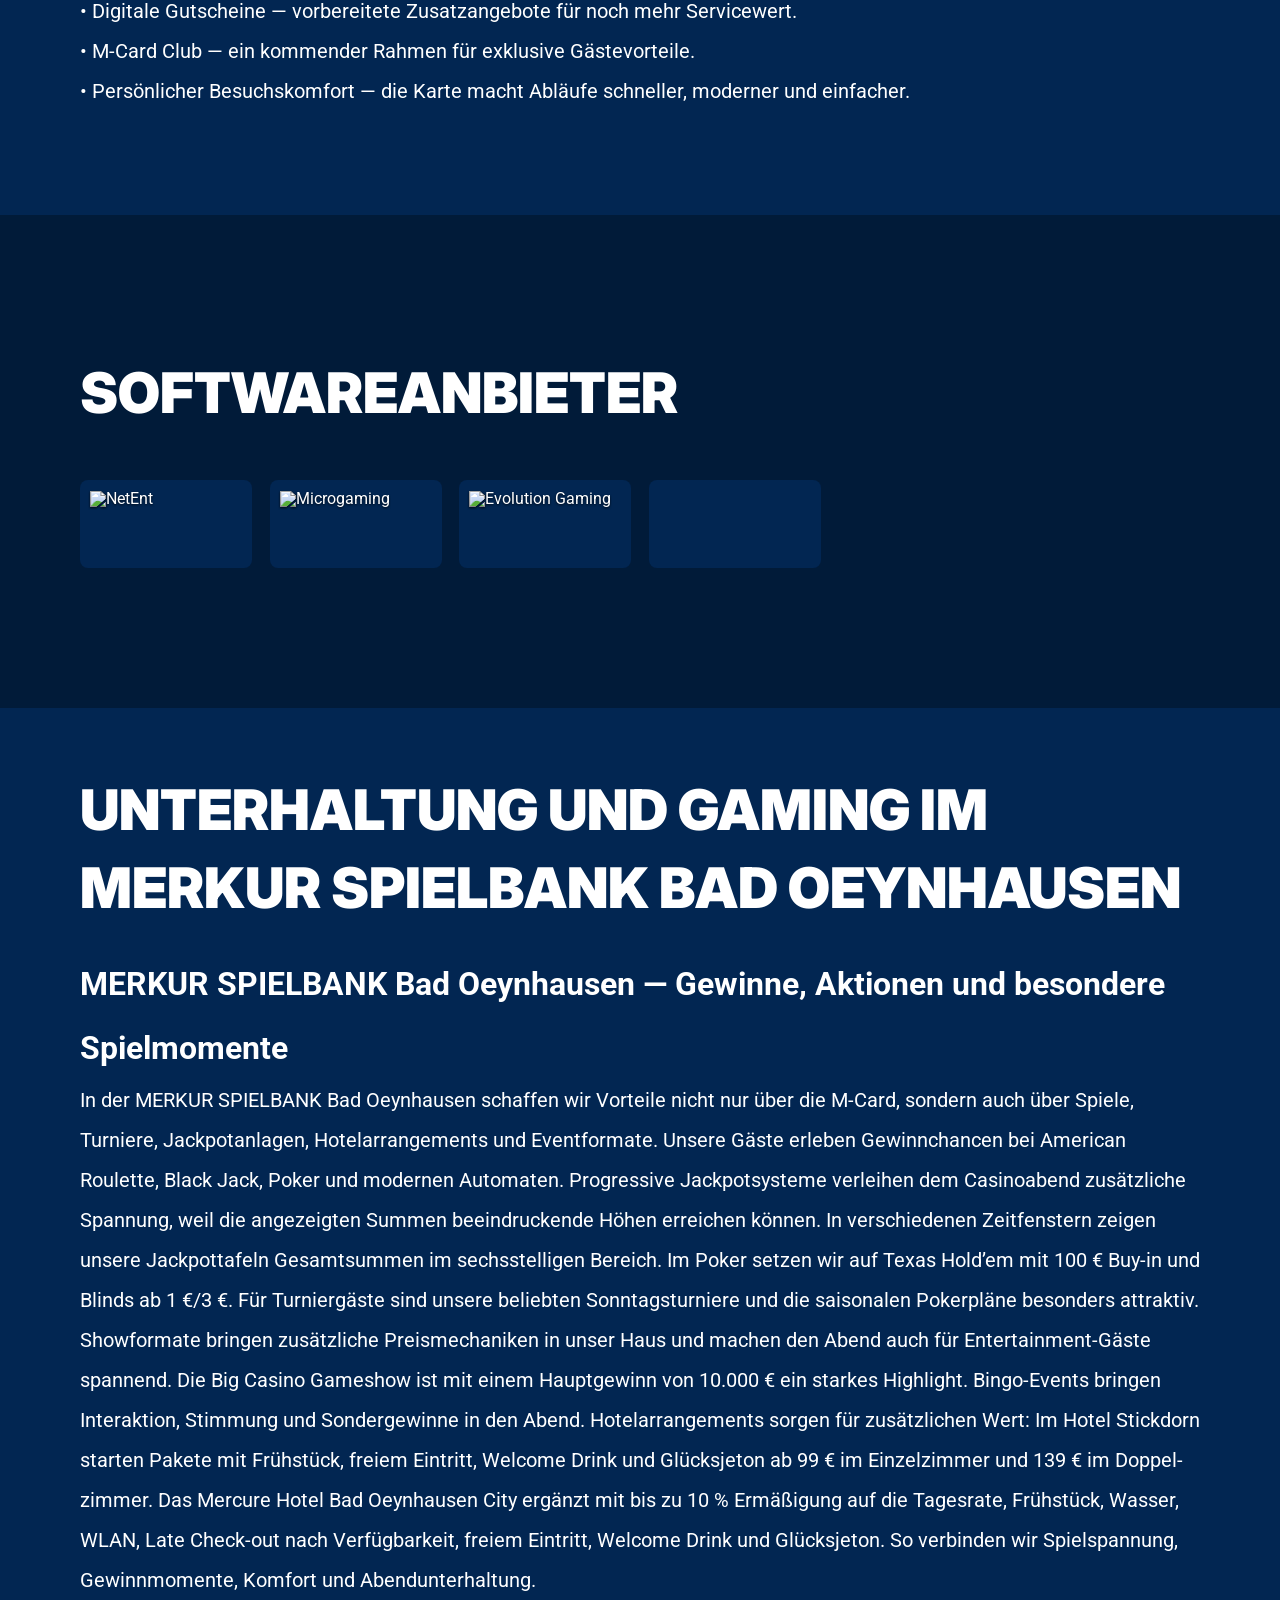
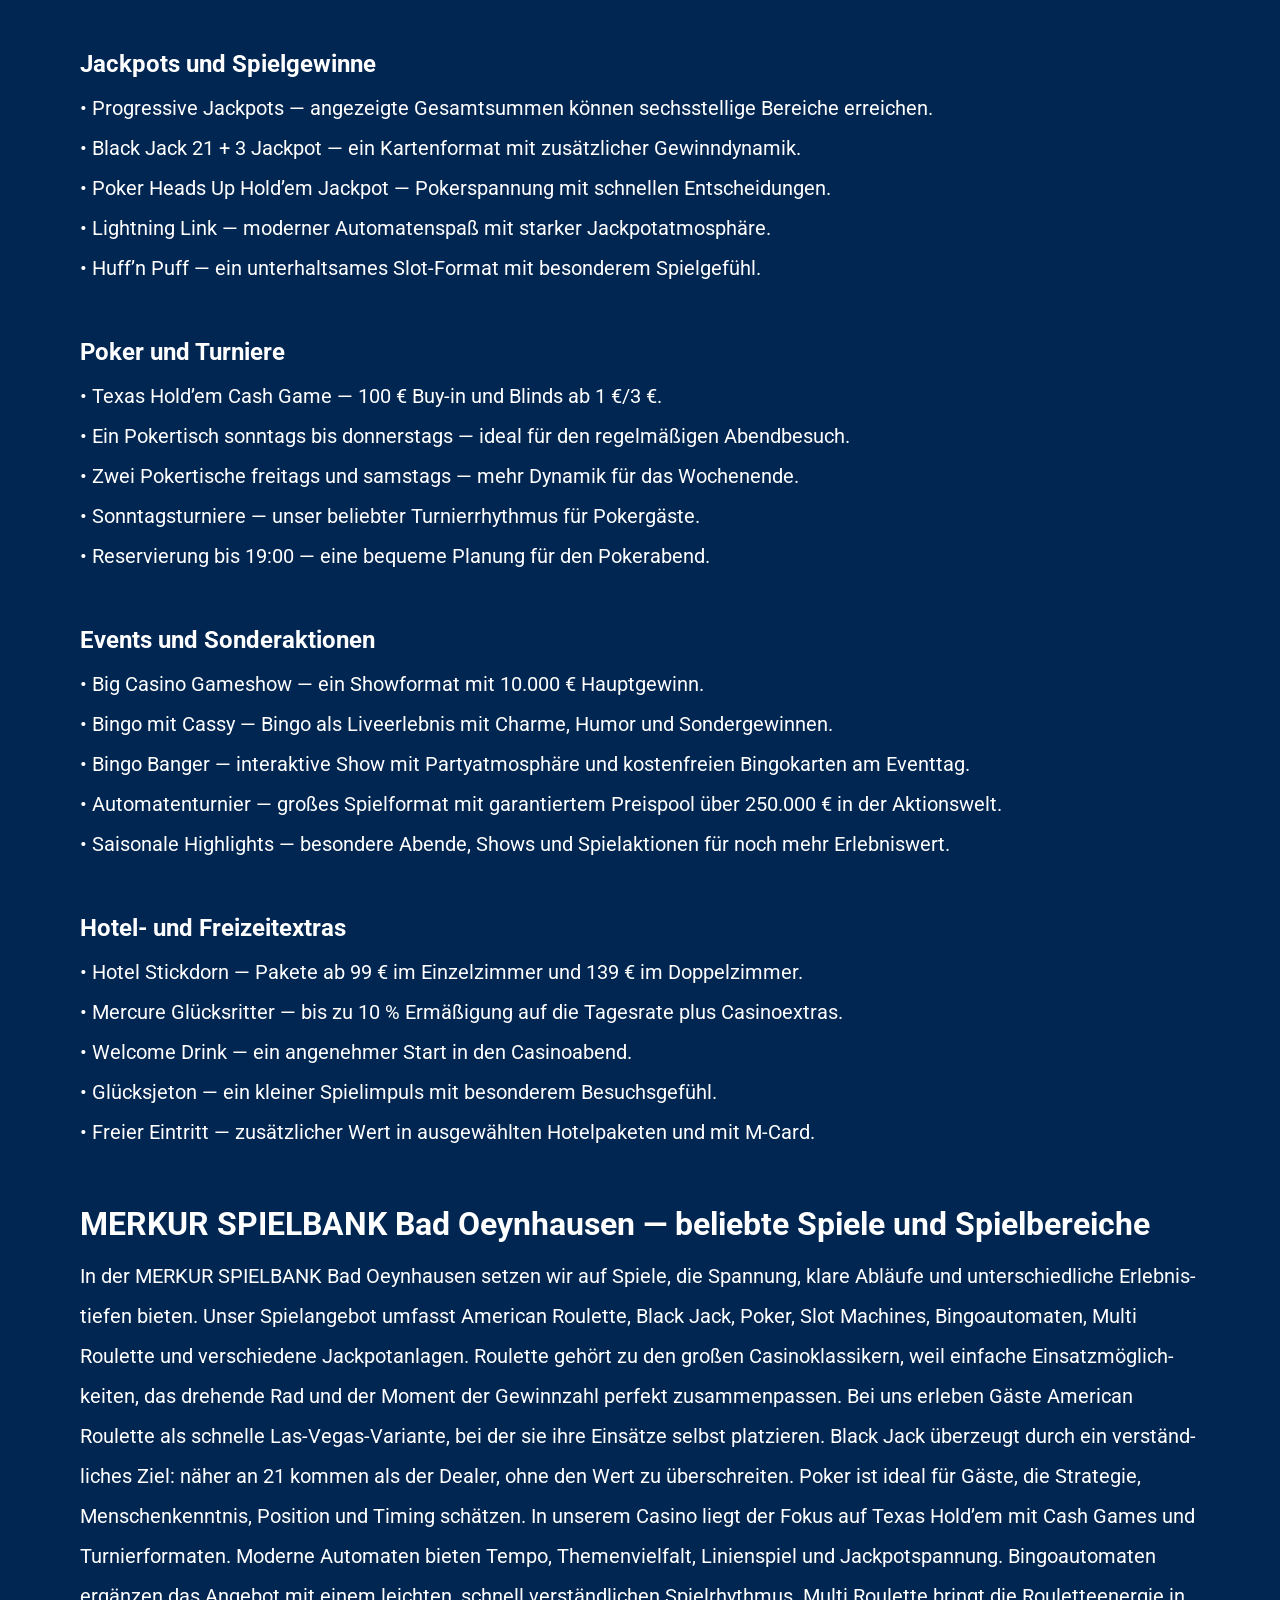
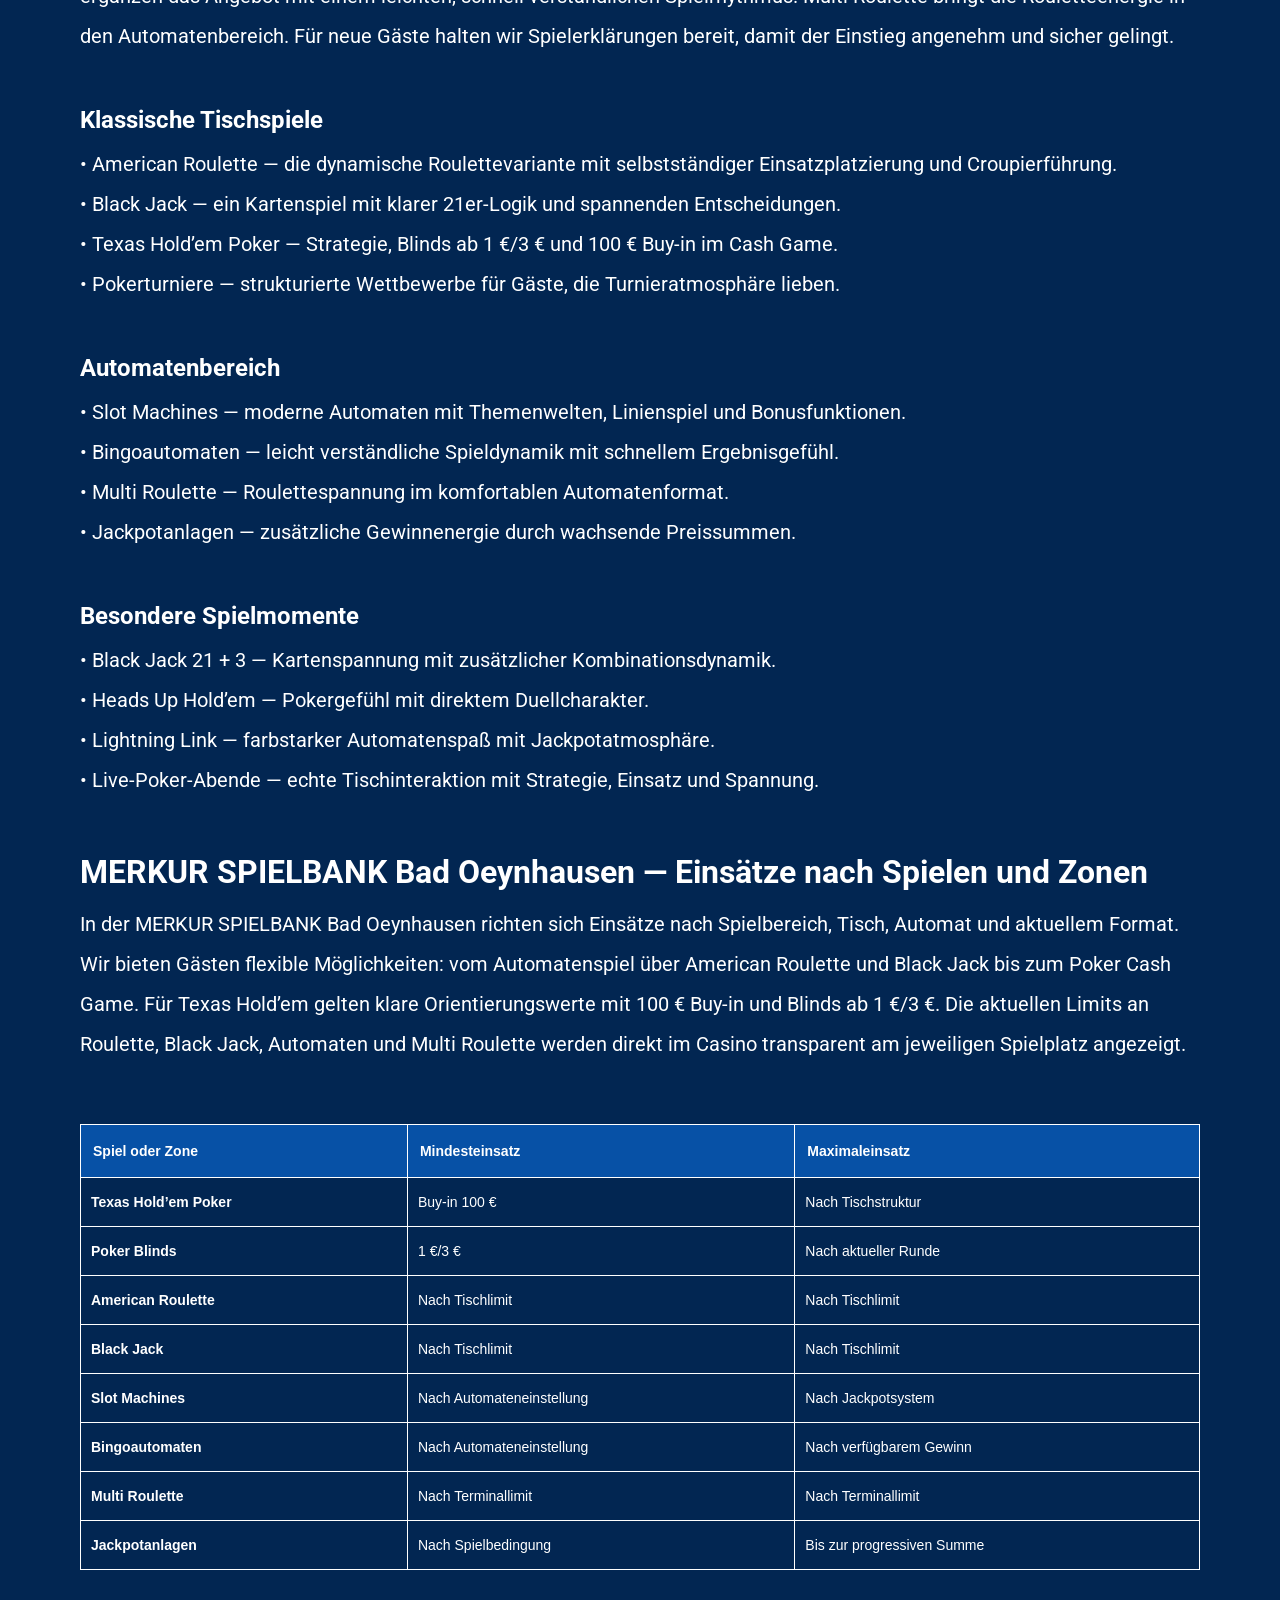
==== commit ddbd5b66: "Site update" ====
--- a/index.html
+++ b/index.html
@@ -625,13 +625,13 @@
     </tr>
     <tr>
       <td style="border: 1px solid #ffffff; padding: 10px;"><strong>Slot Machines</strong></td>
+      <td style="border: 1px solid #ffffff; padding: 10px;">Nach Auto&shy;maten&shy;ein&shy;stellung</td>
+      <td style="border: 1px solid #ffffff; padding: 10px;">Nach Jackpot&shy;system</td>
+    </tr>
+    <tr>
+      <td style="border: 1px solid #ffffff; padding: 10px;"><strong>Bingo&shy;auto&shy;maten</strong></td>
       <td style="border: 1px solid #ffffff; padding: 10px;">Nach Automaten&shy;ein&shy;stellung</td>
-      <td style="border: 1px solid #ffffff; padding: 10px;">Nach Jackpot&shy;system</td>
-    </tr>
-    <tr>
-      <td style="border: 1px solid #ffffff; padding: 10px;"><strong>Bingo&shy;automaten</strong></td>
-      <td style="border: 1px solid #ffffff; padding: 10px;">Nach Automaten&shy;ein&shy;stellung</td>
-      <td style="border: 1px solid #ffffff; padding: 10px;">Nach verfügbarem Gewinn</td>
+      <td style="border: 1px solid #ffffff; padding: 10px;">Nach verfüg&shy;barem Gewinn</td>
     </tr>
     <tr>
       <td style="border: 1px solid #ffffff; padding: 10px;"><strong>Multi Roulette</strong></td>
@@ -640,7 +640,7 @@
     </tr>
     <tr>
       <td style="border: 1px solid #ffffff; padding: 10px;"><strong>Jackpot&shy;anlagen</strong></td>
-      <td style="border: 1px solid #ffffff; padding: 10px;">Nach Spiel&shy;bedingung</td>
+      <td style="border: 1px solid #ffffff; padding: 10px;">Nach Spiel&shy;bedin&shy;gung</td>
       <td style="border: 1px solid #ffffff; padding: 10px;">Bis zur progres&shy;siven Summe</td>
     </tr>
   </tbody>
